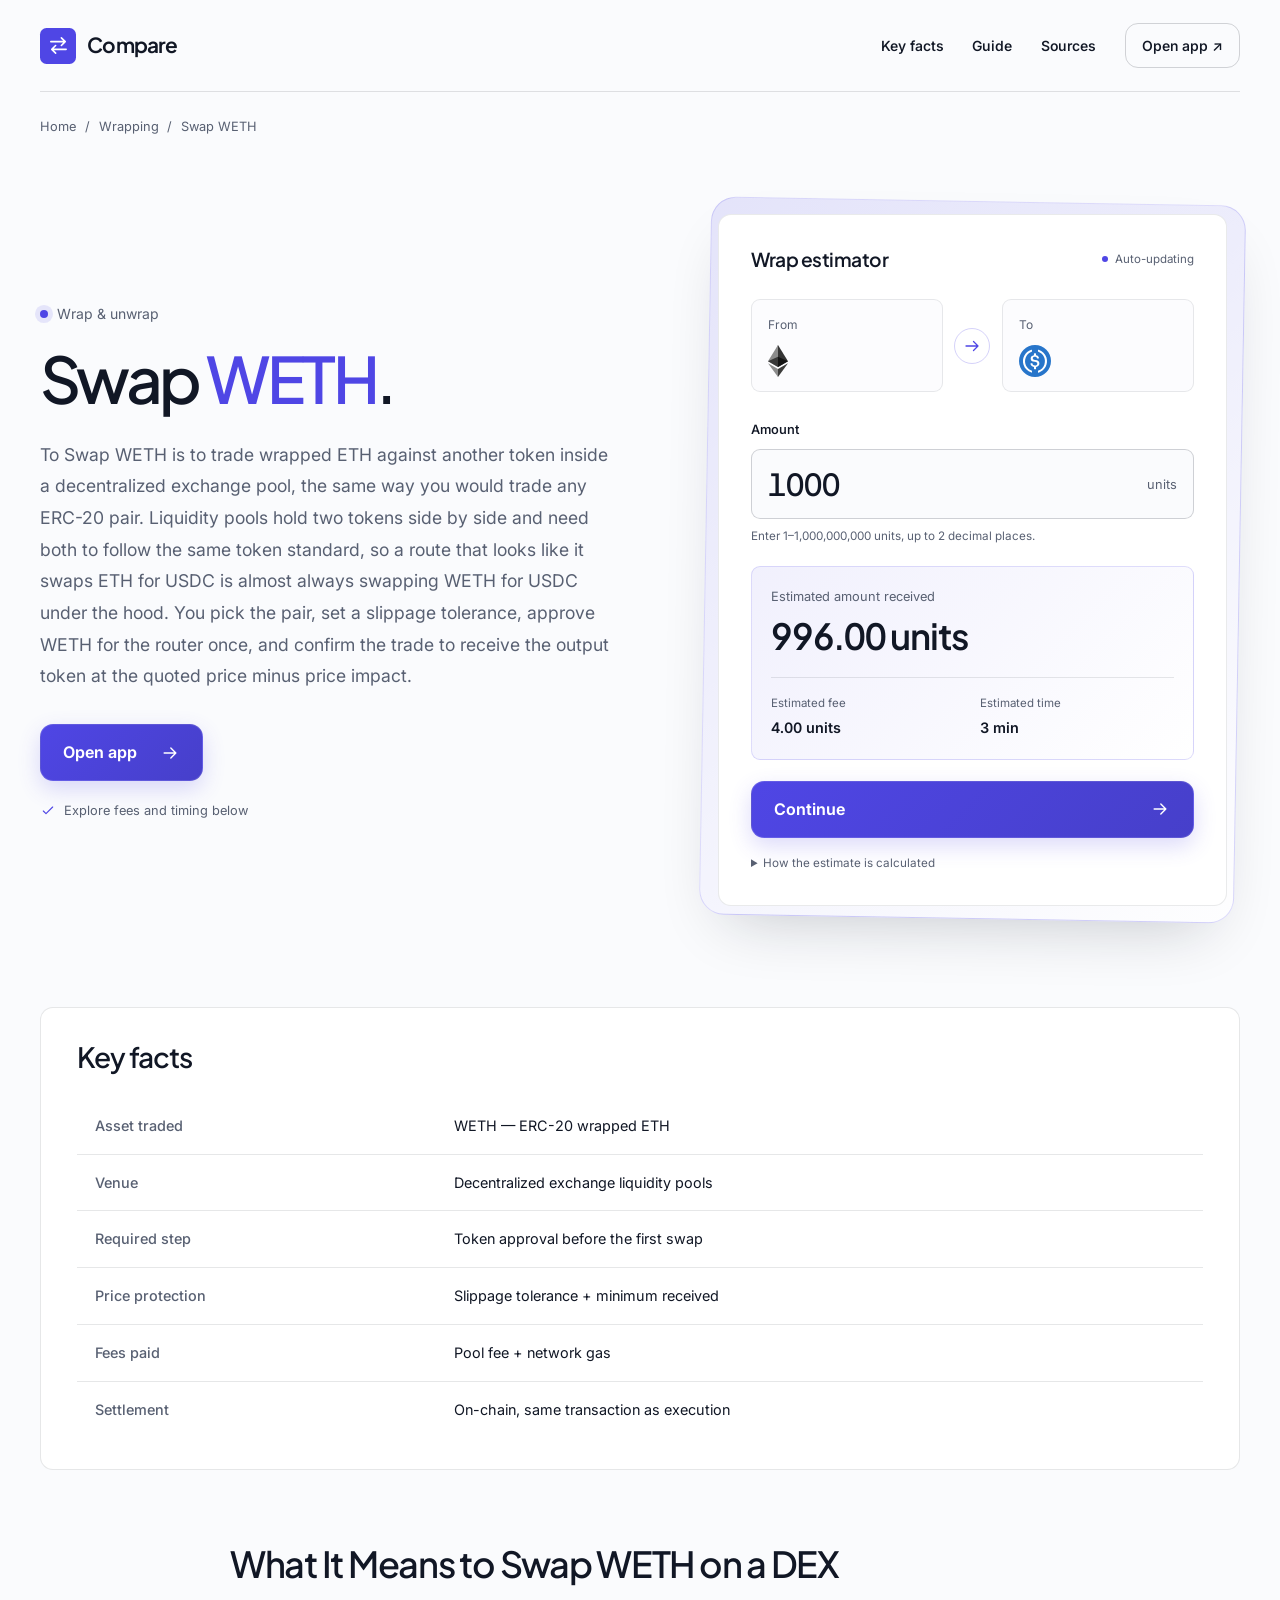
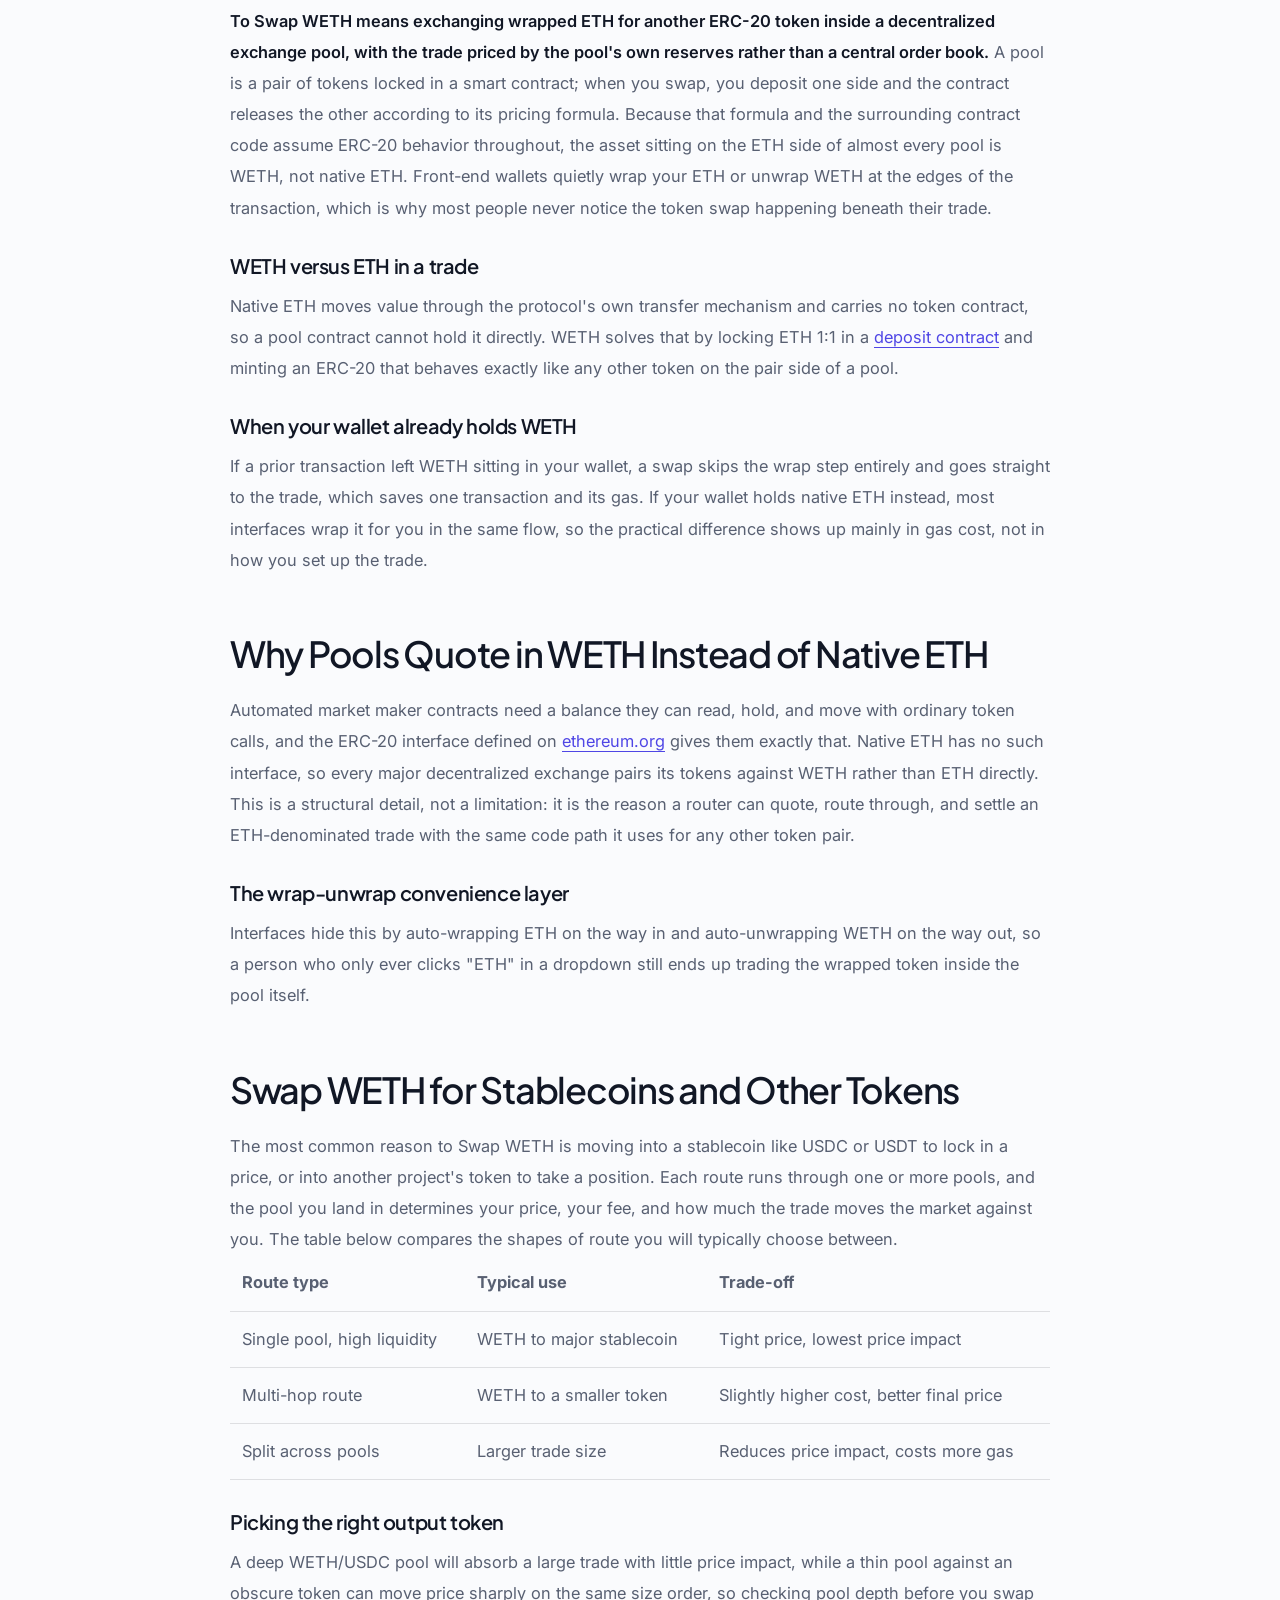
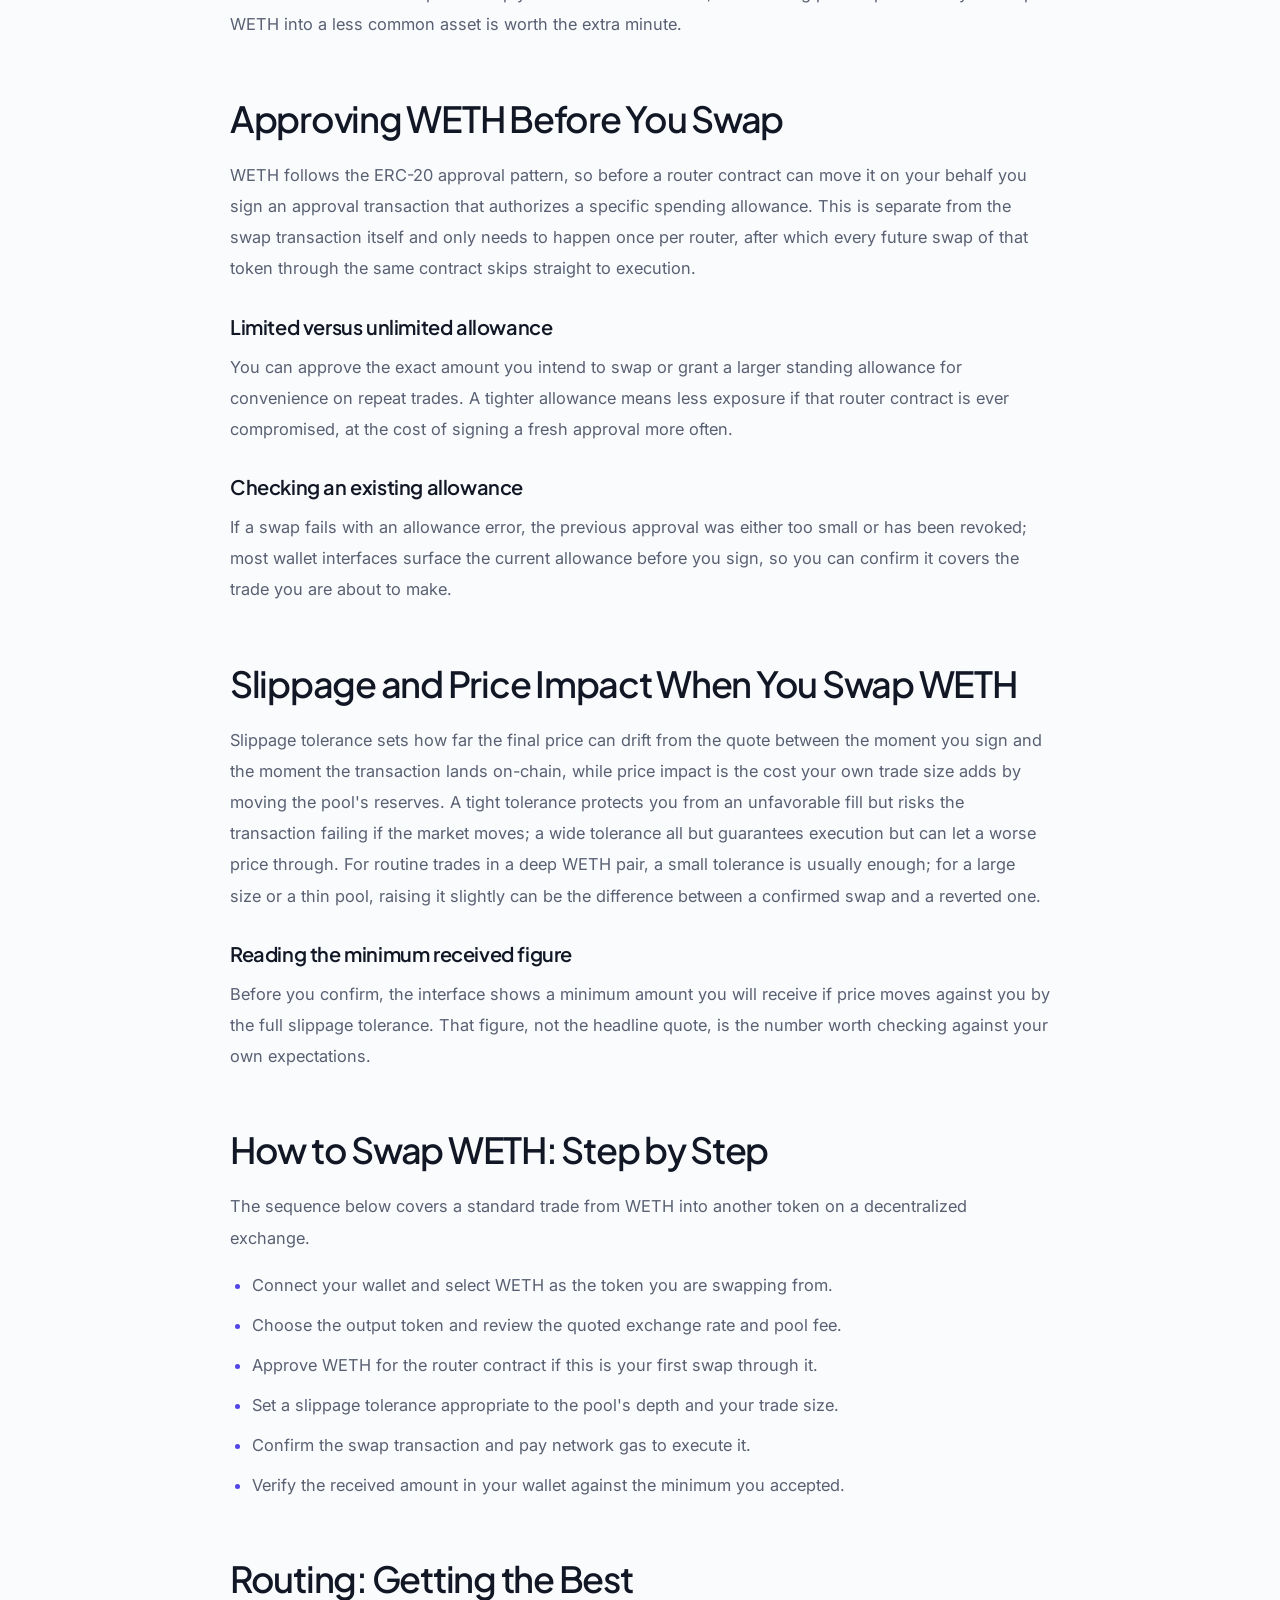
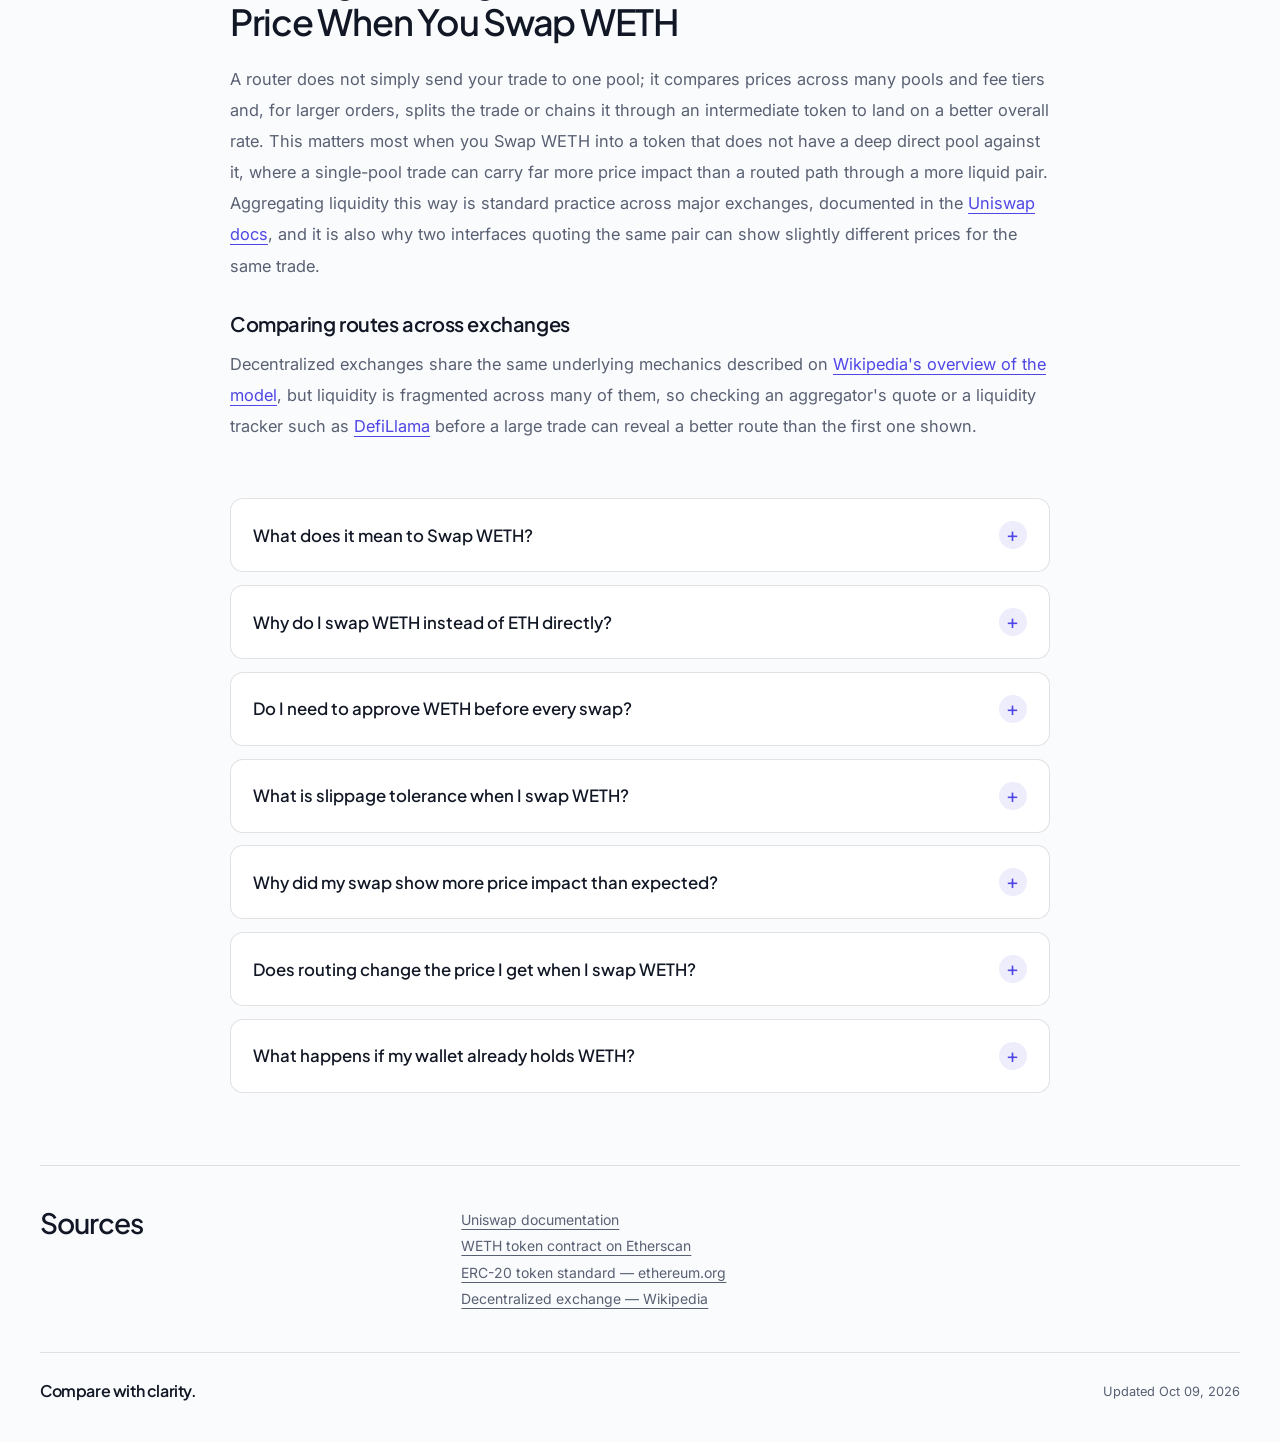
==== index.html @ bb6966b0 "Fix mojibake (encoding) in template chrome" ====
<!doctype html>
<html lang="en">
<head>
<meta charset="utf-8">
<meta name="viewport" content="width=device-width, initial-scale=1">
<title>Swap WETH — Trade Wrapped ETH on a DEX</title>
<meta name="description" content="Swap WETH for USDC, stablecoins and other ERC-20 tokens on a decentralized exchange. See why pools quote in WETH, how approvals and slippage work, and how routing finds your price.">
<link rel="canonical" href="https://swap-weth.github.io/">
<meta property="og:type" content="website">
<meta property="og:title" content="Swap WETH">
<meta property="og:url" content="https://swap-weth.github.io/">
<meta property="og:image" content="https://swap-weth.github.io/og.png">
<meta name="twitter:card" content="summary_large_image">
<meta name="twitter:title" content="Swap WETH">
<link rel="preconnect" href="https://fonts.googleapis.com"><link rel="preconnect" href="https://fonts.gstatic.com" crossorigin><link rel="stylesheet" href="https://fonts.googleapis.com/css2?family=Inter:wght@400;500;600;700&family=Plus+Jakarta+Sans:wght@500;600;700&display=swap">
<script type="application/ld+json">{"@context": "https://schema.org", "@graph": [{"@type": "WebSite", "@id": "https://swap-weth.github.io/#website", "url": "https://swap-weth.github.io/", "name": "Swap WETH — Trade Wrapped ETH on a DEX"}, {"@type": "WebPage", "@id": "https://swap-weth.github.io/#webpage", "url": "https://swap-weth.github.io/", "name": "Swap WETH — Trade Wrapped ETH on a DEX", "isPartOf": {"@id": "https://swap-weth.github.io/#website"}, "description": "Swap WETH for USDC, stablecoins and other ERC-20 tokens on a decentralized exchange. See why pools quote in WETH, how approvals and slippage work, and how routing finds your price.", "datePublished": "2026-10-09", "dateModified": "2026-10-09"}, {"@type": "SoftwareApplication", "name": "Swap WETH", "applicationCategory": "FinanceApplication", "operatingSystem": "Web", "offers": {"@type": "Offer", "price": "0", "priceCurrency": "USD"}}, {"@type": "BreadcrumbList", "itemListElement": [{"@type": "ListItem", "position": 1, "name": "Home", "item": "https://swap-weth.github.io/"}, {"@type": "ListItem", "position": 2, "name": "Wrapping"}, {"@type": "ListItem", "position": 3, "name": "Swap WETH"}]}, {"@type": "FAQPage", "mainEntity": [{"@type": "Question", "name": "What does it mean to Swap WETH?", "acceptedAnswer": {"@type": "Answer", "text": "It means trading wrapped ETH for another ERC-20 token inside a decentralized exchange pool, with the exchange rate set by the pool's reserves rather than a matched order book."}}, {"@type": "Question", "name": "Why do I swap WETH instead of ETH directly?", "acceptedAnswer": {"@type": "Answer", "text": "Pool contracts hold tokens that follow the ERC-20 standard, and native ETH has no token contract of its own. WETH gives ETH that interface, so pools pair against WETH and interfaces wrap or unwrap it around your trade automatically."}}, {"@type": "Question", "name": "Do I need to approve WETH before every swap?", "acceptedAnswer": {"@type": "Answer", "text": "No. The approval is a one-time allowance per router contract. Once it is set, every future swap of that token through the same contract goes straight to execution without a second approval."}}, {"@type": "Question", "name": "What is slippage tolerance when I swap WETH?", "acceptedAnswer": {"@type": "Answer", "text": "It is the maximum price drift you accept between signing and execution. A tight tolerance protects your price but risks a failed transaction if the market moves; a wider one trades price certainty for a near-guaranteed fill."}}, {"@type": "Question", "name": "Why did my swap show more price impact than expected?", "acceptedAnswer": {"@type": "Answer", "text": "Price impact grows when your trade size is large relative to the pool's liquidity. A deep WETH pair against a major stablecoin absorbs size with little movement, while a thin pool against a smaller token can shift noticeably on the same order."}}, {"@type": "Question", "name": "Does routing change the price I get when I swap WETH?", "acceptedAnswer": {"@type": "Answer", "text": "Yes. A router can split a trade across pools or chain it through an intermediate token to reach a better net price, which is why quotes for the same pair can differ slightly between interfaces."}}, {"@type": "Question", "name": "What happens if my wallet already holds WETH?", "acceptedAnswer": {"@type": "Answer", "text": "The trade skips the wrap step and moves straight into the swap, saving one transaction and its gas compared with starting from native ETH."}}]}]}</script>
<style>
:root{--bg:#FAFBFD;--surface:#FFFFFF;--text:#111725;--muted:#586072;--accent:#4F46E5;--accent-ink:#FFFFFF;--radius:13px;--display:"Plus Jakarta Sans";--body:"Inter"}
*{box-sizing:border-box}
html{scroll-behavior:smooth;scroll-padding-top:2rem}
body{margin:0;background:var(--bg);color:var(--text);font:400 1rem/1.65 var(--body);-webkit-font-smoothing:antialiased}
::selection{background:var(--accent);color:var(--accent-ink)}
a{color:inherit;text-underline-offset:.25em}
a:hover{color:var(--accent)}
button,input,select,textarea{font:inherit}
input,select{color:var(--text);accent-color:var(--accent)}
:focus-visible{outline:3px solid var(--accent);outline-offset:5px}
img,svg{max-width:100%;vertical-align:middle}
svg{fill:none;stroke:currentColor;stroke-width:1.7;stroke-linecap:round;stroke-linejoin:round}
.c6353cd{width:min(1200px,calc(100% - 4rem));margin-inline:auto}
.cf5cbc4{min-height:92px;display:flex;align-items:center;justify-content:space-between;gap:2rem;border-bottom:1px solid color-mix(in srgb,var(--text) 12%,transparent)}
.c6ca9c7{display:inline-flex;align-items:center;gap:.7rem;text-decoration:none;font:650 1.3rem/1.2 var(--display);letter-spacing:-.04em}
.c2d6ce9{display:grid;place-items:center;width:36px;height:36px;background:var(--accent);color:var(--accent-ink);border-radius:calc(var(--radius)*.5)}
.c2d6ce9 svg{width:23px;height:23px}
.c449cd2{display:flex;align-items:center;gap:1.8rem;font-size:.875rem;font-weight:550}
.c449cd2 a{text-decoration:none}
.c449cd2 .c74e3b8{padding:.6rem 1rem;border:1px solid color-mix(in srgb,var(--text) 18%,transparent);border-radius:var(--radius)}
.c39f643{padding-block:1.5rem;font-size:.8rem;color:var(--muted);overflow-wrap:anywhere}
.ca57b89{display:flex;flex-wrap:wrap;align-items:center;gap:.55rem;margin:0;padding:0;list-style:none}
.ca57b89 a{text-decoration:none}
.ca57b89 [aria-current="page"]{color:var(--text)}
.c06e792{display:grid;grid-template-columns:minmax(0,1.1fr) minmax(0,1fr);align-items:center;gap:clamp(2rem,6vw,6rem);padding-block:2.5rem 5.5rem}
.c644793{min-width:0}
.c9f0bfe{display:inline-flex;align-items:center;gap:.55rem;margin:0 0 1.25rem;color:var(--muted);font-size:.875rem}
.c9f0bfe::before{content:"";width:.5rem;height:.5rem;border-radius:50%;background:var(--accent);box-shadow:0 0 0 5px color-mix(in srgb,var(--accent) 12%,transparent)}
h1{margin:0;font:550 clamp(2.65rem,5vw,4.75rem)/1.06 var(--display);letter-spacing:-.055em;overflow-wrap:anywhere;text-wrap:balance}
h1 em{color:var(--accent);font-style:normal}
.c195d58{max-width:36rem;margin:1.6rem 0 2rem;color:var(--muted);font-size:1.1rem;line-height:1.8}
.c577d64{display:inline-flex;justify-content:center;align-items:center;gap:1.4rem;min-height:54px;padding:.9rem 1.4rem;background:linear-gradient(135deg,var(--accent),color-mix(in srgb,var(--accent) 86%,var(--text)));color:var(--accent-ink);border:1px solid color-mix(in srgb,var(--accent-ink) 12%,transparent);border-radius:var(--radius);font-weight:650;text-decoration:none;box-shadow:0 8px 22px color-mix(in srgb,var(--accent) 20%,transparent);transition:transform .2s,box-shadow .2s}
.c577d64 svg{width:20px;height:20px;flex:none}
.c577d64:hover{color:var(--accent-ink);transform:translateY(-2px);box-shadow:0 12px 26px color-mix(in srgb,var(--accent) 28%,transparent)}
.c01d5a0{display:flex;align-items:center;gap:.5rem;margin:1.2rem 0 0;color:var(--muted);font-size:.8rem}
.c01d5a0 svg{width:16px;height:16px;color:var(--accent)}
.ccac545{position:relative;min-width:0;padding:12px;border:1px solid color-mix(in srgb,var(--accent) 18%,transparent);border-radius:calc(var(--radius) + 12px);background:linear-gradient(145deg,color-mix(in srgb,var(--accent) 13%,var(--bg)),color-mix(in srgb,var(--surface) 70%,var(--bg)));box-shadow:0 28px 64px -28px color-mix(in srgb,var(--text) 24%,transparent)}
.c9d51d9{padding:clamp(1.25rem,3vw,2rem);background:var(--surface);border:1px solid color-mix(in srgb,var(--text) 9%,transparent);border-radius:var(--radius)}
.ca42a4e{display:flex;justify-content:space-between;align-items:center;gap:1rem;margin-bottom:1.7rem}
.ca42a4e h2{margin:0;font:600 1.2rem/1.3 var(--display);letter-spacing:-.025em}
.cc325f3{display:inline-flex;align-items:center;gap:.4rem;color:var(--muted);font-size:.72rem;white-space:nowrap}
.cc325f3::before{content:"";width:6px;height:6px;border-radius:50%;background:var(--accent)}
.cf89b6b{display:grid;grid-template-columns:minmax(0,1fr) 36px minmax(0,1fr);align-items:center;gap:.7rem;margin-bottom:1.7rem}
.c0bf42b{min-width:0;padding:.9rem 1rem;background:color-mix(in srgb,var(--bg) 70%,var(--surface));border:1px solid color-mix(in srgb,var(--text) 9%,transparent);border-radius:calc(var(--radius)*.7)}
.c80a096{display:block;margin-bottom:.65rem;color:var(--muted);font-size:.75rem}
.c93f83d{display:flex;align-items:center;gap:.5rem;min-height:32px;font:600 .95rem/1.3 var(--display);overflow-wrap:anywhere}
.c93f83d img,.c93f83d svg{width:auto;height:32px;max-width:100%;object-fit:contain}
.ce60104{display:grid;place-items:center;width:36px;height:36px;border:1px solid color-mix(in srgb,var(--accent) 24%,transparent);border-radius:50%;color:var(--accent)}
.ce60104 svg{width:18px;height:18px}
.ccff89a{display:block;margin-bottom:.55rem;font-size:.8rem;font-weight:550}
.c8e23c5{display:flex;align-items:center;gap:.5rem;padding:.7rem 1rem;border:1px solid color-mix(in srgb,var(--text) 19%,transparent);border-radius:calc(var(--radius)*.7);background:var(--bg);transition:border-color .2s}
.c8e23c5:focus-within{border-color:var(--accent);box-shadow:0 0 0 3px color-mix(in srgb,var(--accent) 13%,transparent)}
.c8e23c5 input{width:100%;min-width:0;padding:0;border:0;border-radius:0;background:var(--bg);font:550 1.9rem/1.5 var(--display);font-variant-numeric:tabular-nums}
.c8e23c5 input:focus-visible{outline:2px solid var(--accent);outline-offset:2px}
.c8e23c5 span{color:var(--muted);font-size:.8rem}
.c6fbe70{margin:.5rem 0 1.2rem;color:var(--muted);font-size:.73rem}
.c00807e{margin:-.65rem 0 1rem;color:var(--text);font-size:.8rem}
.c2168d3{padding:1.2rem;border:1px solid color-mix(in srgb,var(--accent) 18%,transparent);border-radius:calc(var(--radius)*.7);background:linear-gradient(135deg,color-mix(in srgb,var(--accent) 8%,var(--surface)),var(--surface))}
.c80a4a0{display:block;color:var(--muted);font-size:.8rem}
.cc20e73{display:block;margin:.35rem 0 1.2rem;font:600 clamp(1.65rem,3vw,2.25rem)/1.25 var(--display);letter-spacing:-.035em;overflow-wrap:anywhere;font-variant-numeric:tabular-nums}
.cc20e73 small{color:var(--muted);font:400 .8rem/1.5 var(--body);letter-spacing:0}
.cd2b29d{display:grid;grid-template-columns:1fr 1fr;gap:1rem;padding-top:1rem;border-top:1px solid color-mix(in srgb,var(--text) 10%,transparent)}
.cbd5f84{display:block;color:var(--muted);font-size:.72rem}
.c156eae{display:block;margin-top:.2rem;font-size:.9rem;font-weight:600;font-variant-numeric:tabular-nums}
.c9d51d9 .c577d64{width:100%;margin-top:1.3rem;justify-content:space-between}
.ca6c3d2{margin-top:1rem;color:var(--muted);font-size:.73rem}
.ca6c3d2 summary{cursor:pointer;width:fit-content;text-underline-offset:.2em}
.ca6c3d2 summary:hover{color:var(--text)}
.ca6c3d2 p{margin:.7rem 0 0}
.c8d85c2{margin:0;font:550 1.75rem/1.2 var(--display);letter-spacing:-.035em}
.c36293b{padding:2rem 2.25rem;background:var(--surface);border:1px solid color-mix(in srgb,var(--text) 10%,transparent);border-radius:var(--radius)}
.c36293b .c8d85c2{margin-bottom:1.5rem}
.ce8ec54{max-width:100%;overflow-x:auto;overscroll-behavior-inline:contain}
.c87de5f{width:100%;border-collapse:collapse;text-align:left;font-size:.9rem}
.c87de5f caption{text-align:left;margin-bottom:1rem;color:var(--muted)}
.c87de5f th,.c87de5f td{padding:1rem 1.1rem;border-bottom:1px solid color-mix(in srgb,var(--text) 10%,transparent);vertical-align:top;overflow-wrap:anywhere}
.c87de5f th{color:var(--muted);font-weight:500}
.c87de5f thead{background:color-mix(in srgb,var(--accent) 7%,var(--surface))}
.c87de5f thead th{color:var(--text);font-weight:600}
.c87de5f tbody tr:last-child>*{border-bottom:0}
.c87de5f tbody tr:hover{background:color-mix(in srgb,var(--accent) 4%,var(--surface))}
.ca851a0{max-width:820px;margin:4.5rem auto}
.c61982c{margin:0 0 3.5rem;scroll-margin-top:2rem}
.c3ef156{margin:0 0 1.25rem;font:550 clamp(1.65rem,3vw,2.25rem)/1.2 var(--display);letter-spacing:-.035em;text-wrap:balance}
.cf3b10d{color:var(--muted);font-size:1.025rem;line-height:1.9;overflow-wrap:anywhere}
.cf3b10d p{margin:0 0 1.25rem}
.cf3b10d h3{margin:1.75rem 0 .75rem;color:var(--text);font:600 1.25rem/1.35 var(--display);letter-spacing:-.02em}
.cf3b10d strong{color:var(--text);font-weight:600}
.cf3b10d a,.c34ec8c a,.c5216b4 a{color:var(--accent);text-decoration-thickness:1px}
.cf3b10d ul,.cf3b10d ol,.c34ec8c ul,.c34ec8c ol{padding-left:1.4rem}
.cf3b10d li+li{margin-top:.55rem}
.cf3b10d li::marker{color:var(--accent)}
.cf3b10d blockquote{margin:1.5rem 0;padding:1rem 1.5rem;border-left:3px solid var(--accent);background:var(--surface);border-radius:0 var(--radius) var(--radius) 0;color:var(--text)}
.cf3b10d img{height:auto;border-radius:var(--radius)}
.cf3b10d table{width:100%;border-collapse:collapse}
.cf3b10d td,.cf3b10d th{padding:.75rem;border-bottom:1px solid color-mix(in srgb,var(--text) 12%,transparent);text-align:left}
.c99daf6{margin:.8rem 0;padding:0 1.4rem;border:1px solid color-mix(in srgb,var(--text) 12%,transparent);border-radius:var(--radius);background:var(--surface)}
.c10b5f5{display:flex;justify-content:space-between;align-items:center;gap:1.5rem;min-height:72px;padding:1.2rem 0;cursor:pointer;list-style:none;font:550 1.05rem/1.5 var(--display)}
.c10b5f5::-webkit-details-marker{display:none}
.c10b5f5::after{content:"+";flex:none;display:grid;place-items:center;width:28px;height:28px;border-radius:50%;background:color-mix(in srgb,var(--accent) 10%,var(--surface));color:var(--accent);font:400 1.25rem/1 var(--body)}
.c99daf6[open]{border-color:color-mix(in srgb,var(--accent) 40%,transparent)}
.c99daf6[open]>.c10b5f5::after{content:"−"}
.c34ec8c{padding:0 2.8rem 1.3rem 0;color:var(--muted);line-height:1.85;overflow-wrap:anywhere}
.c34ec8c p{margin:.25rem 0 .75rem}
.cb4ac84{display:grid;grid-template-columns:1fr 2fr;gap:2rem;padding:2.5rem 0;border-top:1px solid color-mix(in srgb,var(--text) 12%,transparent)}
.c60c2ea{margin:0;padding:0;list-style:none}
.c5216b4{padding:.7rem 0;border-bottom:1px solid color-mix(in srgb,var(--text) 8%,transparent);color:var(--muted);font-size:.875rem;overflow-wrap:anywhere}
.c5216b4:first-child{padding-top:0}
.c5216b4:last-child{border-bottom:0}
.c8bdd83{display:flex;justify-content:space-between;align-items:center;gap:1.5rem;padding-block:1.75rem 2.5rem;border-top:1px solid color-mix(in srgb,var(--text) 12%,transparent);color:var(--muted);font-size:.8rem}
.ce675f9{color:var(--text);font:600 1rem/1.3 var(--display);letter-spacing:-.025em}
.c9eefd8{margin:0}
@media(min-width:1100px){.ccac545{transform:rotate(1deg)}.c9d51d9{transform:rotate(-1deg)}}
@media(max-width:850px){.c06e792{grid-template-columns:1fr;gap:2.5rem;padding-block:1.5rem 3.5rem}.c644793{max-width:650px}.ccac545{width:100%;max-width:580px;justify-self:center}.ca851a0{margin-block:3.5rem}.c449cd2{gap:1rem}h1{max-width:14ch}}
@media(max-width:540px){.c6353cd{width:calc(100% - 2rem)}.cf5cbc4{min-height:76px;gap:1rem}.c449cd2>a:not(.c74e3b8){display:none}.c449cd2 .c74e3b8{padding:.5rem .8rem}.c39f643{padding-block:1.1rem}.c06e792{padding-top:1rem}.c644793>.c577d64{width:100%;justify-content:space-between}.c195d58{font-size:1rem}.ccac545{padding:7px;border-radius:calc(var(--radius) + 7px)}.c9d51d9{padding:1.1rem}.cf89b6b{gap:.4rem;grid-template-columns:minmax(0,1fr) 30px minmax(0,1fr)}.ce60104{width:30px;height:30px}.c0bf42b{padding:.8rem}.c36293b{padding:1.4rem 1rem}.c87de5f th,.c87de5f td{padding:.85rem .65rem}.c99daf6{padding-inline:1rem}.c34ec8c{padding-right:0}.cb4ac84{grid-template-columns:1fr;gap:1.4rem}.c8bdd83{align-items:flex-start;flex-direction:column;gap:.65rem}}
@media(prefers-reduced-motion:reduce){html{scroll-behavior:auto}*,*::before,*::after{transition:none!important}.c577d64:hover{transform:none}}
</style>
</head>
<body>
<div class="c6353cd">
<nav class="cf5cbc4" aria-label="Main navigation">
<a class="c6ca9c7" href="#hero"><span class="c2d6ce9" aria-hidden="true"><svg viewBox="0 0 24 24"><path d="M4 8h15m-4-4 4 4-4 4M20 16H5m4-4-4 4 4 4"/></svg></span>Compare</a>
<div class="c449cd2"><a href="#facts">Key facts</a><a href="#guide">Guide</a><a href="#sources">Sources</a><a class="c74e3b8" href="dashboard/">Open app ↗</a></div>
</nav>
<div class="c39f643"><nav class="ca57b89" aria-label="Breadcrumb"><a href="dashboard/">Home</a> <span>/</span> <span>Wrapping</span> <span>/</span> <span>Swap WETH</span></nav></div>
<section class="c06e792" id="hero" aria-labelledby="hero-title">
<div class="c644793">
<p class="c9f0bfe">Wrap & unwrap</p>
<h1 id="hero-title">Swap <em>WETH</em>.</h1>
<p class="c195d58">To Swap WETH is to trade wrapped ETH against another token inside a decentralized exchange pool, the same way you would trade any ERC-20 pair. Liquidity pools hold two tokens side by side and need both to follow the same token standard, so a route that looks like it swaps ETH for USDC is almost always swapping WETH for USDC under the hood. You pick the pair, set a slippage tolerance, approve WETH for the router once, and confirm the trade to receive the output token at the quoted price minus price impact.</p>
<a class="c577d64" href="dashboard/">Open app <svg viewBox="0 0 24 24" aria-hidden="true"><path d="M5 12h14m-6-6 6 6-6 6"/></svg></a>
<p class="c01d5a0"><svg viewBox="0 0 24 24" aria-hidden="true"><path d="m5 12 4 4L19 6"/></svg>Explore fees and timing below</p>
</div>
<aside class="ccac545" aria-labelledby="estimator-title">
<div class="c9d51d9">
<div class="ca42a4e"><h2 id="estimator-title">Wrap estimator</h2><span class="cc325f3">Auto-updating</span></div>
<div class="cf89b6b">
<div class="c0bf42b"><span class="c80a096">From</span><div class="c93f83d"><img src="assets/tokens/eth.svg" alt="Ethereum" width="28" height="28"></div></div>
<span class="ce60104" aria-hidden="true"><svg viewBox="0 0 24 24"><path d="M4 12h16m-6-6 6 6-6 6"/></svg></span>
<div class="c0bf42b"><span class="c80a096">To</span><div class="c93f83d"><img src="assets/tokens/usdc.svg" alt="USD Coin" width="28" height="28"></div></div>
</div>
<label class="ccff89a" for="amount">Amount</label>
<div class="c8e23c5"><input id="amount" type="number" inputmode="decimal" min="1" max="1000000000" step="0.01" value="1000" aria-describedby="amount-hint amount-error"><span>units</span></div>
<p class="c6fbe70" id="amount-hint">Enter 1–1,000,000,000 units, up to 2 decimal places.</p>
<p class="c00807e" id="amount-error" hidden></p>
<div class="c2168d3" role="status" aria-live="polite" aria-atomic="true">
<span class="c80a4a0">Estimated amount received</span>
<output class="cc20e73" id="received" for="amount">—</output>
<div class="cd2b29d">
<div><span class="cbd5f84">Estimated fee</span><output class="c156eae" id="fee" for="amount">—</output></div>
<div><span class="cbd5f84">Estimated time</span><output class="c156eae" id="time" for="amount">—</output></div>
</div>
</div>
<a class="c577d64" href="dashboard/">Continue <svg viewBox="0 0 24 24" aria-hidden="true"><path d="M5 12h14m-6-6 6 6-6 6"/></svg></a>
<details class="ca6c3d2"><summary>How the estimate is calculated</summary><p>Fee = 0.5 units + 0.35% of the amount, rounded to 2 decimals. Amount received = amount − fee. Time = 2 minutes + 1 minute per 10,000 units, rounded up.</p></details>
<noscript><p class="c6fbe70">Enable JavaScript to calculate fees and timing.</p></noscript>
</div>
</aside>
</section>
<section class="c36293b" id="facts" aria-labelledby="facts-title"><h2 class="c8d85c2" id="facts-title">Key facts</h2><div class="ce8ec54" role="region" aria-label="Key facts table" tabindex="0"><table class="c87de5f"><tbody><tr><th scope="row">Asset traded</th><td>WETH — ERC-20 wrapped ETH</td></tr>
<tr><th scope="row">Venue</th><td>Decentralized exchange liquidity pools</td></tr>
<tr><th scope="row">Required step</th><td>Token approval before the first swap</td></tr>
<tr><th scope="row">Price protection</th><td>Slippage tolerance + minimum received</td></tr>
<tr><th scope="row">Fees paid</th><td>Pool fee + network gas</td></tr>
<tr><th scope="row">Settlement</th><td>On-chain, same transaction as execution</td></tr></tbody></table></div></section>
<main class="ca851a0" id="guide"><section class="c61982c"><h2 class="c3ef156">What It Means to Swap WETH on a DEX</h2><div class="cf3b10d"><strong>To Swap WETH means exchanging wrapped ETH for another ERC-20 token inside a decentralized exchange pool, with the trade priced by the pool's own reserves rather than a central order book.</strong> A pool is a pair of tokens locked in a smart contract; when you swap, you deposit one side and the contract releases the other according to its pricing formula. Because that formula and the surrounding contract code assume ERC-20 behavior throughout, the asset sitting on the ETH side of almost every pool is WETH, not native ETH. Front-end wallets quietly wrap your ETH or unwrap WETH at the edges of the transaction, which is why most people never notice the token swap happening beneath their trade.<h3>WETH versus ETH in a trade</h3>Native ETH moves value through the protocol's own transfer mechanism and carries no token contract, so a pool contract cannot hold it directly. WETH solves that by locking ETH 1:1 in a <a href="https://etherscan.io/token/0xC02aaA39b223FE8D0A0e5C4F27eAD9083C756Cc2" rel="nofollow noopener" target="_blank">deposit contract</a> and minting an ERC-20 that behaves exactly like any other token on the pair side of a pool.<h3>When your wallet already holds WETH</h3>If a prior transaction left WETH sitting in your wallet, a swap skips the wrap step entirely and goes straight to the trade, which saves one transaction and its gas. If your wallet holds native ETH instead, most interfaces wrap it for you in the same flow, so the practical difference shows up mainly in gas cost, not in how you set up the trade.</div></section>
<section class="c61982c"><h2 class="c3ef156">Why Pools Quote in WETH Instead of Native ETH</h2><div class="cf3b10d">Automated market maker contracts need a balance they can read, hold, and move with ordinary token calls, and the ERC-20 interface defined on <a href="https://ethereum.org/en/developers/docs/standards/tokens/erc-20/" rel="nofollow noopener" target="_blank">ethereum.org</a> gives them exactly that. Native ETH has no such interface, so every major decentralized exchange pairs its tokens against WETH rather than ETH directly. This is a structural detail, not a limitation: it is the reason a router can quote, route through, and settle an ETH-denominated trade with the same code path it uses for any other token pair.<h3>The wrap-unwrap convenience layer</h3>Interfaces hide this by auto-wrapping ETH on the way in and auto-unwrapping WETH on the way out, so a person who only ever clicks "ETH" in a dropdown still ends up trading the wrapped token inside the pool itself.</div></section>
<section class="c61982c"><h2 class="c3ef156">Swap WETH for Stablecoins and Other Tokens</h2><div class="cf3b10d">The most common reason to Swap WETH is moving into a stablecoin like USDC or USDT to lock in a price, or into another project's token to take a position. Each route runs through one or more pools, and the pool you land in determines your price, your fee, and how much the trade moves the market against you. The table below compares the shapes of route you will typically choose between.<table><thead><tr><th>Route type</th><th>Typical use</th><th>Trade-off</th></tr></thead><tbody><tr><td>Single pool, high liquidity</td><td>WETH to major stablecoin</td><td>Tight price, lowest price impact</td></tr><tr><td>Multi-hop route</td><td>WETH to a smaller token</td><td>Slightly higher cost, better final price</td></tr><tr><td>Split across pools</td><td>Larger trade size</td><td>Reduces price impact, costs more gas</td></tr></tbody></table><h3>Picking the right output token</h3>A deep WETH/USDC pool will absorb a large trade with little price impact, while a thin pool against an obscure token can move price sharply on the same size order, so checking pool depth before you swap WETH into a less common asset is worth the extra minute.</div></section>
<section class="c61982c"><h2 class="c3ef156">Approving WETH Before You Swap</h2><div class="cf3b10d">WETH follows the ERC-20 approval pattern, so before a router contract can move it on your behalf you sign an approval transaction that authorizes a specific spending allowance. This is separate from the swap transaction itself and only needs to happen once per router, after which every future swap of that token through the same contract skips straight to execution.<h3>Limited versus unlimited allowance</h3>You can approve the exact amount you intend to swap or grant a larger standing allowance for convenience on repeat trades. A tighter allowance means less exposure if that router contract is ever compromised, at the cost of signing a fresh approval more often.<h3>Checking an existing allowance</h3>If a swap fails with an allowance error, the previous approval was either too small or has been revoked; most wallet interfaces surface the current allowance before you sign, so you can confirm it covers the trade you are about to make.</div></section>
<section class="c61982c"><h2 class="c3ef156">Slippage and Price Impact When You Swap WETH</h2><div class="cf3b10d">Slippage tolerance sets how far the final price can drift from the quote between the moment you sign and the moment the transaction lands on-chain, while price impact is the cost your own trade size adds by moving the pool's reserves. A tight tolerance protects you from an unfavorable fill but risks the transaction failing if the market moves; a wide tolerance all but guarantees execution but can let a worse price through. For routine trades in a deep WETH pair, a small tolerance is usually enough; for a large size or a thin pool, raising it slightly can be the difference between a confirmed swap and a reverted one.<h3>Reading the minimum received figure</h3>Before you confirm, the interface shows a minimum amount you will receive if price moves against you by the full slippage tolerance. That figure, not the headline quote, is the number worth checking against your own expectations.</div></section>
<section class="c61982c"><h2 class="c3ef156">How to Swap WETH: Step by Step</h2><div class="cf3b10d">The sequence below covers a standard trade from WETH into another token on a decentralized exchange.<ul><li>Connect your wallet and select WETH as the token you are swapping from.</li><li>Choose the output token and review the quoted exchange rate and pool fee.</li><li>Approve WETH for the router contract if this is your first swap through it.</li><li>Set a slippage tolerance appropriate to the pool's depth and your trade size.</li><li>Confirm the swap transaction and pay network gas to execute it.</li><li>Verify the received amount in your wallet against the minimum you accepted.</li></ul></div></section>
<section class="c61982c"><h2 class="c3ef156">Routing: Getting the Best Price When You Swap WETH</h2><div class="cf3b10d">A router does not simply send your trade to one pool; it compares prices across many pools and fee tiers and, for larger orders, splits the trade or chains it through an intermediate token to land on a better overall rate. This matters most when you Swap WETH into a token that does not have a deep direct pool against it, where a single-pool trade can carry far more price impact than a routed path through a more liquid pair. Aggregating liquidity this way is standard practice across major exchanges, documented in the <a href="https://docs.uniswap.org/" rel="nofollow noopener" target="_blank">Uniswap docs</a>, and it is also why two interfaces quoting the same pair can show slightly different prices for the same trade.<h3>Comparing routes across exchanges</h3>Decentralized exchanges share the same underlying mechanics described on <a href="https://en.wikipedia.org/wiki/Decentralized_exchange" rel="nofollow noopener" target="_blank">Wikipedia's overview of the model</a>, but liquidity is fragmented across many of them, so checking an aggregator's quote or a liquidity tracker such as <a href="https://defillama.com/" rel="nofollow noopener" target="_blank">DefiLlama</a> before a large trade can reveal a better route than the first one shown.</div></section><details class="c99daf6"><summary class="c10b5f5">What does it mean to Swap WETH?</summary><div class="c34ec8c">It means trading wrapped ETH for another ERC-20 token inside a decentralized exchange pool, with the exchange rate set by the pool's reserves rather than a matched order book.</div></details>
<details class="c99daf6"><summary class="c10b5f5">Why do I swap WETH instead of ETH directly?</summary><div class="c34ec8c">Pool contracts hold tokens that follow the ERC-20 standard, and native ETH has no token contract of its own. WETH gives ETH that interface, so pools pair against WETH and interfaces wrap or unwrap it around your trade automatically.</div></details>
<details class="c99daf6"><summary class="c10b5f5">Do I need to approve WETH before every swap?</summary><div class="c34ec8c">No. The approval is a one-time allowance per router contract. Once it is set, every future swap of that token through the same contract goes straight to execution without a second approval.</div></details>
<details class="c99daf6"><summary class="c10b5f5">What is slippage tolerance when I swap WETH?</summary><div class="c34ec8c">It is the maximum price drift you accept between signing and execution. A tight tolerance protects your price but risks a failed transaction if the market moves; a wider one trades price certainty for a near-guaranteed fill.</div></details>
<details class="c99daf6"><summary class="c10b5f5">Why did my swap show more price impact than expected?</summary><div class="c34ec8c">Price impact grows when your trade size is large relative to the pool's liquidity. A deep WETH pair against a major stablecoin absorbs size with little movement, while a thin pool against a smaller token can shift noticeably on the same order.</div></details>
<details class="c99daf6"><summary class="c10b5f5">Does routing change the price I get when I swap WETH?</summary><div class="c34ec8c">Yes. A router can split a trade across pools or chain it through an intermediate token to reach a better net price, which is why quotes for the same pair can differ slightly between interfaces.</div></details>
<details class="c99daf6"><summary class="c10b5f5">What happens if my wallet already holds WETH?</summary><div class="c34ec8c">The trade skips the wrap step and moves straight into the swap, saving one transaction and its gas compared with starting from native ETH.</div></details></main>
<section class="cb4ac84" id="sources" aria-labelledby="sources-title"><h2 class="c8d85c2" id="sources-title">Sources</h2><div><ul class="c60c2ea"><li><a class="c5216b4" href="https://docs.uniswap.org/" rel="nofollow noopener" target="_blank">Uniswap documentation</a></li>
<li><a class="c5216b4" href="https://etherscan.io/token/0xC02aaA39b223FE8D0A0e5C4F27eAD9083C756Cc2" rel="nofollow noopener" target="_blank">WETH token contract on Etherscan</a></li>
<li><a class="c5216b4" href="https://ethereum.org/en/developers/docs/standards/tokens/erc-20/" rel="nofollow noopener" target="_blank">ERC-20 token standard — ethereum.org</a></li>
<li><a class="c5216b4" href="https://en.wikipedia.org/wiki/Decentralized_exchange" rel="nofollow noopener" target="_blank">Decentralized exchange — Wikipedia</a></li></ul></div></section>
<footer class="c8bdd83"><span class="ce675f9">Compare with clarity.</span><p class="c9eefd8">Updated Oct 09, 2026</p></footer>
</div>
<script>
(() => {
  const amount = document.getElementById('amount');
  const received = document.getElementById('received');
  const fee = document.getElementById('fee');
  const time = document.getElementById('time');
  const error = document.getElementById('amount-error');
  const number = new Intl.NumberFormat('en-US', { minimumFractionDigits: 2, maximumFractionDigits: 2 });
  let timer;
  function update() {
    const value = amount.valueAsNumber;
    const valid = amount.value.trim() !== '' && Number.isFinite(value) && amount.validity.valid;
    amount.setAttribute('aria-invalid', String(!valid));
    error.hidden = valid;
    error.textContent = valid ? '' : 'Enter an amount from 1 to 1,000,000,000 with up to 2 decimal places.';
    if (!valid) {
      received.textContent = '—';
      fee.textContent = '—';
      time.textContent = '—';
      return;
    }
    const amountCents = Math.round(value * 100);
    const feeCents = 50 + Math.round(amountCents * 35 / 10000);
    received.textContent = number.format((amountCents - feeCents) / 100) + ' units';
    fee.textContent = number.format(feeCents / 100) + ' units';
    time.textContent = (2 + Math.ceil(value / 10000)).toLocaleString('en-US') + ' min';
  }
  amount.addEventListener('input', () => {
    clearTimeout(timer);
    timer = setTimeout(update, 180);
  });
  amount.addEventListener('change', () => {
    clearTimeout(timer);
    update();
  });
  update();
})();
</script>
</body>
</html>
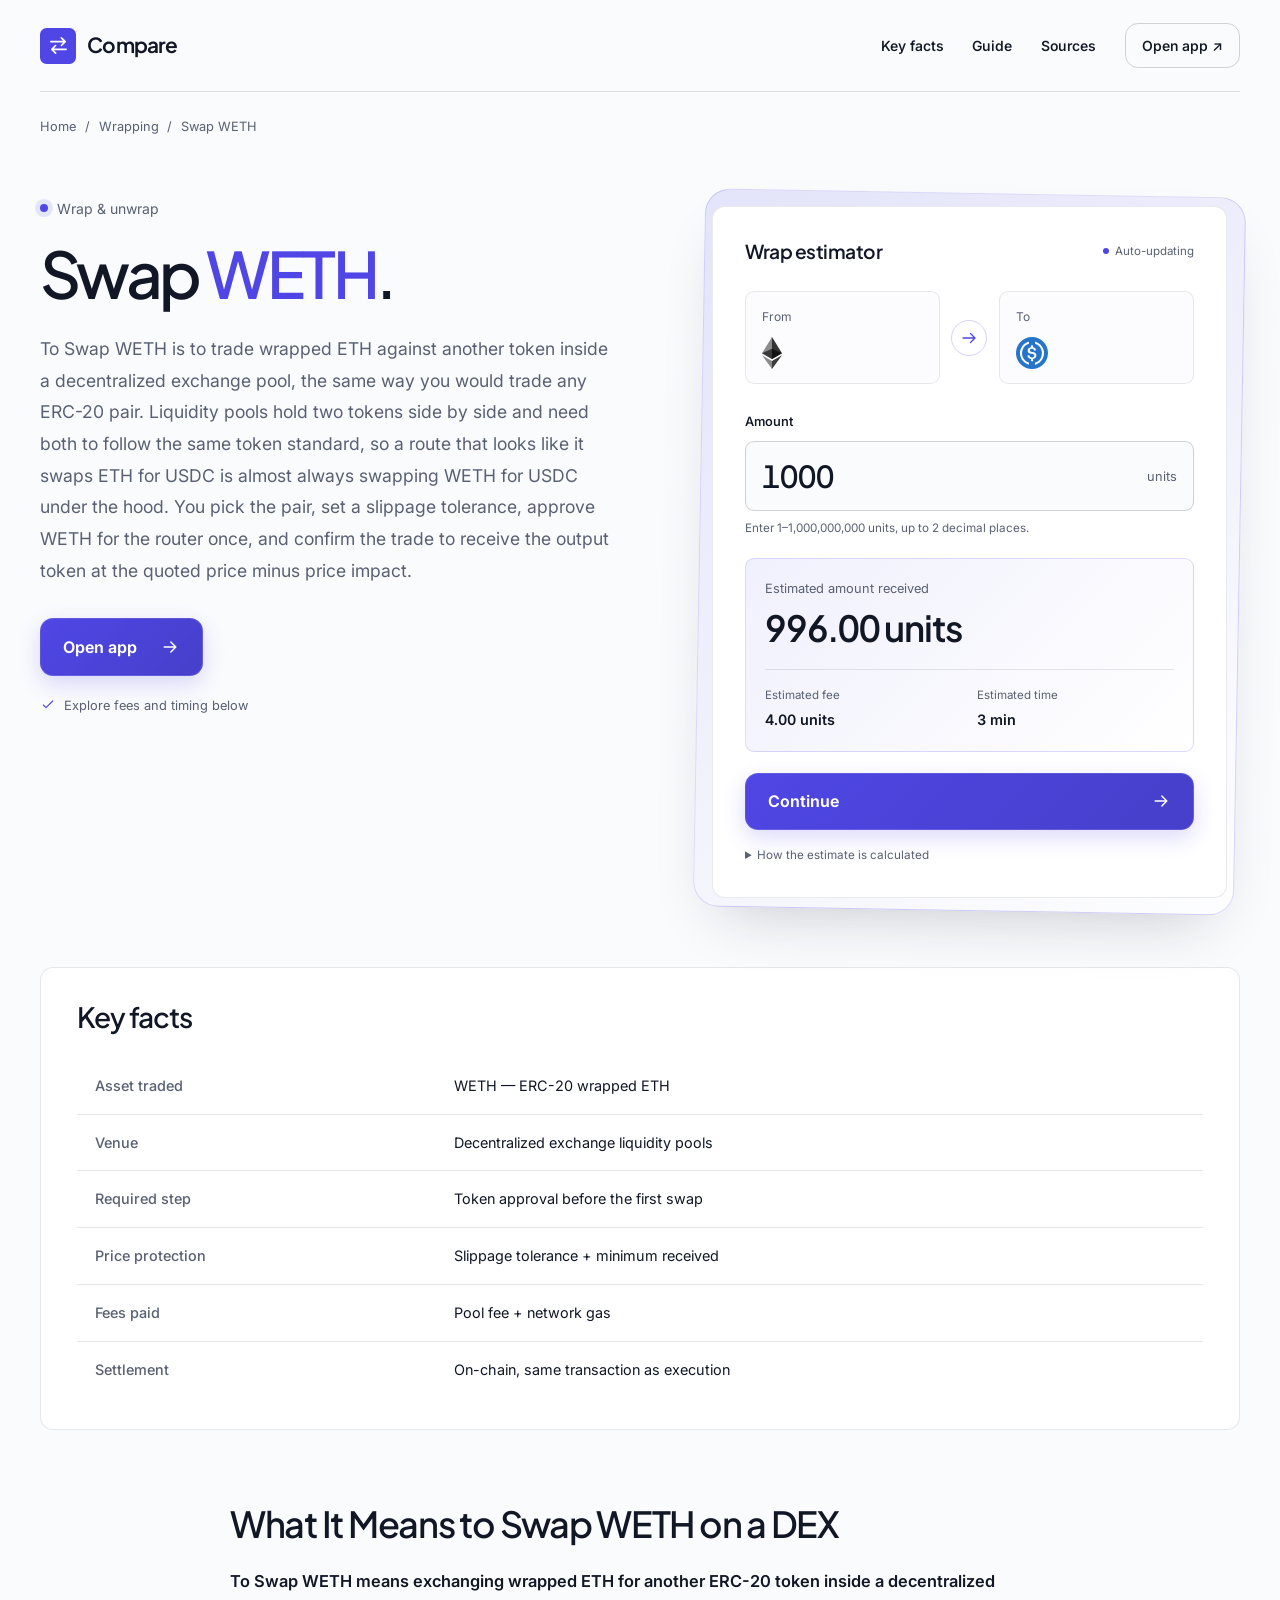
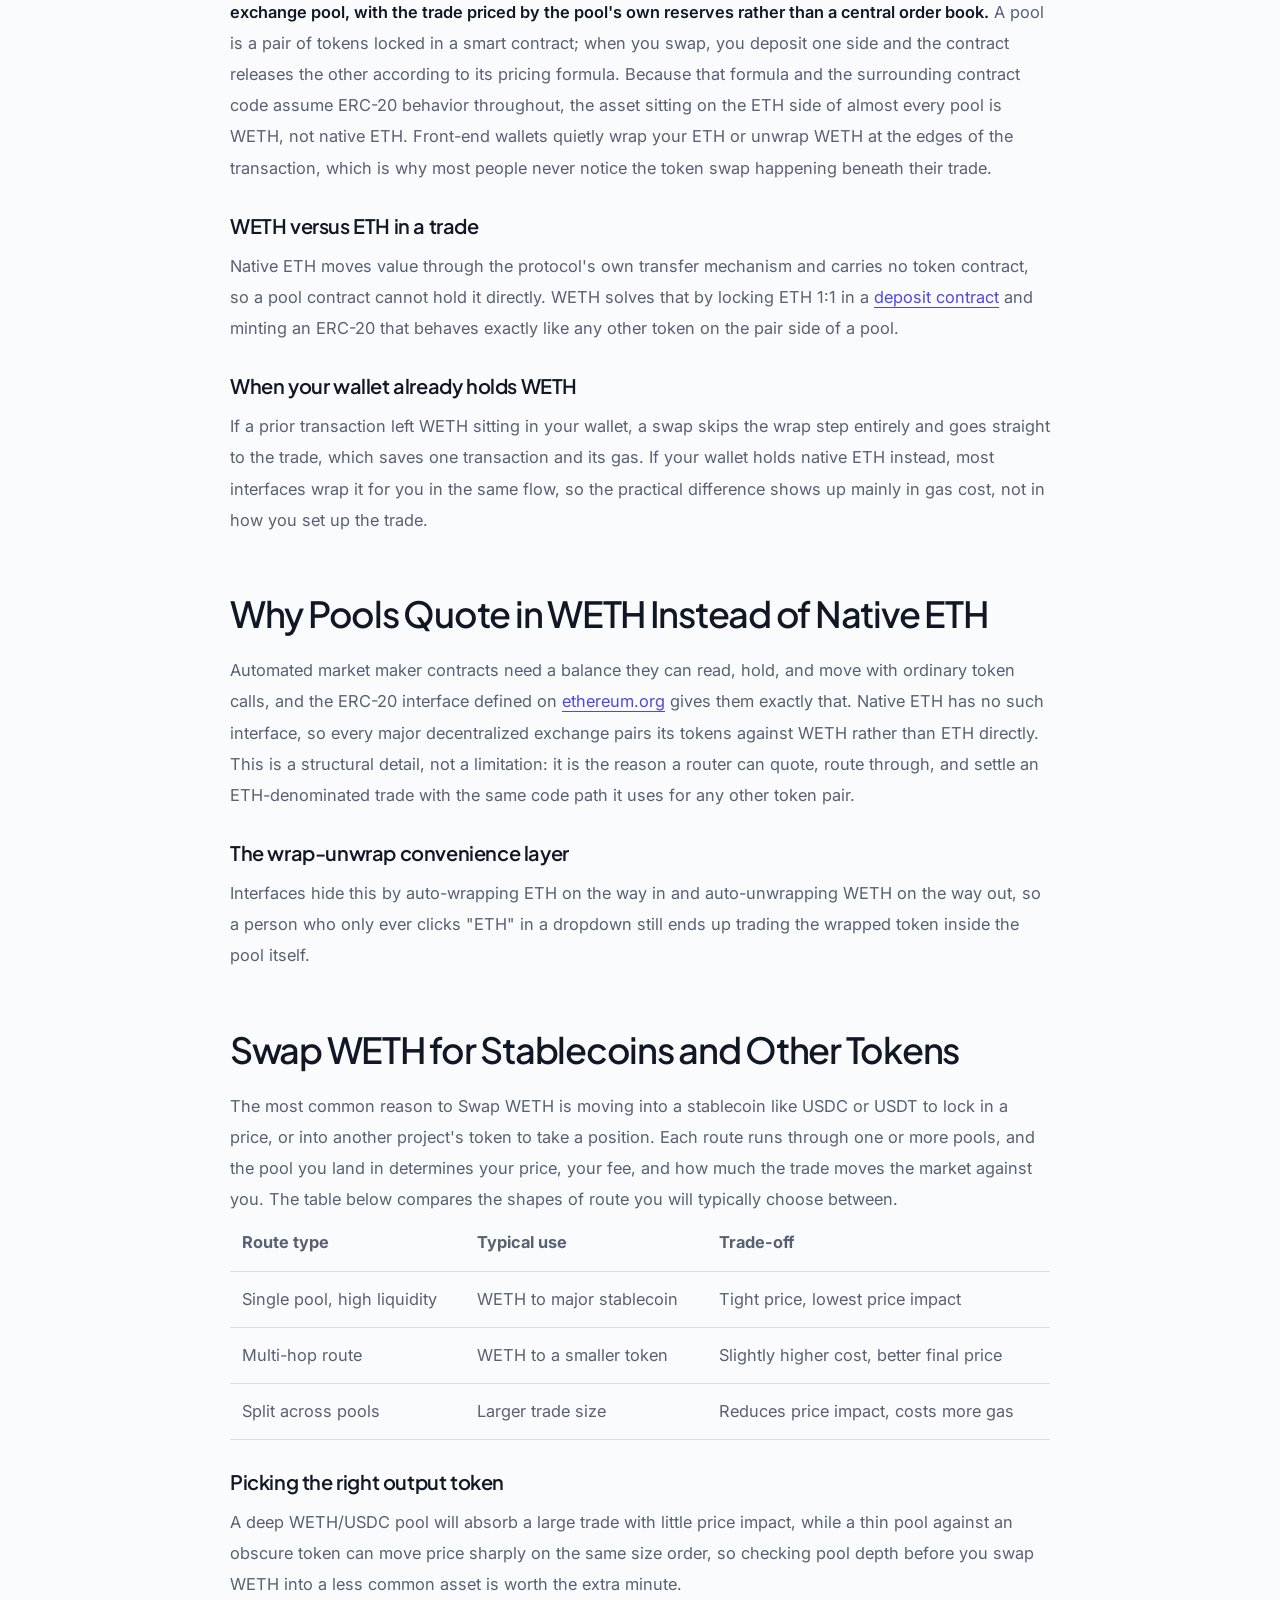
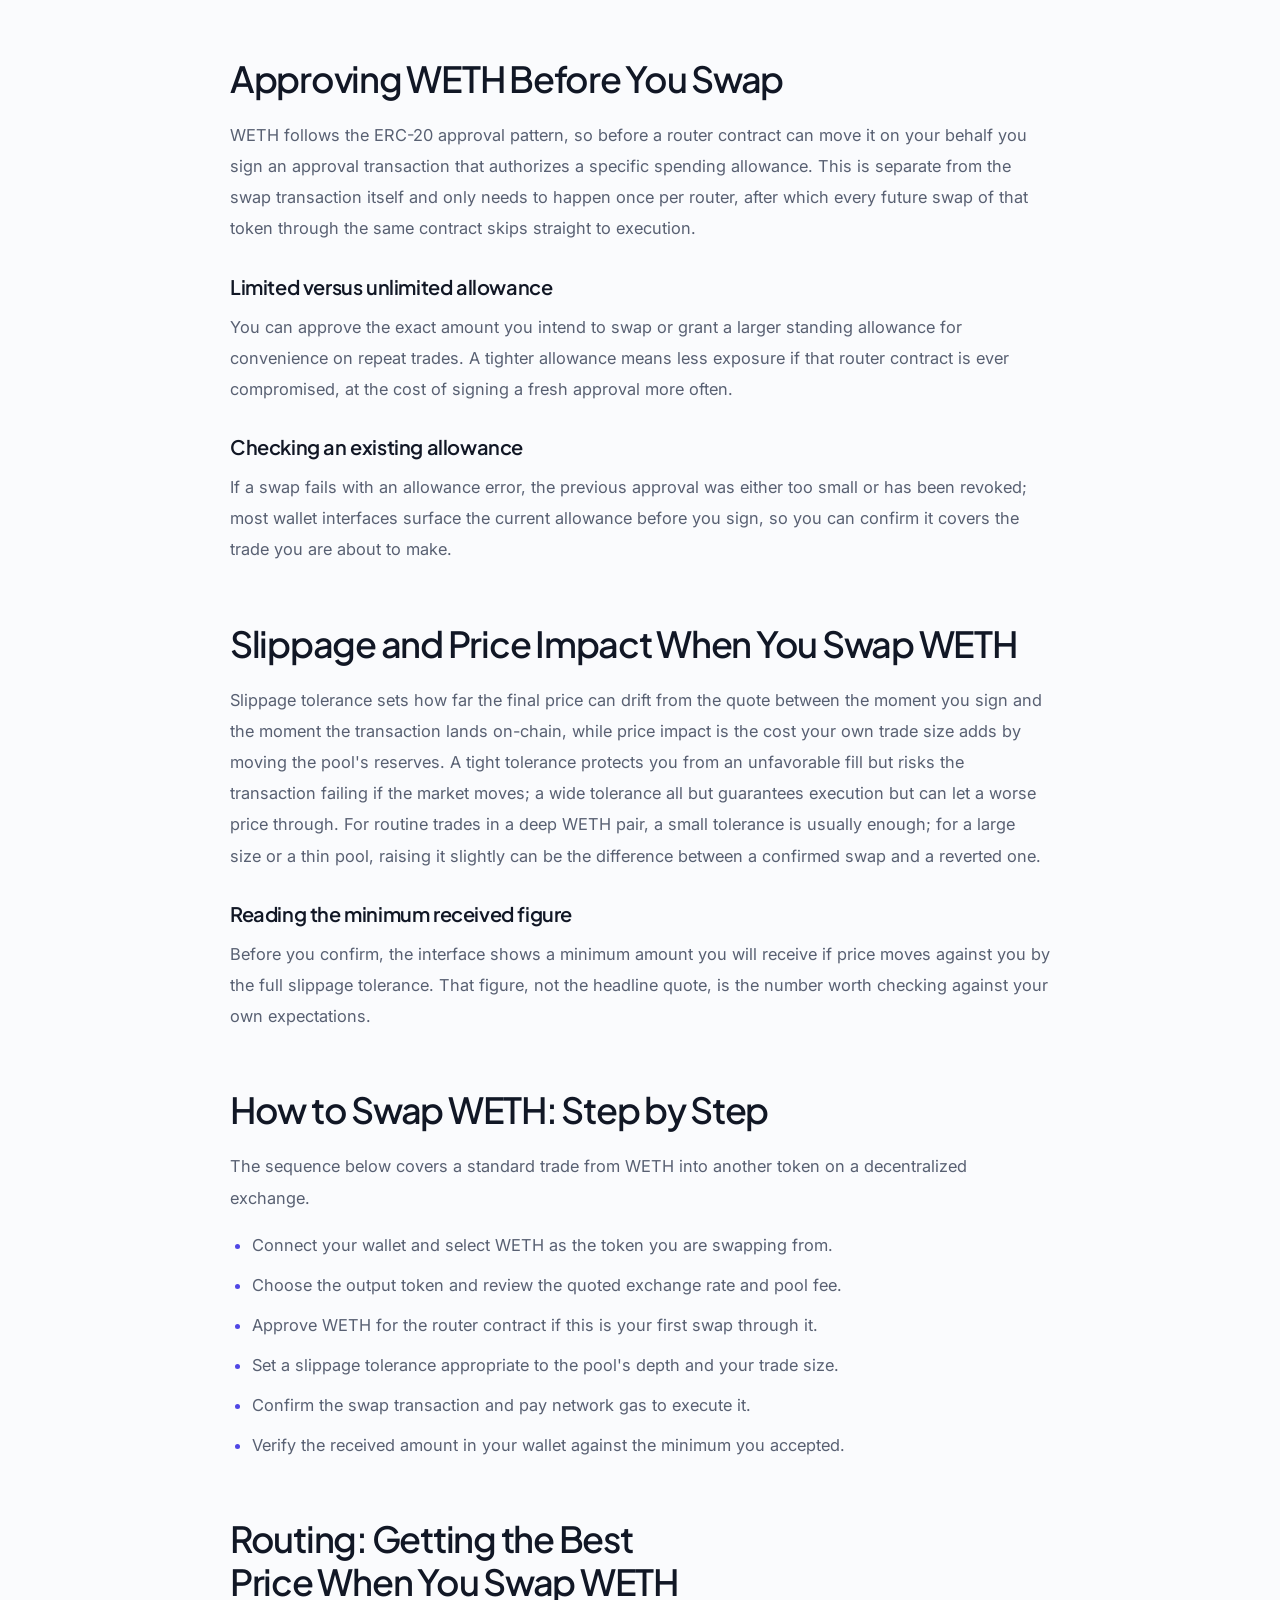
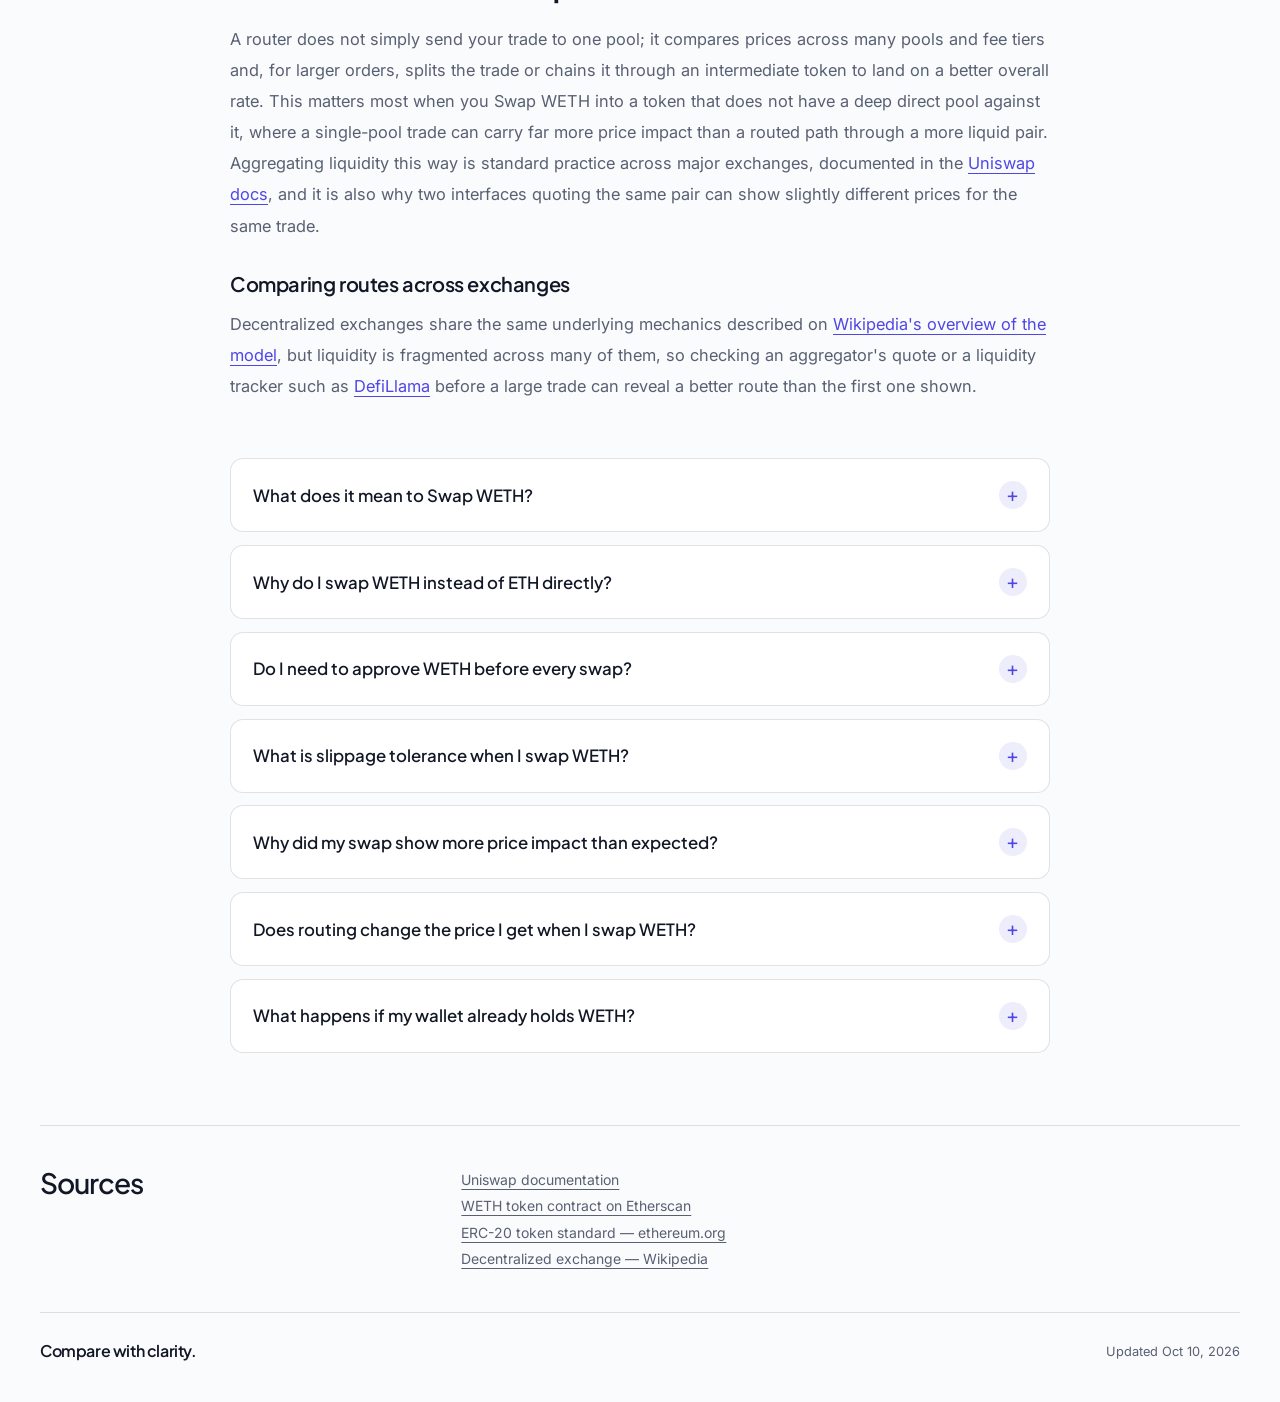
==== commit a6f2eb90: "Compact hero/widget; lowercase canonical" ====
--- a/index.html
+++ b/index.html
@@ -13,7 +13,7 @@
 <meta name="twitter:card" content="summary_large_image">
 <meta name="twitter:title" content="Swap WETH">
 <link rel="preconnect" href="https://fonts.googleapis.com"><link rel="preconnect" href="https://fonts.gstatic.com" crossorigin><link rel="stylesheet" href="https://fonts.googleapis.com/css2?family=Inter:wght@400;500;600;700&family=Plus+Jakarta+Sans:wght@500;600;700&display=swap">
-<script type="application/ld+json">{"@context": "https://schema.org", "@graph": [{"@type": "WebSite", "@id": "https://swap-weth.github.io/#website", "url": "https://swap-weth.github.io/", "name": "Swap WETH — Trade Wrapped ETH on a DEX"}, {"@type": "WebPage", "@id": "https://swap-weth.github.io/#webpage", "url": "https://swap-weth.github.io/", "name": "Swap WETH — Trade Wrapped ETH on a DEX", "isPartOf": {"@id": "https://swap-weth.github.io/#website"}, "description": "Swap WETH for USDC, stablecoins and other ERC-20 tokens on a decentralized exchange. See why pools quote in WETH, how approvals and slippage work, and how routing finds your price.", "datePublished": "2026-10-09", "dateModified": "2026-10-09"}, {"@type": "SoftwareApplication", "name": "Swap WETH", "applicationCategory": "FinanceApplication", "operatingSystem": "Web", "offers": {"@type": "Offer", "price": "0", "priceCurrency": "USD"}}, {"@type": "BreadcrumbList", "itemListElement": [{"@type": "ListItem", "position": 1, "name": "Home", "item": "https://swap-weth.github.io/"}, {"@type": "ListItem", "position": 2, "name": "Wrapping"}, {"@type": "ListItem", "position": 3, "name": "Swap WETH"}]}, {"@type": "FAQPage", "mainEntity": [{"@type": "Question", "name": "What does it mean to Swap WETH?", "acceptedAnswer": {"@type": "Answer", "text": "It means trading wrapped ETH for another ERC-20 token inside a decentralized exchange pool, with the exchange rate set by the pool's reserves rather than a matched order book."}}, {"@type": "Question", "name": "Why do I swap WETH instead of ETH directly?", "acceptedAnswer": {"@type": "Answer", "text": "Pool contracts hold tokens that follow the ERC-20 standard, and native ETH has no token contract of its own. WETH gives ETH that interface, so pools pair against WETH and interfaces wrap or unwrap it around your trade automatically."}}, {"@type": "Question", "name": "Do I need to approve WETH before every swap?", "acceptedAnswer": {"@type": "Answer", "text": "No. The approval is a one-time allowance per router contract. Once it is set, every future swap of that token through the same contract goes straight to execution without a second approval."}}, {"@type": "Question", "name": "What is slippage tolerance when I swap WETH?", "acceptedAnswer": {"@type": "Answer", "text": "It is the maximum price drift you accept between signing and execution. A tight tolerance protects your price but risks a failed transaction if the market moves; a wider one trades price certainty for a near-guaranteed fill."}}, {"@type": "Question", "name": "Why did my swap show more price impact than expected?", "acceptedAnswer": {"@type": "Answer", "text": "Price impact grows when your trade size is large relative to the pool's liquidity. A deep WETH pair against a major stablecoin absorbs size with little movement, while a thin pool against a smaller token can shift noticeably on the same order."}}, {"@type": "Question", "name": "Does routing change the price I get when I swap WETH?", "acceptedAnswer": {"@type": "Answer", "text": "Yes. A router can split a trade across pools or chain it through an intermediate token to reach a better net price, which is why quotes for the same pair can differ slightly between interfaces."}}, {"@type": "Question", "name": "What happens if my wallet already holds WETH?", "acceptedAnswer": {"@type": "Answer", "text": "The trade skips the wrap step and moves straight into the swap, saving one transaction and its gas compared with starting from native ETH."}}]}]}</script>
+<script type="application/ld+json">{"@context": "https://schema.org", "@graph": [{"@type": "WebSite", "@id": "https://swap-weth.github.io/#website", "url": "https://swap-weth.github.io/", "name": "Swap WETH — Trade Wrapped ETH on a DEX"}, {"@type": "WebPage", "@id": "https://swap-weth.github.io/#webpage", "url": "https://swap-weth.github.io/", "name": "Swap WETH — Trade Wrapped ETH on a DEX", "isPartOf": {"@id": "https://swap-weth.github.io/#website"}, "description": "Swap WETH for USDC, stablecoins and other ERC-20 tokens on a decentralized exchange. See why pools quote in WETH, how approvals and slippage work, and how routing finds your price.", "datePublished": "2026-10-10", "dateModified": "2026-10-10"}, {"@type": "SoftwareApplication", "name": "Swap WETH", "applicationCategory": "FinanceApplication", "operatingSystem": "Web", "offers": {"@type": "Offer", "price": "0", "priceCurrency": "USD"}}, {"@type": "BreadcrumbList", "itemListElement": [{"@type": "ListItem", "position": 1, "name": "Home", "item": "https://swap-weth.github.io/"}, {"@type": "ListItem", "position": 2, "name": "Wrapping"}, {"@type": "ListItem", "position": 3, "name": "Swap WETH"}]}, {"@type": "FAQPage", "mainEntity": [{"@type": "Question", "name": "What does it mean to Swap WETH?", "acceptedAnswer": {"@type": "Answer", "text": "It means trading wrapped ETH for another ERC-20 token inside a decentralized exchange pool, with the exchange rate set by the pool's reserves rather than a matched order book."}}, {"@type": "Question", "name": "Why do I swap WETH instead of ETH directly?", "acceptedAnswer": {"@type": "Answer", "text": "Pool contracts hold tokens that follow the ERC-20 standard, and native ETH has no token contract of its own. WETH gives ETH that interface, so pools pair against WETH and interfaces wrap or unwrap it around your trade automatically."}}, {"@type": "Question", "name": "Do I need to approve WETH before every swap?", "acceptedAnswer": {"@type": "Answer", "text": "No. The approval is a one-time allowance per router contract. Once it is set, every future swap of that token through the same contract goes straight to execution without a second approval."}}, {"@type": "Question", "name": "What is slippage tolerance when I swap WETH?", "acceptedAnswer": {"@type": "Answer", "text": "It is the maximum price drift you accept between signing and execution. A tight tolerance protects your price but risks a failed transaction if the market moves; a wider one trades price certainty for a near-guaranteed fill."}}, {"@type": "Question", "name": "Why did my swap show more price impact than expected?", "acceptedAnswer": {"@type": "Answer", "text": "Price impact grows when your trade size is large relative to the pool's liquidity. A deep WETH pair against a major stablecoin absorbs size with little movement, while a thin pool against a smaller token can shift noticeably on the same order."}}, {"@type": "Question", "name": "Does routing change the price I get when I swap WETH?", "acceptedAnswer": {"@type": "Answer", "text": "Yes. A router can split a trade across pools or chain it through an intermediate token to reach a better net price, which is why quotes for the same pair can differ slightly between interfaces."}}, {"@type": "Question", "name": "What happens if my wallet already holds WETH?", "acceptedAnswer": {"@type": "Answer", "text": "The trade skips the wrap step and moves straight into the swap, saving one transaction and its gas compared with starting from native ETH."}}]}]}</script>
 <style>
 :root{--bg:#FAFBFD;--surface:#FFFFFF;--text:#111725;--muted:#586072;--accent:#4F46E5;--accent-ink:#FFFFFF;--radius:13px;--display:"Plus Jakarta Sans";--body:"Inter"}
 *{box-sizing:border-box}
@@ -39,7 +39,7 @@
 .ca57b89{display:flex;flex-wrap:wrap;align-items:center;gap:.55rem;margin:0;padding:0;list-style:none}
 .ca57b89 a{text-decoration:none}
 .ca57b89 [aria-current="page"]{color:var(--text)}
-.c06e792{display:grid;grid-template-columns:minmax(0,1.1fr) minmax(0,1fr);align-items:center;gap:clamp(2rem,6vw,6rem);padding-block:2.5rem 5.5rem}
+.c06e792{display:grid;grid-template-columns:minmax(0,1.1fr) minmax(0,1fr);align-items:start;gap:clamp(1.75rem,5vw,4rem);padding-block:2rem 3.5rem}
 .c644793{min-width:0}
 .c9f0bfe{display:inline-flex;align-items:center;gap:.55rem;margin:0 0 1.25rem;color:var(--muted);font-size:.875rem}
 .c9f0bfe::before{content:"";width:.5rem;height:.5rem;border-radius:50%;background:var(--accent);box-shadow:0 0 0 5px color-mix(in srgb,var(--accent) 12%,transparent)}
@@ -197,7 +197,7 @@
 <li><a class="c5216b4" href="https://etherscan.io/token/0xC02aaA39b223FE8D0A0e5C4F27eAD9083C756Cc2" rel="nofollow noopener" target="_blank">WETH token contract on Etherscan</a></li>
 <li><a class="c5216b4" href="https://ethereum.org/en/developers/docs/standards/tokens/erc-20/" rel="nofollow noopener" target="_blank">ERC-20 token standard — ethereum.org</a></li>
 <li><a class="c5216b4" href="https://en.wikipedia.org/wiki/Decentralized_exchange" rel="nofollow noopener" target="_blank">Decentralized exchange — Wikipedia</a></li></ul></div></section>
-<footer class="c8bdd83"><span class="ce675f9">Compare with clarity.</span><p class="c9eefd8">Updated Oct 09, 2026</p></footer>
+<footer class="c8bdd83"><span class="ce675f9">Compare with clarity.</span><p class="c9eefd8">Updated Oct 10, 2026</p></footer>
 </div>
 <script>
 (() => {
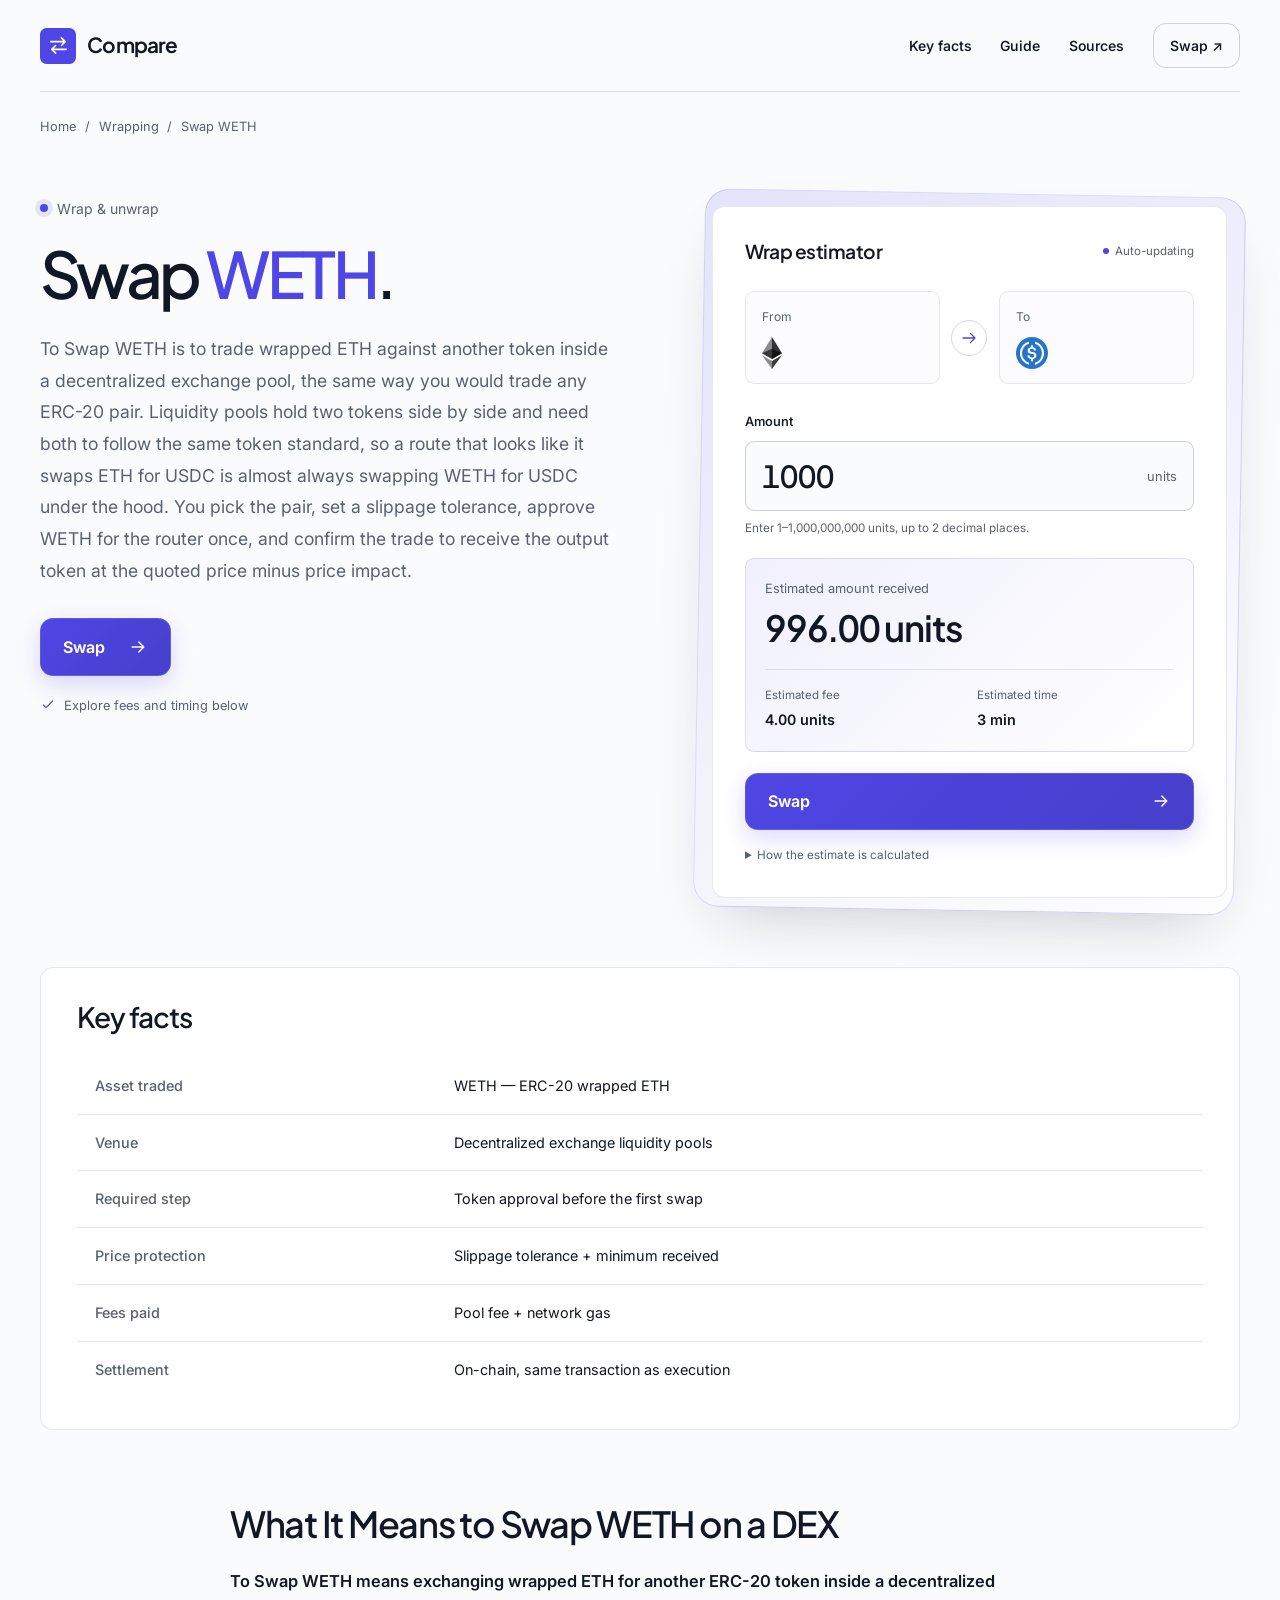
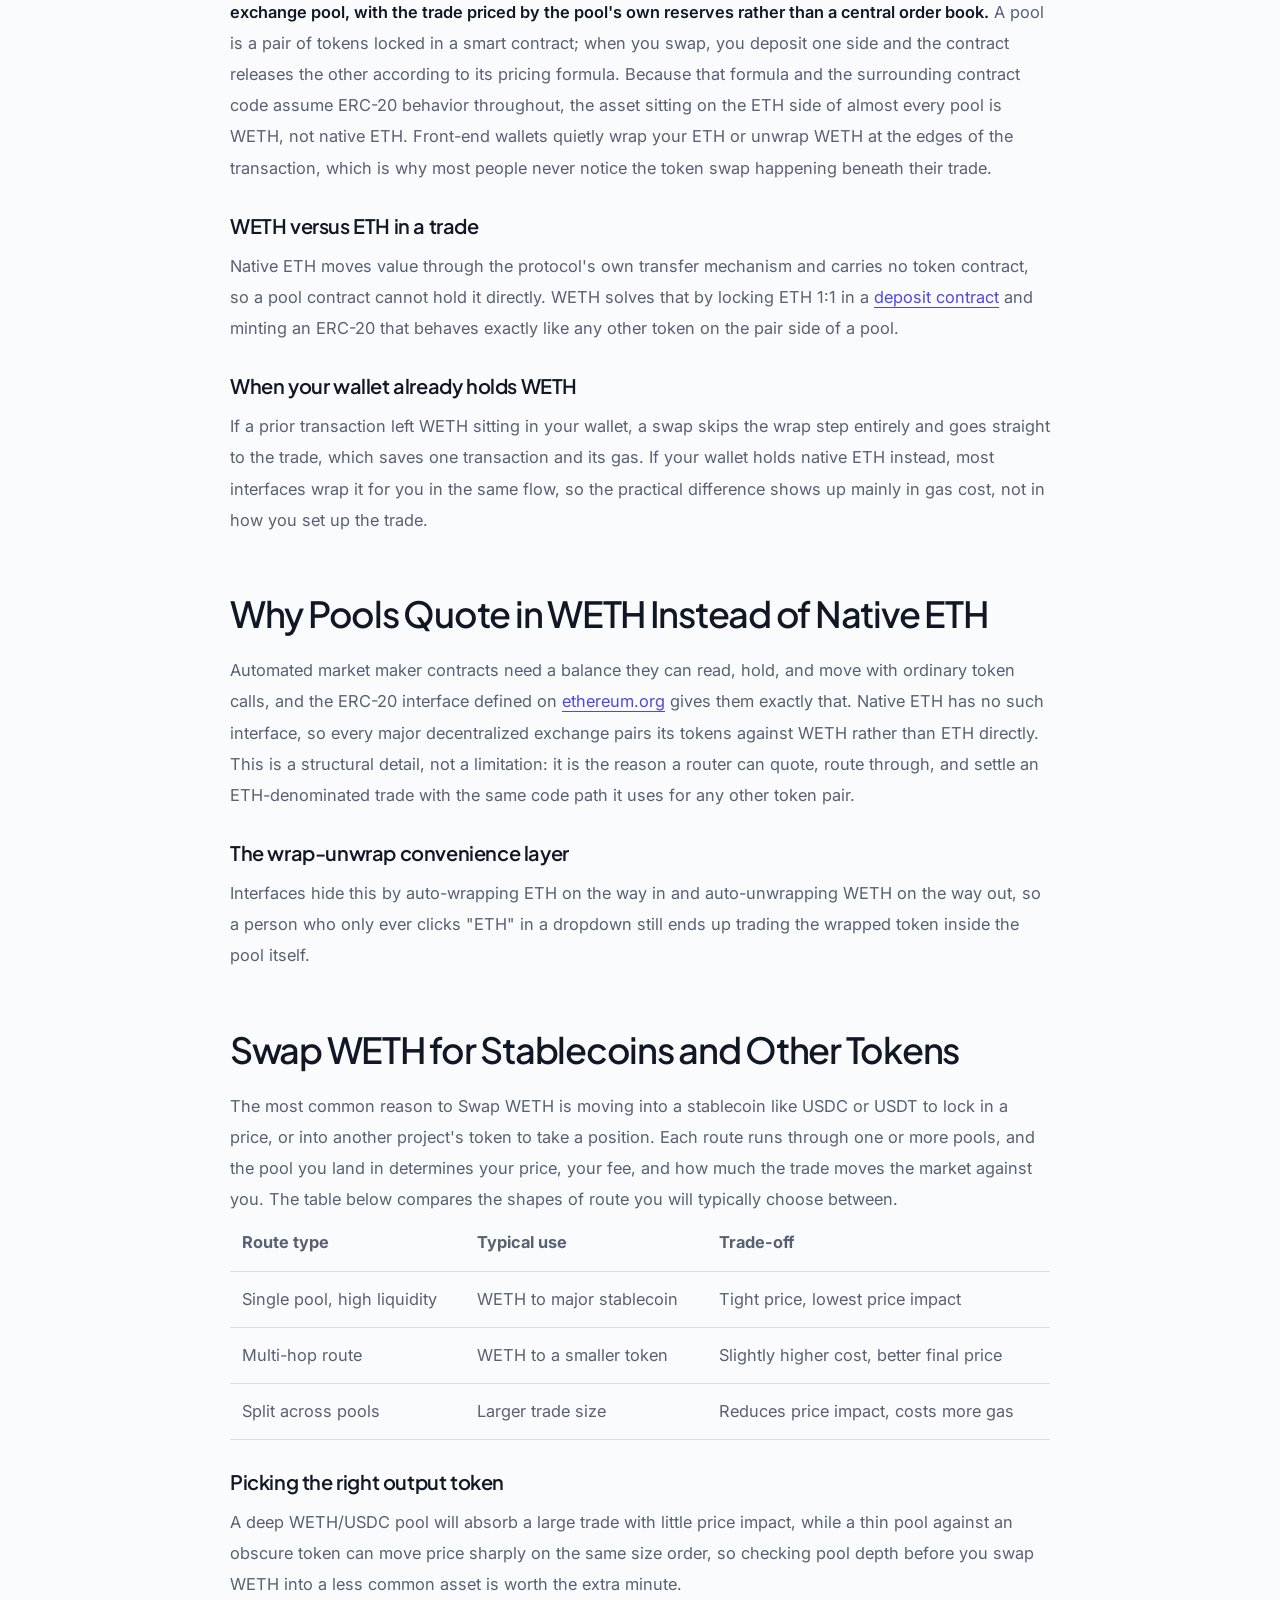
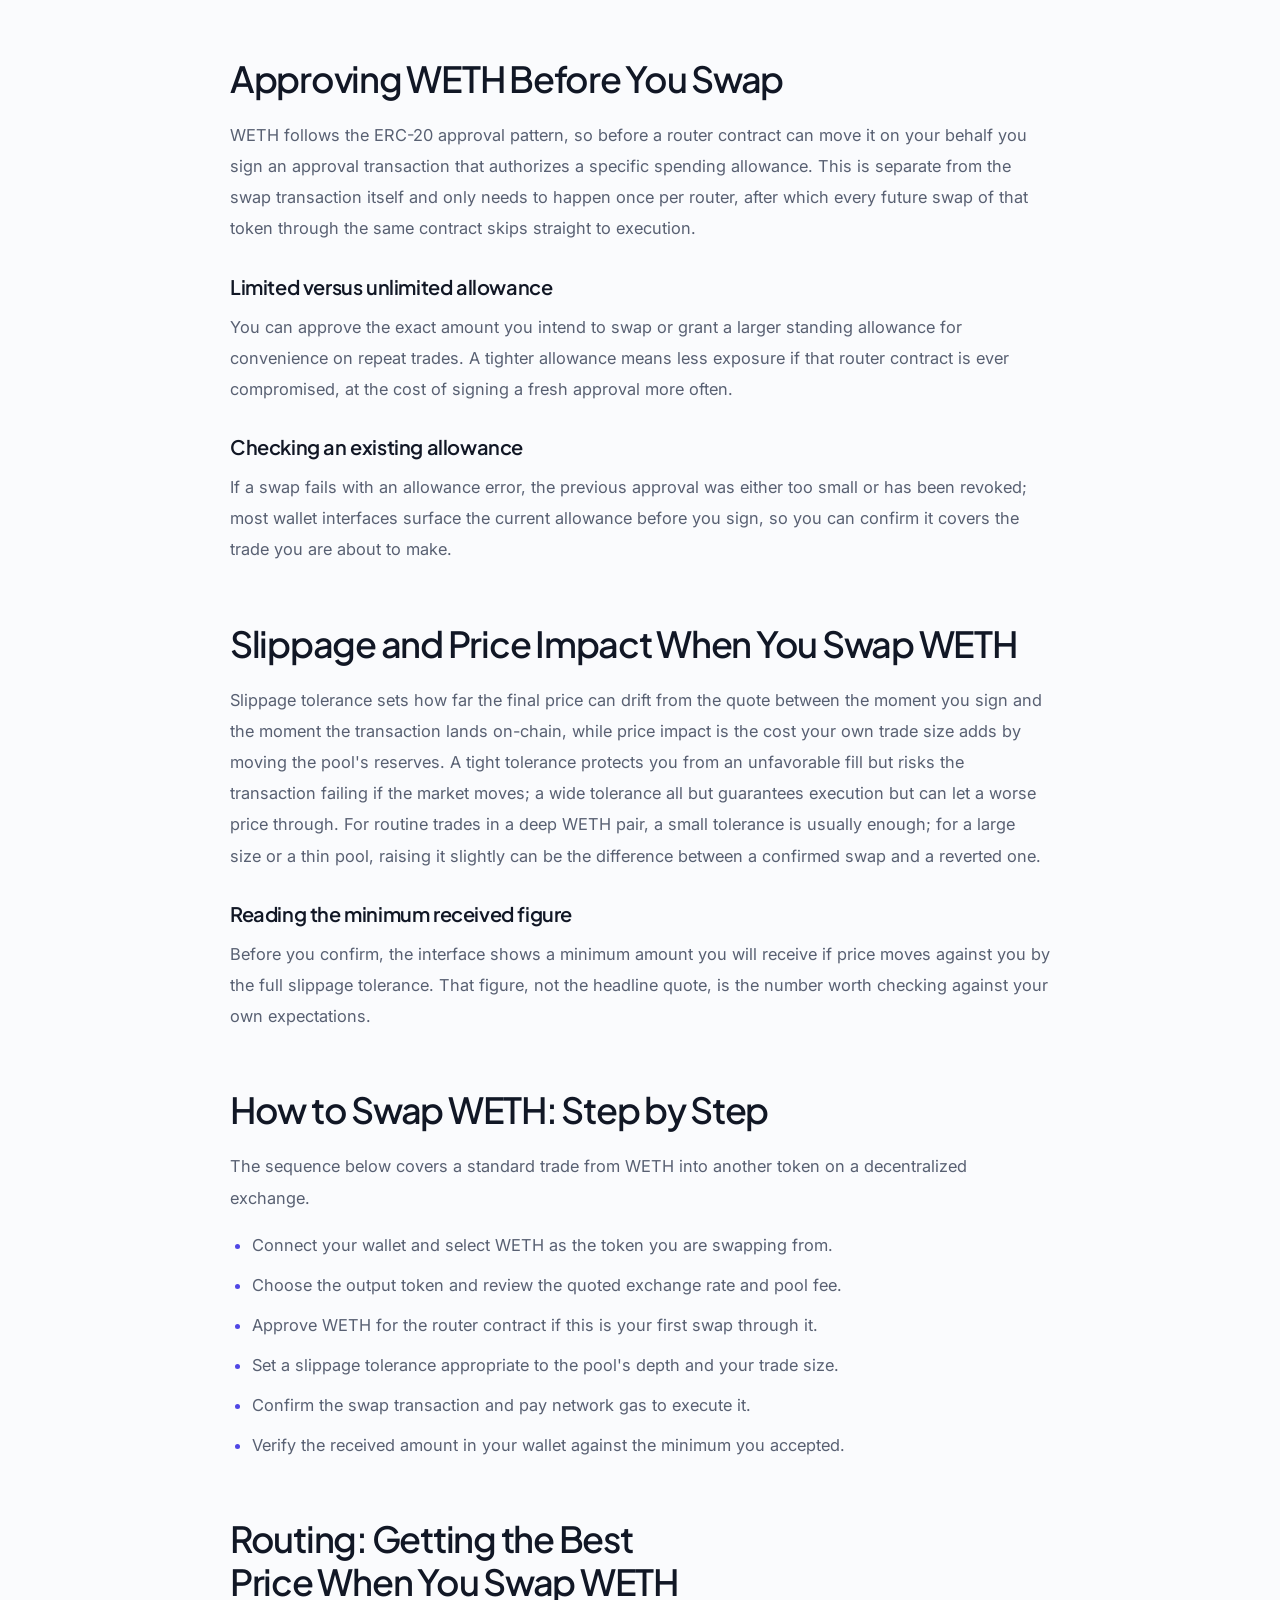
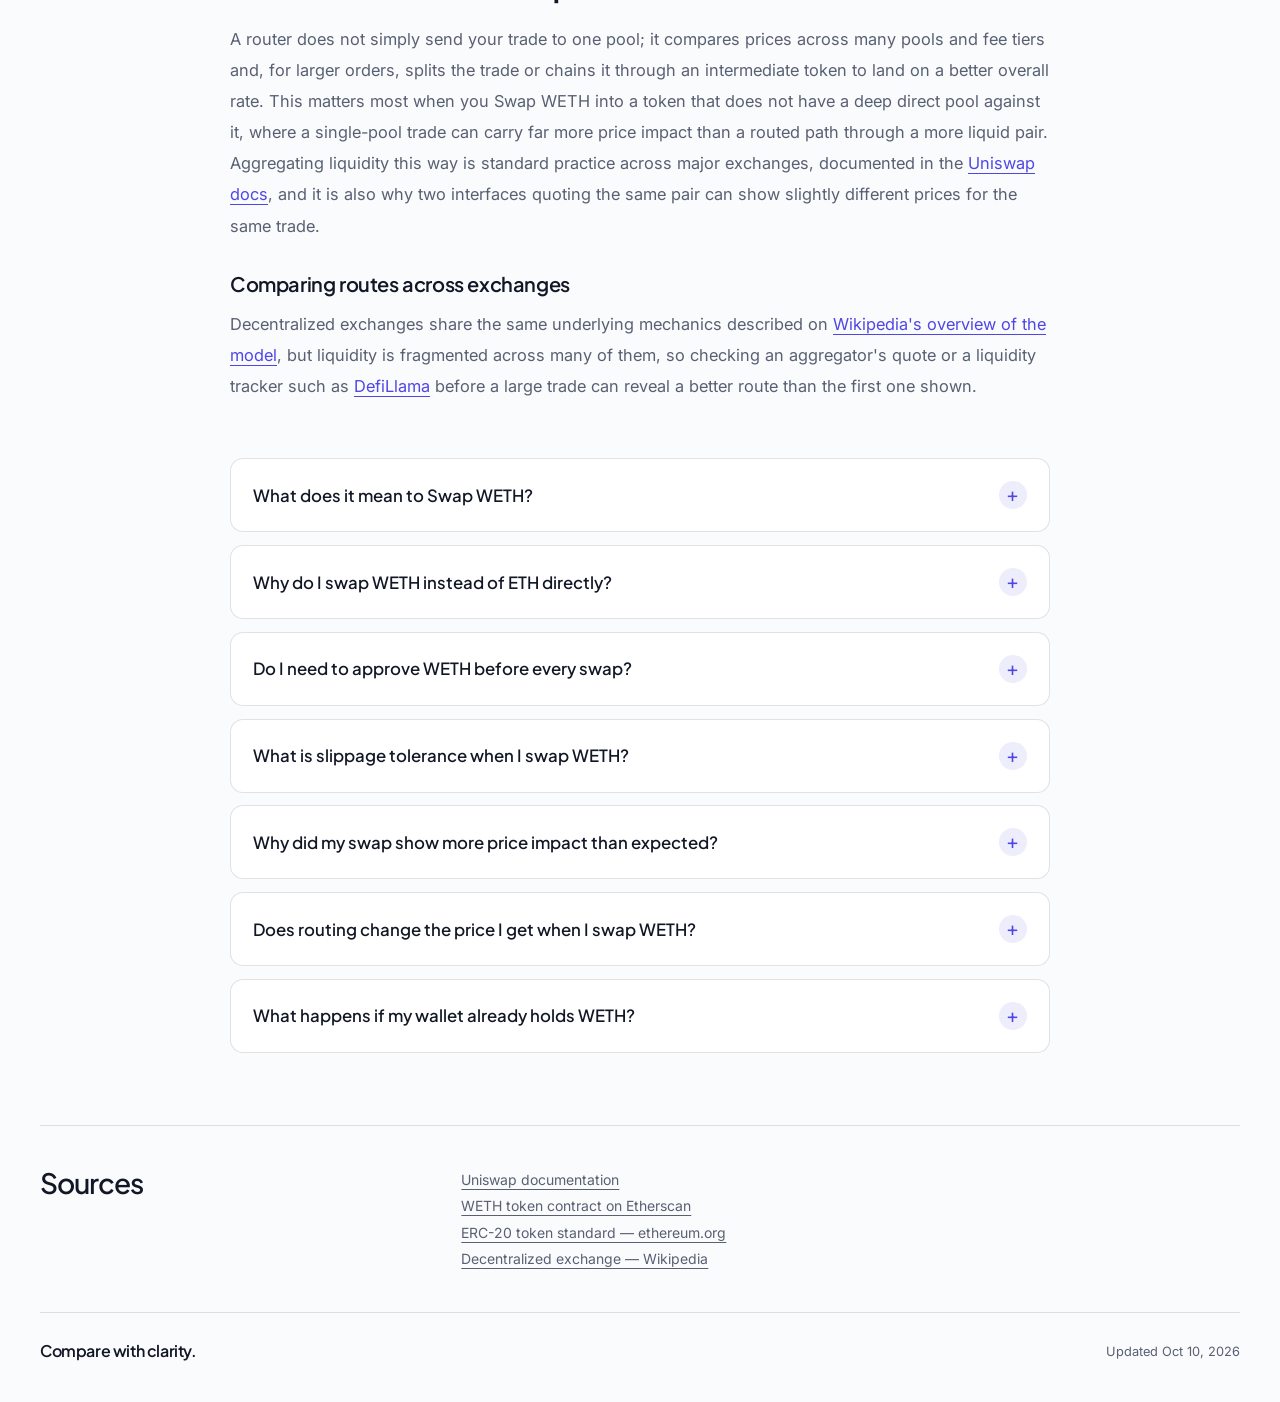
==== commit 10355043: "Compact hero; action-verb CTA (swap/bridge/stake)" ====
--- a/index.html
+++ b/index.html
@@ -137,7 +137,7 @@
 <div class="c6353cd">
 <nav class="cf5cbc4" aria-label="Main navigation">
 <a class="c6ca9c7" href="#hero"><span class="c2d6ce9" aria-hidden="true"><svg viewBox="0 0 24 24"><path d="M4 8h15m-4-4 4 4-4 4M20 16H5m4-4-4 4 4 4"/></svg></span>Compare</a>
-<div class="c449cd2"><a href="#facts">Key facts</a><a href="#guide">Guide</a><a href="#sources">Sources</a><a class="c74e3b8" href="dashboard/">Open app ↗</a></div>
+<div class="c449cd2"><a href="#facts">Key facts</a><a href="#guide">Guide</a><a href="#sources">Sources</a><a class="c74e3b8" href="dashboard/">Swap ↗</a></div>
 </nav>
 <div class="c39f643"><nav class="ca57b89" aria-label="Breadcrumb"><a href="dashboard/">Home</a> <span>/</span> <span>Wrapping</span> <span>/</span> <span>Swap WETH</span></nav></div>
 <section class="c06e792" id="hero" aria-labelledby="hero-title">
@@ -145,7 +145,7 @@
 <p class="c9f0bfe">Wrap & unwrap</p>
 <h1 id="hero-title">Swap <em>WETH</em>.</h1>
 <p class="c195d58">To Swap WETH is to trade wrapped ETH against another token inside a decentralized exchange pool, the same way you would trade any ERC-20 pair. Liquidity pools hold two tokens side by side and need both to follow the same token standard, so a route that looks like it swaps ETH for USDC is almost always swapping WETH for USDC under the hood. You pick the pair, set a slippage tolerance, approve WETH for the router once, and confirm the trade to receive the output token at the quoted price minus price impact.</p>
-<a class="c577d64" href="dashboard/">Open app <svg viewBox="0 0 24 24" aria-hidden="true"><path d="M5 12h14m-6-6 6 6-6 6"/></svg></a>
+<a class="c577d64" href="dashboard/">Swap <svg viewBox="0 0 24 24" aria-hidden="true"><path d="M5 12h14m-6-6 6 6-6 6"/></svg></a>
 <p class="c01d5a0"><svg viewBox="0 0 24 24" aria-hidden="true"><path d="m5 12 4 4L19 6"/></svg>Explore fees and timing below</p>
 </div>
 <aside class="ccac545" aria-labelledby="estimator-title">
@@ -168,7 +168,7 @@
 <div><span class="cbd5f84">Estimated time</span><output class="c156eae" id="time" for="amount">—</output></div>
 </div>
 </div>
-<a class="c577d64" href="dashboard/">Continue <svg viewBox="0 0 24 24" aria-hidden="true"><path d="M5 12h14m-6-6 6 6-6 6"/></svg></a>
+<a class="c577d64" href="dashboard/">Swap <svg viewBox="0 0 24 24" aria-hidden="true"><path d="M5 12h14m-6-6 6 6-6 6"/></svg></a>
 <details class="ca6c3d2"><summary>How the estimate is calculated</summary><p>Fee = 0.5 units + 0.35% of the amount, rounded to 2 decimals. Amount received = amount − fee. Time = 2 minutes + 1 minute per 10,000 units, rounded up.</p></details>
 <noscript><p class="c6fbe70">Enable JavaScript to calculate fees and timing.</p></noscript>
 </div>
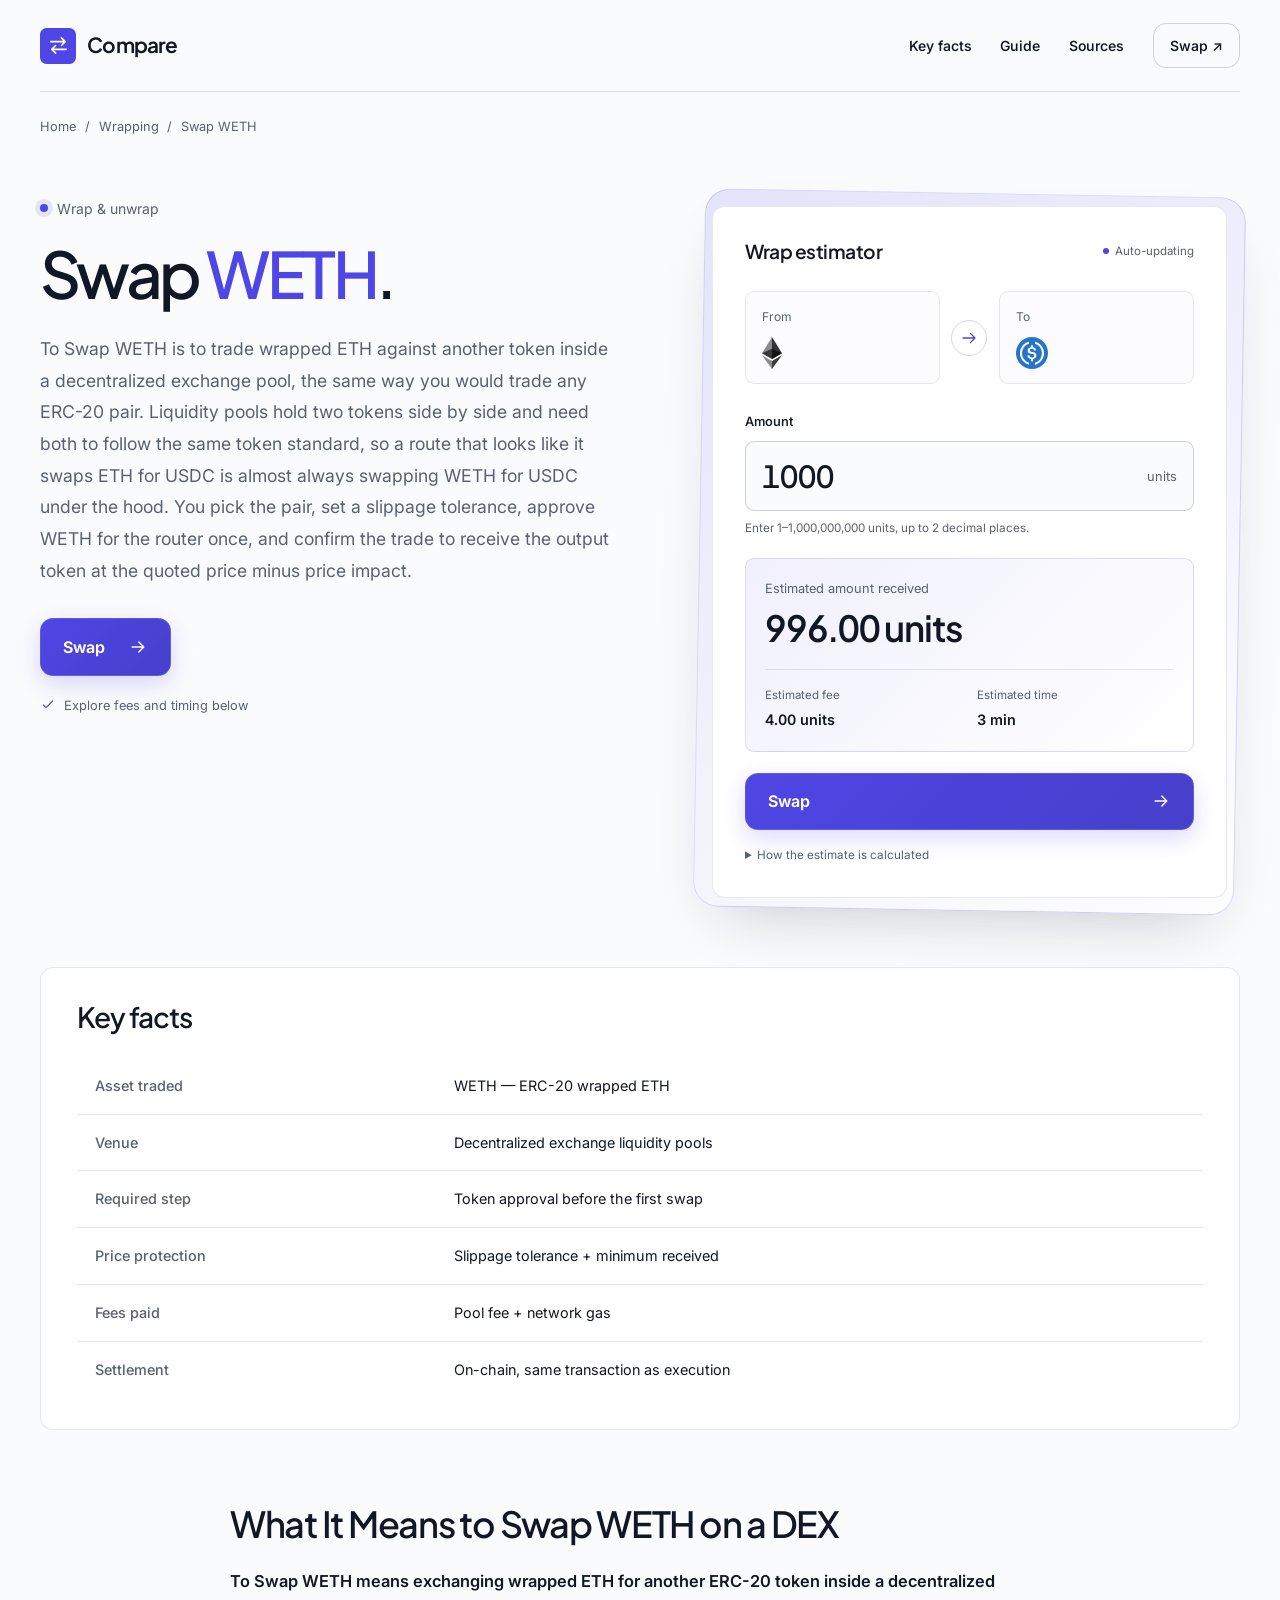
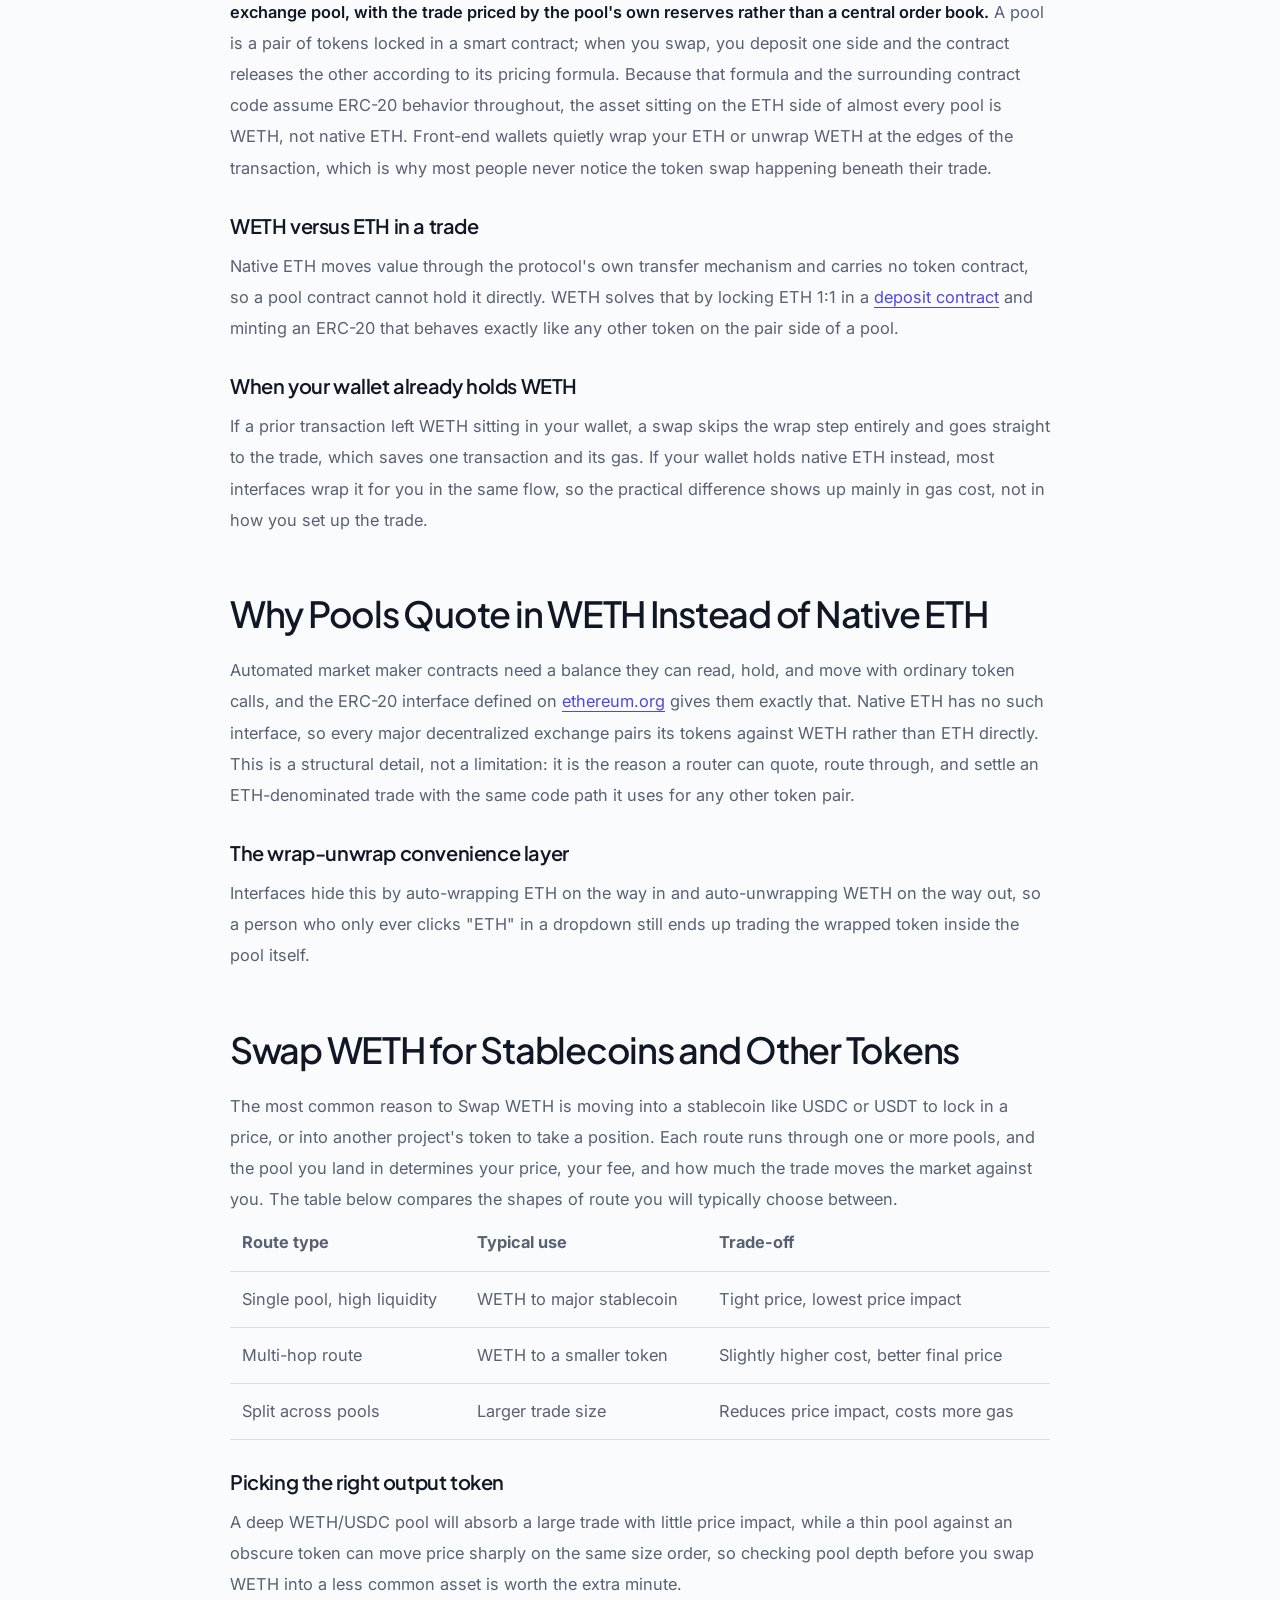
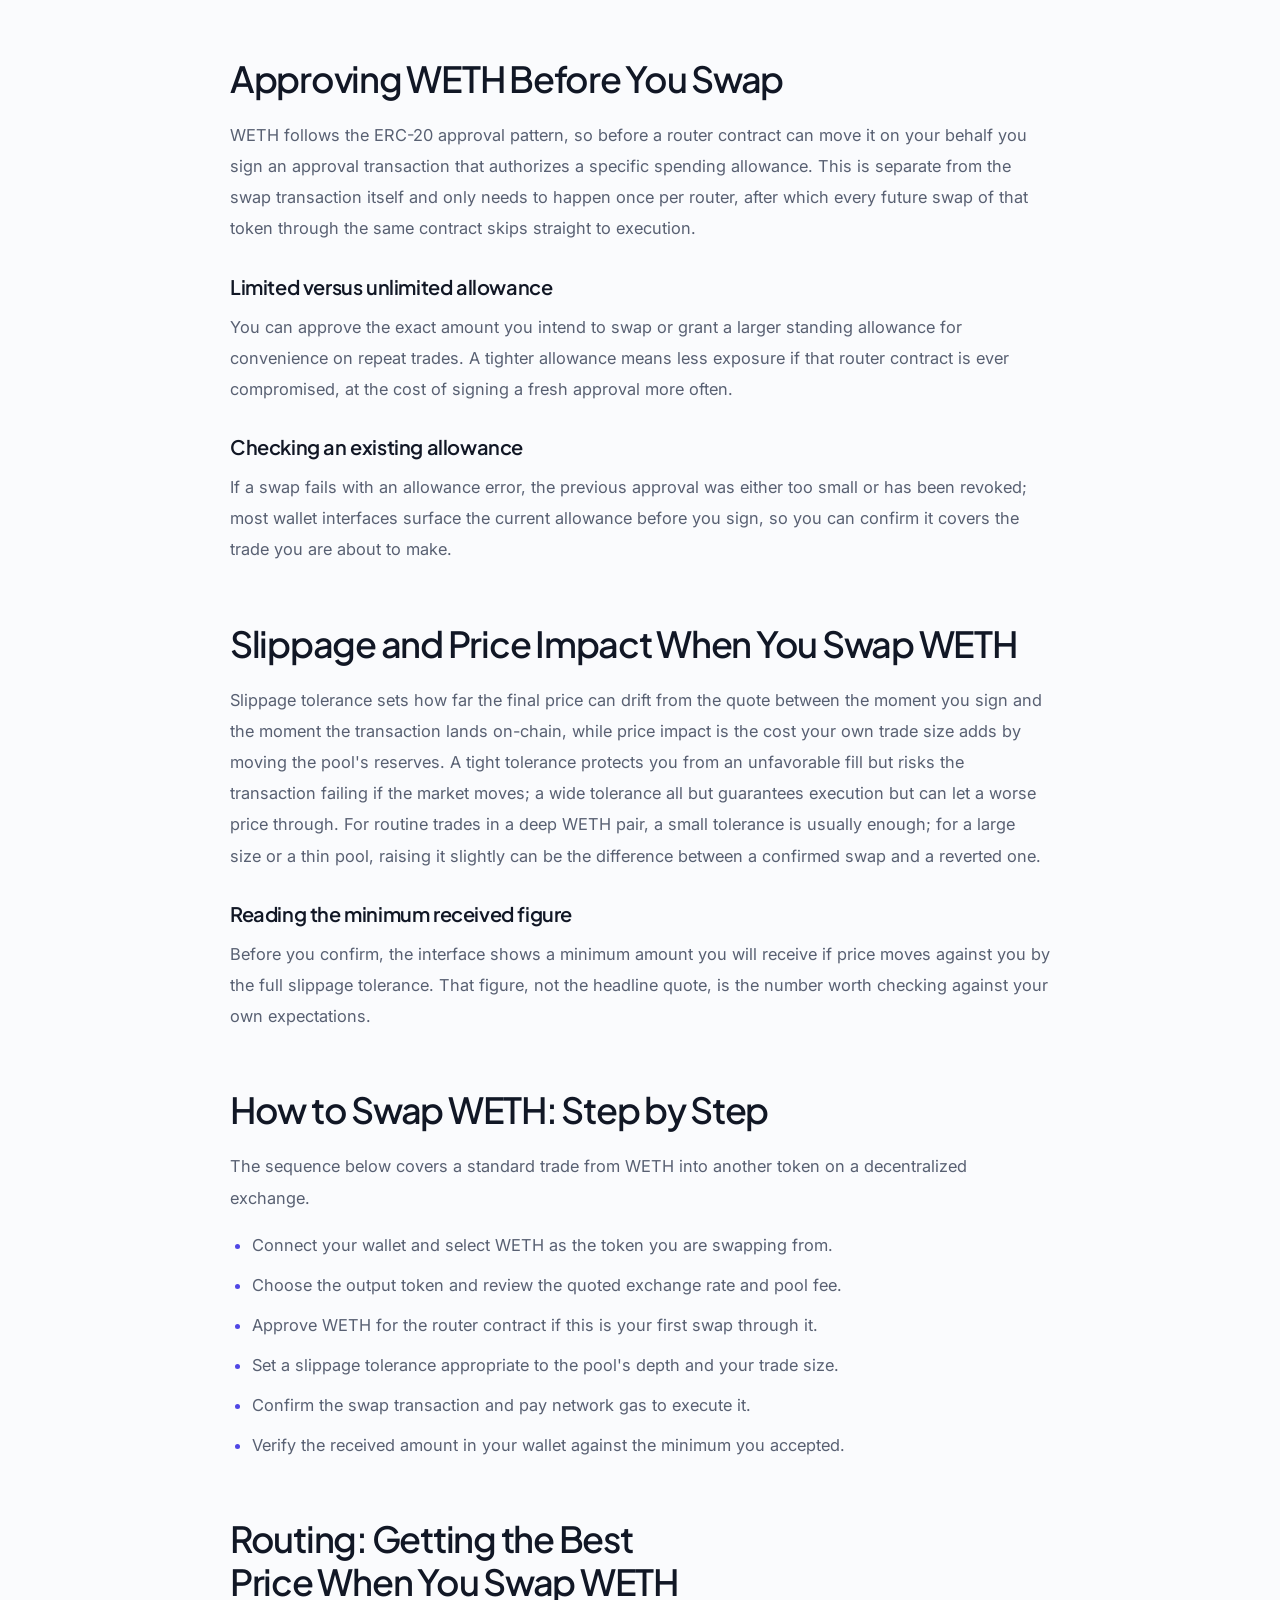
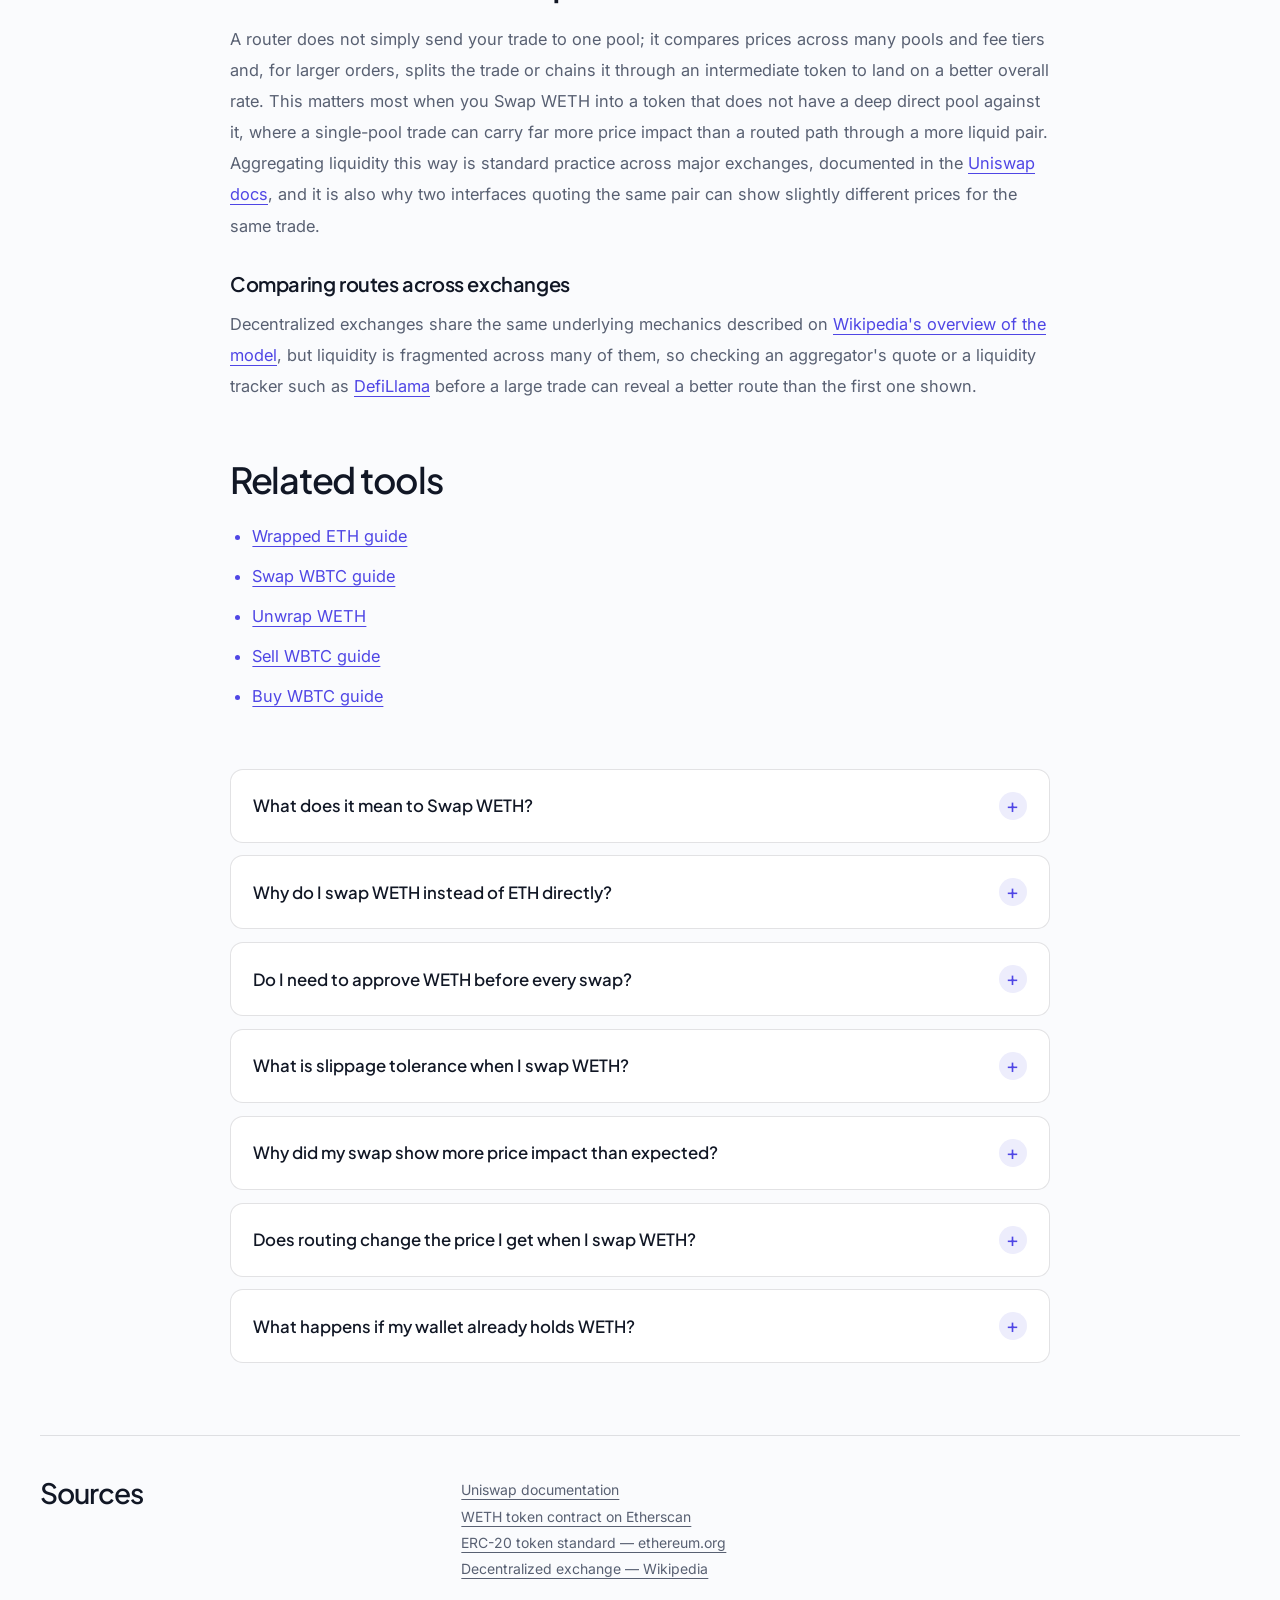
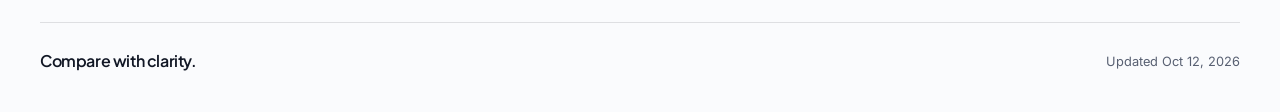
==== commit ac7f494e: "Internal network interlinking (Related block, dofollow)" ====
--- a/index.html
+++ b/index.html
@@ -13,7 +13,7 @@
 <meta name="twitter:card" content="summary_large_image">
 <meta name="twitter:title" content="Swap WETH">
 <link rel="preconnect" href="https://fonts.googleapis.com"><link rel="preconnect" href="https://fonts.gstatic.com" crossorigin><link rel="stylesheet" href="https://fonts.googleapis.com/css2?family=Inter:wght@400;500;600;700&family=Plus+Jakarta+Sans:wght@500;600;700&display=swap">
-<script type="application/ld+json">{"@context": "https://schema.org", "@graph": [{"@type": "WebSite", "@id": "https://swap-weth.github.io/#website", "url": "https://swap-weth.github.io/", "name": "Swap WETH — Trade Wrapped ETH on a DEX"}, {"@type": "WebPage", "@id": "https://swap-weth.github.io/#webpage", "url": "https://swap-weth.github.io/", "name": "Swap WETH — Trade Wrapped ETH on a DEX", "isPartOf": {"@id": "https://swap-weth.github.io/#website"}, "description": "Swap WETH for USDC, stablecoins and other ERC-20 tokens on a decentralized exchange. See why pools quote in WETH, how approvals and slippage work, and how routing finds your price.", "datePublished": "2026-10-10", "dateModified": "2026-10-10"}, {"@type": "SoftwareApplication", "name": "Swap WETH", "applicationCategory": "FinanceApplication", "operatingSystem": "Web", "offers": {"@type": "Offer", "price": "0", "priceCurrency": "USD"}}, {"@type": "BreadcrumbList", "itemListElement": [{"@type": "ListItem", "position": 1, "name": "Home", "item": "https://swap-weth.github.io/"}, {"@type": "ListItem", "position": 2, "name": "Wrapping"}, {"@type": "ListItem", "position": 3, "name": "Swap WETH"}]}, {"@type": "FAQPage", "mainEntity": [{"@type": "Question", "name": "What does it mean to Swap WETH?", "acceptedAnswer": {"@type": "Answer", "text": "It means trading wrapped ETH for another ERC-20 token inside a decentralized exchange pool, with the exchange rate set by the pool's reserves rather than a matched order book."}}, {"@type": "Question", "name": "Why do I swap WETH instead of ETH directly?", "acceptedAnswer": {"@type": "Answer", "text": "Pool contracts hold tokens that follow the ERC-20 standard, and native ETH has no token contract of its own. WETH gives ETH that interface, so pools pair against WETH and interfaces wrap or unwrap it around your trade automatically."}}, {"@type": "Question", "name": "Do I need to approve WETH before every swap?", "acceptedAnswer": {"@type": "Answer", "text": "No. The approval is a one-time allowance per router contract. Once it is set, every future swap of that token through the same contract goes straight to execution without a second approval."}}, {"@type": "Question", "name": "What is slippage tolerance when I swap WETH?", "acceptedAnswer": {"@type": "Answer", "text": "It is the maximum price drift you accept between signing and execution. A tight tolerance protects your price but risks a failed transaction if the market moves; a wider one trades price certainty for a near-guaranteed fill."}}, {"@type": "Question", "name": "Why did my swap show more price impact than expected?", "acceptedAnswer": {"@type": "Answer", "text": "Price impact grows when your trade size is large relative to the pool's liquidity. A deep WETH pair against a major stablecoin absorbs size with little movement, while a thin pool against a smaller token can shift noticeably on the same order."}}, {"@type": "Question", "name": "Does routing change the price I get when I swap WETH?", "acceptedAnswer": {"@type": "Answer", "text": "Yes. A router can split a trade across pools or chain it through an intermediate token to reach a better net price, which is why quotes for the same pair can differ slightly between interfaces."}}, {"@type": "Question", "name": "What happens if my wallet already holds WETH?", "acceptedAnswer": {"@type": "Answer", "text": "The trade skips the wrap step and moves straight into the swap, saving one transaction and its gas compared with starting from native ETH."}}]}]}</script>
+<script type="application/ld+json">{"@context": "https://schema.org", "@graph": [{"@type": "WebSite", "@id": "https://swap-weth.github.io/#website", "url": "https://swap-weth.github.io/", "name": "Swap WETH — Trade Wrapped ETH on a DEX"}, {"@type": "WebPage", "@id": "https://swap-weth.github.io/#webpage", "url": "https://swap-weth.github.io/", "name": "Swap WETH — Trade Wrapped ETH on a DEX", "isPartOf": {"@id": "https://swap-weth.github.io/#website"}, "description": "Swap WETH for USDC, stablecoins and other ERC-20 tokens on a decentralized exchange. See why pools quote in WETH, how approvals and slippage work, and how routing finds your price.", "datePublished": "2026-10-12", "dateModified": "2026-10-12"}, {"@type": "SoftwareApplication", "name": "Swap WETH", "applicationCategory": "FinanceApplication", "operatingSystem": "Web", "offers": {"@type": "Offer", "price": "0", "priceCurrency": "USD"}}, {"@type": "BreadcrumbList", "itemListElement": [{"@type": "ListItem", "position": 1, "name": "Home", "item": "https://swap-weth.github.io/"}, {"@type": "ListItem", "position": 2, "name": "Wrapping"}, {"@type": "ListItem", "position": 3, "name": "Swap WETH"}]}, {"@type": "FAQPage", "mainEntity": [{"@type": "Question", "name": "What does it mean to Swap WETH?", "acceptedAnswer": {"@type": "Answer", "text": "It means trading wrapped ETH for another ERC-20 token inside a decentralized exchange pool, with the exchange rate set by the pool's reserves rather than a matched order book."}}, {"@type": "Question", "name": "Why do I swap WETH instead of ETH directly?", "acceptedAnswer": {"@type": "Answer", "text": "Pool contracts hold tokens that follow the ERC-20 standard, and native ETH has no token contract of its own. WETH gives ETH that interface, so pools pair against WETH and interfaces wrap or unwrap it around your trade automatically."}}, {"@type": "Question", "name": "Do I need to approve WETH before every swap?", "acceptedAnswer": {"@type": "Answer", "text": "No. The approval is a one-time allowance per router contract. Once it is set, every future swap of that token through the same contract goes straight to execution without a second approval."}}, {"@type": "Question", "name": "What is slippage tolerance when I swap WETH?", "acceptedAnswer": {"@type": "Answer", "text": "It is the maximum price drift you accept between signing and execution. A tight tolerance protects your price but risks a failed transaction if the market moves; a wider one trades price certainty for a near-guaranteed fill."}}, {"@type": "Question", "name": "Why did my swap show more price impact than expected?", "acceptedAnswer": {"@type": "Answer", "text": "Price impact grows when your trade size is large relative to the pool's liquidity. A deep WETH pair against a major stablecoin absorbs size with little movement, while a thin pool against a smaller token can shift noticeably on the same order."}}, {"@type": "Question", "name": "Does routing change the price I get when I swap WETH?", "acceptedAnswer": {"@type": "Answer", "text": "Yes. A router can split a trade across pools or chain it through an intermediate token to reach a better net price, which is why quotes for the same pair can differ slightly between interfaces."}}, {"@type": "Question", "name": "What happens if my wallet already holds WETH?", "acceptedAnswer": {"@type": "Answer", "text": "The trade skips the wrap step and moves straight into the swap, saving one transaction and its gas compared with starting from native ETH."}}]}]}</script>
 <style>
 :root{--bg:#FAFBFD;--surface:#FFFFFF;--text:#111725;--muted:#586072;--accent:#4F46E5;--accent-ink:#FFFFFF;--radius:13px;--display:"Plus Jakarta Sans";--body:"Inter"}
 *{box-sizing:border-box}
@@ -186,7 +186,7 @@
 <section class="c61982c"><h2 class="c3ef156">Approving WETH Before You Swap</h2><div class="cf3b10d">WETH follows the ERC-20 approval pattern, so before a router contract can move it on your behalf you sign an approval transaction that authorizes a specific spending allowance. This is separate from the swap transaction itself and only needs to happen once per router, after which every future swap of that token through the same contract skips straight to execution.<h3>Limited versus unlimited allowance</h3>You can approve the exact amount you intend to swap or grant a larger standing allowance for convenience on repeat trades. A tighter allowance means less exposure if that router contract is ever compromised, at the cost of signing a fresh approval more often.<h3>Checking an existing allowance</h3>If a swap fails with an allowance error, the previous approval was either too small or has been revoked; most wallet interfaces surface the current allowance before you sign, so you can confirm it covers the trade you are about to make.</div></section>
 <section class="c61982c"><h2 class="c3ef156">Slippage and Price Impact When You Swap WETH</h2><div class="cf3b10d">Slippage tolerance sets how far the final price can drift from the quote between the moment you sign and the moment the transaction lands on-chain, while price impact is the cost your own trade size adds by moving the pool's reserves. A tight tolerance protects you from an unfavorable fill but risks the transaction failing if the market moves; a wide tolerance all but guarantees execution but can let a worse price through. For routine trades in a deep WETH pair, a small tolerance is usually enough; for a large size or a thin pool, raising it slightly can be the difference between a confirmed swap and a reverted one.<h3>Reading the minimum received figure</h3>Before you confirm, the interface shows a minimum amount you will receive if price moves against you by the full slippage tolerance. That figure, not the headline quote, is the number worth checking against your own expectations.</div></section>
 <section class="c61982c"><h2 class="c3ef156">How to Swap WETH: Step by Step</h2><div class="cf3b10d">The sequence below covers a standard trade from WETH into another token on a decentralized exchange.<ul><li>Connect your wallet and select WETH as the token you are swapping from.</li><li>Choose the output token and review the quoted exchange rate and pool fee.</li><li>Approve WETH for the router contract if this is your first swap through it.</li><li>Set a slippage tolerance appropriate to the pool's depth and your trade size.</li><li>Confirm the swap transaction and pay network gas to execute it.</li><li>Verify the received amount in your wallet against the minimum you accepted.</li></ul></div></section>
-<section class="c61982c"><h2 class="c3ef156">Routing: Getting the Best Price When You Swap WETH</h2><div class="cf3b10d">A router does not simply send your trade to one pool; it compares prices across many pools and fee tiers and, for larger orders, splits the trade or chains it through an intermediate token to land on a better overall rate. This matters most when you Swap WETH into a token that does not have a deep direct pool against it, where a single-pool trade can carry far more price impact than a routed path through a more liquid pair. Aggregating liquidity this way is standard practice across major exchanges, documented in the <a href="https://docs.uniswap.org/" rel="nofollow noopener" target="_blank">Uniswap docs</a>, and it is also why two interfaces quoting the same pair can show slightly different prices for the same trade.<h3>Comparing routes across exchanges</h3>Decentralized exchanges share the same underlying mechanics described on <a href="https://en.wikipedia.org/wiki/Decentralized_exchange" rel="nofollow noopener" target="_blank">Wikipedia's overview of the model</a>, but liquidity is fragmented across many of them, so checking an aggregator's quote or a liquidity tracker such as <a href="https://defillama.com/" rel="nofollow noopener" target="_blank">DefiLlama</a> before a large trade can reveal a better route than the first one shown.</div></section><details class="c99daf6"><summary class="c10b5f5">What does it mean to Swap WETH?</summary><div class="c34ec8c">It means trading wrapped ETH for another ERC-20 token inside a decentralized exchange pool, with the exchange rate set by the pool's reserves rather than a matched order book.</div></details>
+<section class="c61982c"><h2 class="c3ef156">Routing: Getting the Best Price When You Swap WETH</h2><div class="cf3b10d">A router does not simply send your trade to one pool; it compares prices across many pools and fee tiers and, for larger orders, splits the trade or chains it through an intermediate token to land on a better overall rate. This matters most when you Swap WETH into a token that does not have a deep direct pool against it, where a single-pool trade can carry far more price impact than a routed path through a more liquid pair. Aggregating liquidity this way is standard practice across major exchanges, documented in the <a href="https://docs.uniswap.org/" rel="nofollow noopener" target="_blank">Uniswap docs</a>, and it is also why two interfaces quoting the same pair can show slightly different prices for the same trade.<h3>Comparing routes across exchanges</h3>Decentralized exchanges share the same underlying mechanics described on <a href="https://en.wikipedia.org/wiki/Decentralized_exchange" rel="nofollow noopener" target="_blank">Wikipedia's overview of the model</a>, but liquidity is fragmented across many of them, so checking an aggregator's quote or a liquidity tracker such as <a href="https://defillama.com/" rel="nofollow noopener" target="_blank">DefiLlama</a> before a large trade can reveal a better route than the first one shown.</div></section><section class="c61982c ce74f20" id="related"><h2 class="c3ef156">Related tools</h2><div class="cf3b10d"><ul><li><a href="https://wrapped-eth.github.io/">Wrapped ETH guide</a></li><li><a href="https://swap-wbtc.github.io/">Swap WBTC guide</a></li><li><a href="https://unwrap-weth.github.io/">Unwrap WETH</a></li><li><a href="https://sell-wbtc.github.io/">Sell WBTC guide</a></li><li><a href="https://buy-wbtc.github.io/">Buy WBTC guide</a></li></ul></div></section><details class="c99daf6"><summary class="c10b5f5">What does it mean to Swap WETH?</summary><div class="c34ec8c">It means trading wrapped ETH for another ERC-20 token inside a decentralized exchange pool, with the exchange rate set by the pool's reserves rather than a matched order book.</div></details>
 <details class="c99daf6"><summary class="c10b5f5">Why do I swap WETH instead of ETH directly?</summary><div class="c34ec8c">Pool contracts hold tokens that follow the ERC-20 standard, and native ETH has no token contract of its own. WETH gives ETH that interface, so pools pair against WETH and interfaces wrap or unwrap it around your trade automatically.</div></details>
 <details class="c99daf6"><summary class="c10b5f5">Do I need to approve WETH before every swap?</summary><div class="c34ec8c">No. The approval is a one-time allowance per router contract. Once it is set, every future swap of that token through the same contract goes straight to execution without a second approval.</div></details>
 <details class="c99daf6"><summary class="c10b5f5">What is slippage tolerance when I swap WETH?</summary><div class="c34ec8c">It is the maximum price drift you accept between signing and execution. A tight tolerance protects your price but risks a failed transaction if the market moves; a wider one trades price certainty for a near-guaranteed fill.</div></details>
@@ -197,7 +197,7 @@
 <li><a class="c5216b4" href="https://etherscan.io/token/0xC02aaA39b223FE8D0A0e5C4F27eAD9083C756Cc2" rel="nofollow noopener" target="_blank">WETH token contract on Etherscan</a></li>
 <li><a class="c5216b4" href="https://ethereum.org/en/developers/docs/standards/tokens/erc-20/" rel="nofollow noopener" target="_blank">ERC-20 token standard — ethereum.org</a></li>
 <li><a class="c5216b4" href="https://en.wikipedia.org/wiki/Decentralized_exchange" rel="nofollow noopener" target="_blank">Decentralized exchange — Wikipedia</a></li></ul></div></section>
-<footer class="c8bdd83"><span class="ce675f9">Compare with clarity.</span><p class="c9eefd8">Updated Oct 10, 2026</p></footer>
+<footer class="c8bdd83"><span class="ce675f9">Compare with clarity.</span><p class="c9eefd8">Updated Oct 12, 2026</p></footer>
 </div>
 <script>
 (() => {
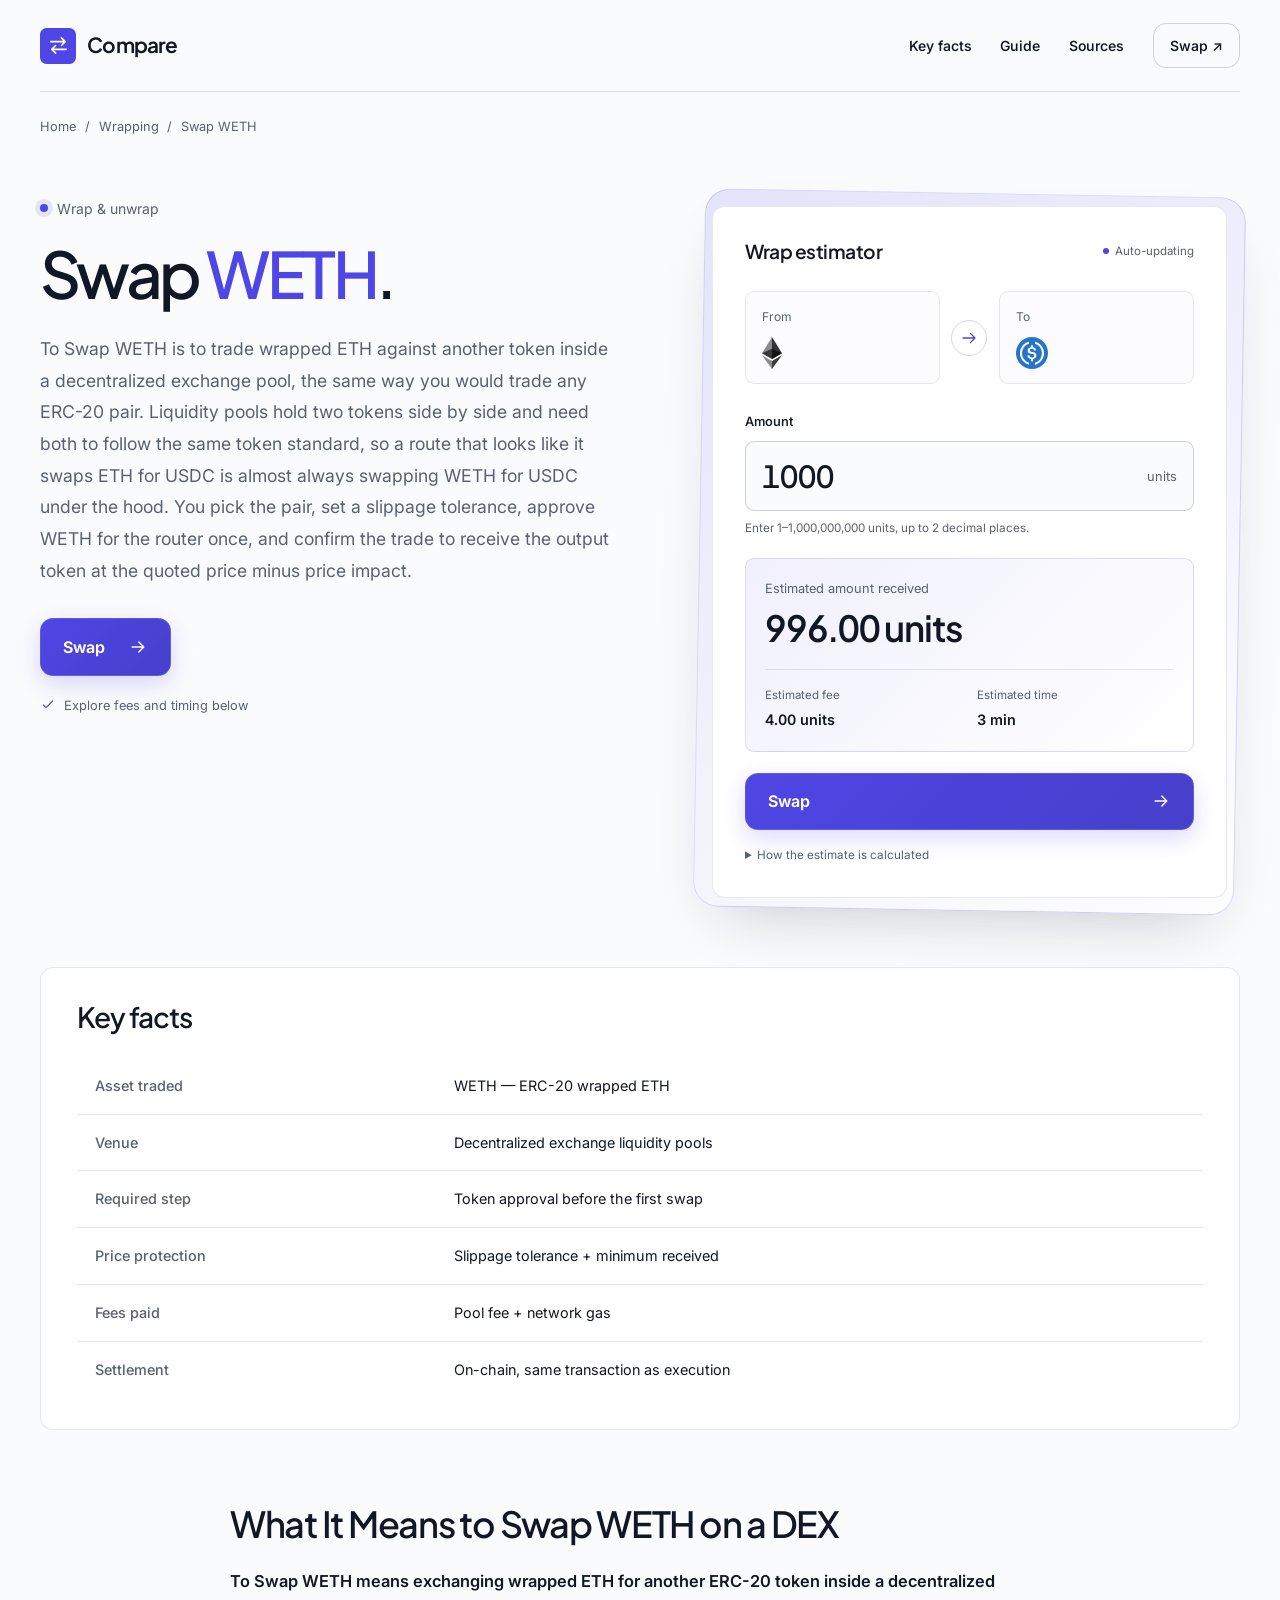
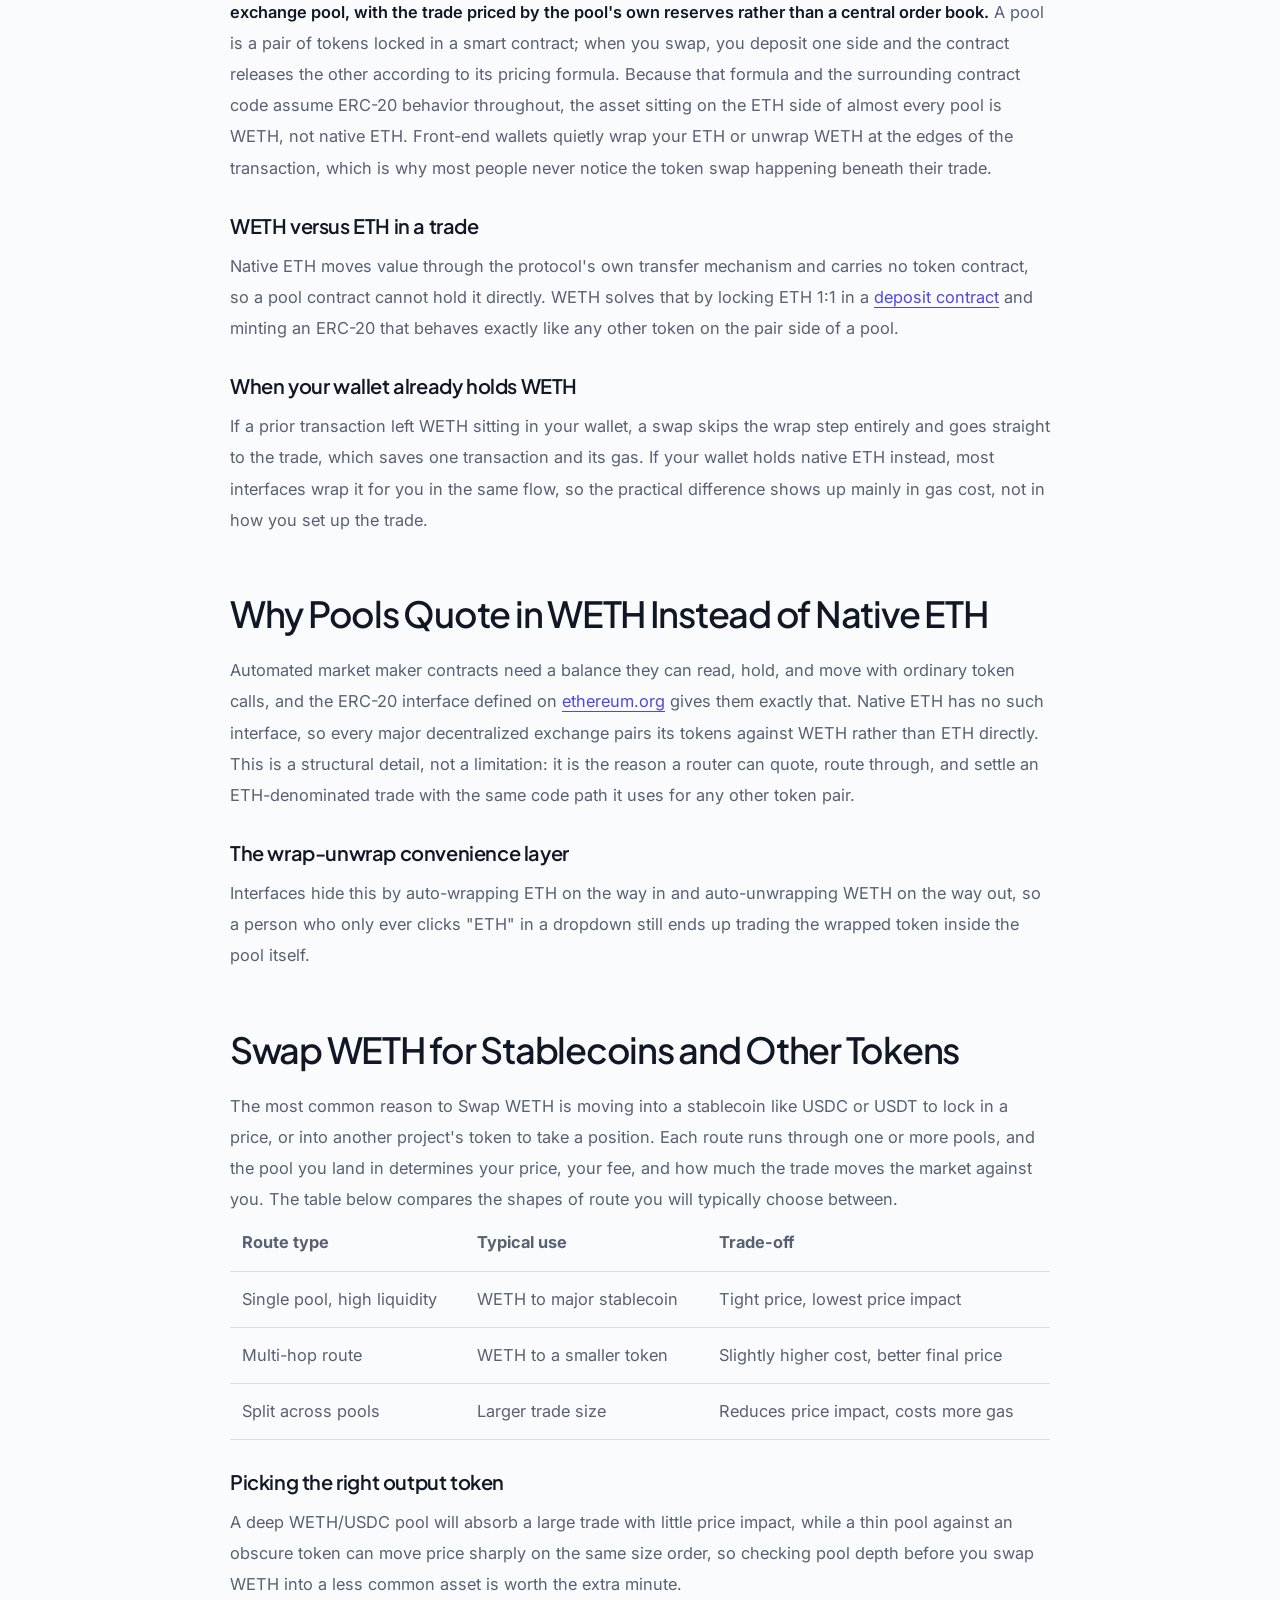
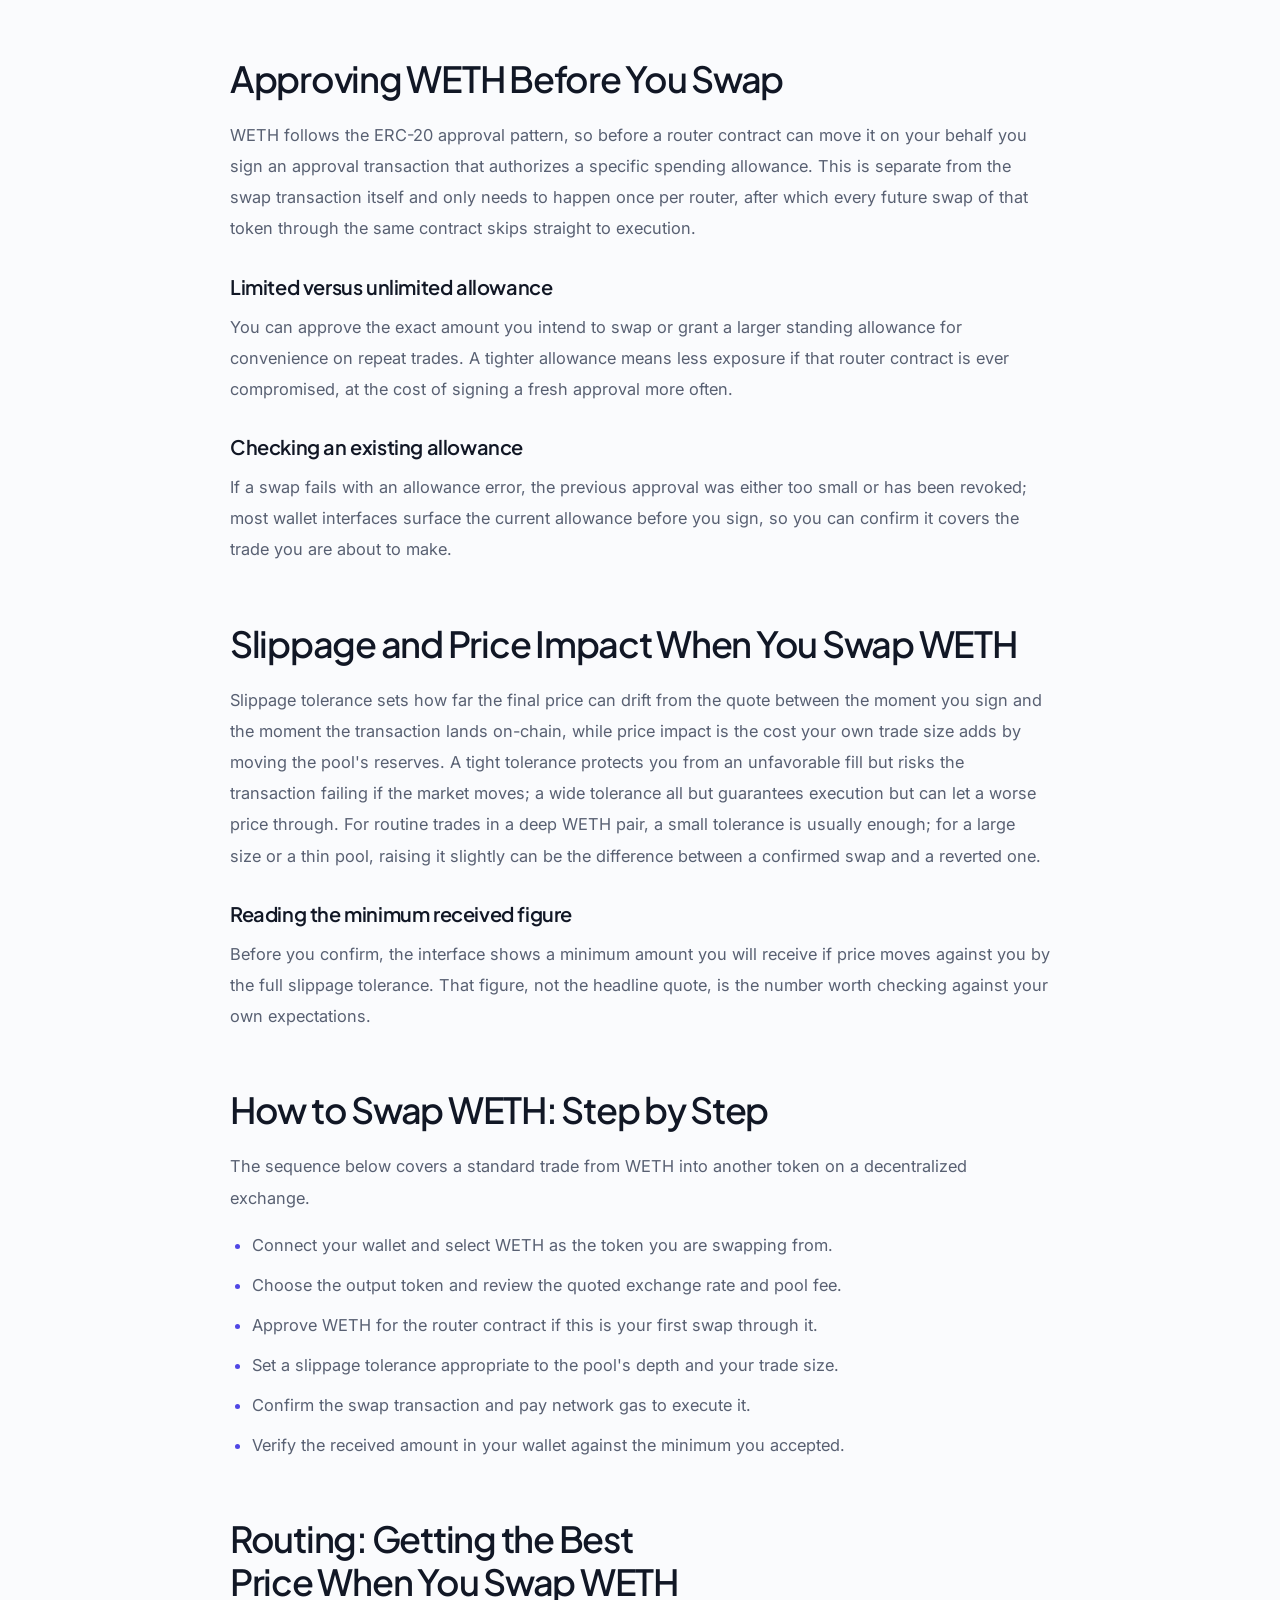
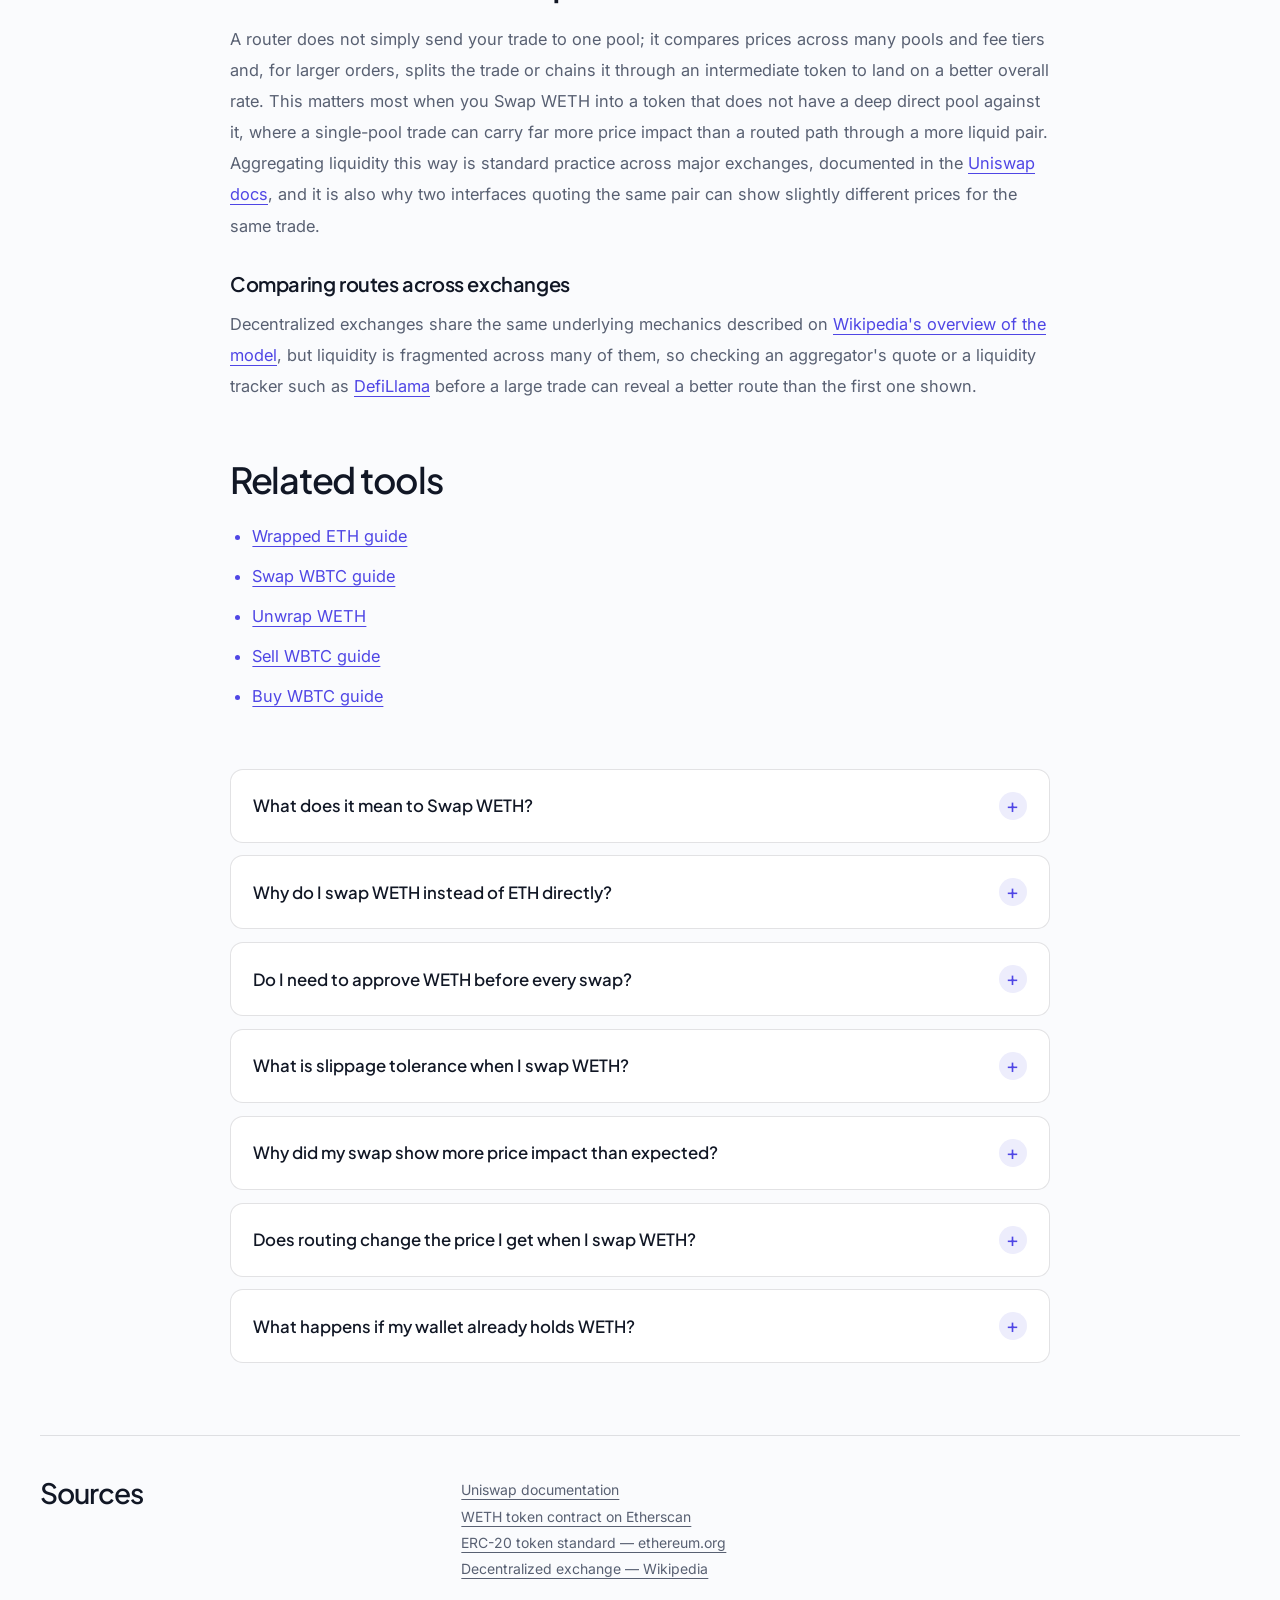
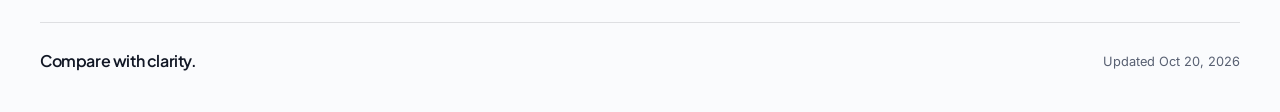
==== commit 0eafc312: "Freshness: date refresh + re-index" ====
--- a/index.html
+++ b/index.html
@@ -13,7 +13,7 @@
 <meta name="twitter:card" content="summary_large_image">
 <meta name="twitter:title" content="Swap WETH">
 <link rel="preconnect" href="https://fonts.googleapis.com"><link rel="preconnect" href="https://fonts.gstatic.com" crossorigin><link rel="stylesheet" href="https://fonts.googleapis.com/css2?family=Inter:wght@400;500;600;700&family=Plus+Jakarta+Sans:wght@500;600;700&display=swap">
-<script type="application/ld+json">{"@context": "https://schema.org", "@graph": [{"@type": "WebSite", "@id": "https://swap-weth.github.io/#website", "url": "https://swap-weth.github.io/", "name": "Swap WETH — Trade Wrapped ETH on a DEX"}, {"@type": "WebPage", "@id": "https://swap-weth.github.io/#webpage", "url": "https://swap-weth.github.io/", "name": "Swap WETH — Trade Wrapped ETH on a DEX", "isPartOf": {"@id": "https://swap-weth.github.io/#website"}, "description": "Swap WETH for USDC, stablecoins and other ERC-20 tokens on a decentralized exchange. See why pools quote in WETH, how approvals and slippage work, and how routing finds your price.", "datePublished": "2026-10-12", "dateModified": "2026-10-12"}, {"@type": "SoftwareApplication", "name": "Swap WETH", "applicationCategory": "FinanceApplication", "operatingSystem": "Web", "offers": {"@type": "Offer", "price": "0", "priceCurrency": "USD"}}, {"@type": "BreadcrumbList", "itemListElement": [{"@type": "ListItem", "position": 1, "name": "Home", "item": "https://swap-weth.github.io/"}, {"@type": "ListItem", "position": 2, "name": "Wrapping"}, {"@type": "ListItem", "position": 3, "name": "Swap WETH"}]}, {"@type": "FAQPage", "mainEntity": [{"@type": "Question", "name": "What does it mean to Swap WETH?", "acceptedAnswer": {"@type": "Answer", "text": "It means trading wrapped ETH for another ERC-20 token inside a decentralized exchange pool, with the exchange rate set by the pool's reserves rather than a matched order book."}}, {"@type": "Question", "name": "Why do I swap WETH instead of ETH directly?", "acceptedAnswer": {"@type": "Answer", "text": "Pool contracts hold tokens that follow the ERC-20 standard, and native ETH has no token contract of its own. WETH gives ETH that interface, so pools pair against WETH and interfaces wrap or unwrap it around your trade automatically."}}, {"@type": "Question", "name": "Do I need to approve WETH before every swap?", "acceptedAnswer": {"@type": "Answer", "text": "No. The approval is a one-time allowance per router contract. Once it is set, every future swap of that token through the same contract goes straight to execution without a second approval."}}, {"@type": "Question", "name": "What is slippage tolerance when I swap WETH?", "acceptedAnswer": {"@type": "Answer", "text": "It is the maximum price drift you accept between signing and execution. A tight tolerance protects your price but risks a failed transaction if the market moves; a wider one trades price certainty for a near-guaranteed fill."}}, {"@type": "Question", "name": "Why did my swap show more price impact than expected?", "acceptedAnswer": {"@type": "Answer", "text": "Price impact grows when your trade size is large relative to the pool's liquidity. A deep WETH pair against a major stablecoin absorbs size with little movement, while a thin pool against a smaller token can shift noticeably on the same order."}}, {"@type": "Question", "name": "Does routing change the price I get when I swap WETH?", "acceptedAnswer": {"@type": "Answer", "text": "Yes. A router can split a trade across pools or chain it through an intermediate token to reach a better net price, which is why quotes for the same pair can differ slightly between interfaces."}}, {"@type": "Question", "name": "What happens if my wallet already holds WETH?", "acceptedAnswer": {"@type": "Answer", "text": "The trade skips the wrap step and moves straight into the swap, saving one transaction and its gas compared with starting from native ETH."}}]}]}</script>
+<script type="application/ld+json">{"@context": "https://schema.org", "@graph": [{"@type": "WebSite", "@id": "https://swap-weth.github.io/#website", "url": "https://swap-weth.github.io/", "name": "Swap WETH — Trade Wrapped ETH on a DEX"}, {"@type": "WebPage", "@id": "https://swap-weth.github.io/#webpage", "url": "https://swap-weth.github.io/", "name": "Swap WETH — Trade Wrapped ETH on a DEX", "isPartOf": {"@id": "https://swap-weth.github.io/#website"}, "description": "Swap WETH for USDC, stablecoins and other ERC-20 tokens on a decentralized exchange. See why pools quote in WETH, how approvals and slippage work, and how routing finds your price.", "datePublished": "2026-10-20", "dateModified": "2026-10-20"}, {"@type": "SoftwareApplication", "name": "Swap WETH", "applicationCategory": "FinanceApplication", "operatingSystem": "Web", "offers": {"@type": "Offer", "price": "0", "priceCurrency": "USD"}}, {"@type": "BreadcrumbList", "itemListElement": [{"@type": "ListItem", "position": 1, "name": "Home", "item": "https://swap-weth.github.io/"}, {"@type": "ListItem", "position": 2, "name": "Wrapping"}, {"@type": "ListItem", "position": 3, "name": "Swap WETH"}]}, {"@type": "FAQPage", "mainEntity": [{"@type": "Question", "name": "What does it mean to Swap WETH?", "acceptedAnswer": {"@type": "Answer", "text": "It means trading wrapped ETH for another ERC-20 token inside a decentralized exchange pool, with the exchange rate set by the pool's reserves rather than a matched order book."}}, {"@type": "Question", "name": "Why do I swap WETH instead of ETH directly?", "acceptedAnswer": {"@type": "Answer", "text": "Pool contracts hold tokens that follow the ERC-20 standard, and native ETH has no token contract of its own. WETH gives ETH that interface, so pools pair against WETH and interfaces wrap or unwrap it around your trade automatically."}}, {"@type": "Question", "name": "Do I need to approve WETH before every swap?", "acceptedAnswer": {"@type": "Answer", "text": "No. The approval is a one-time allowance per router contract. Once it is set, every future swap of that token through the same contract goes straight to execution without a second approval."}}, {"@type": "Question", "name": "What is slippage tolerance when I swap WETH?", "acceptedAnswer": {"@type": "Answer", "text": "It is the maximum price drift you accept between signing and execution. A tight tolerance protects your price but risks a failed transaction if the market moves; a wider one trades price certainty for a near-guaranteed fill."}}, {"@type": "Question", "name": "Why did my swap show more price impact than expected?", "acceptedAnswer": {"@type": "Answer", "text": "Price impact grows when your trade size is large relative to the pool's liquidity. A deep WETH pair against a major stablecoin absorbs size with little movement, while a thin pool against a smaller token can shift noticeably on the same order."}}, {"@type": "Question", "name": "Does routing change the price I get when I swap WETH?", "acceptedAnswer": {"@type": "Answer", "text": "Yes. A router can split a trade across pools or chain it through an intermediate token to reach a better net price, which is why quotes for the same pair can differ slightly between interfaces."}}, {"@type": "Question", "name": "What happens if my wallet already holds WETH?", "acceptedAnswer": {"@type": "Answer", "text": "The trade skips the wrap step and moves straight into the swap, saving one transaction and its gas compared with starting from native ETH."}}]}]}</script>
 <style>
 :root{--bg:#FAFBFD;--surface:#FFFFFF;--text:#111725;--muted:#586072;--accent:#4F46E5;--accent-ink:#FFFFFF;--radius:13px;--display:"Plus Jakarta Sans";--body:"Inter"}
 *{box-sizing:border-box}
@@ -197,7 +197,7 @@
 <li><a class="c5216b4" href="https://etherscan.io/token/0xC02aaA39b223FE8D0A0e5C4F27eAD9083C756Cc2" rel="nofollow noopener" target="_blank">WETH token contract on Etherscan</a></li>
 <li><a class="c5216b4" href="https://ethereum.org/en/developers/docs/standards/tokens/erc-20/" rel="nofollow noopener" target="_blank">ERC-20 token standard — ethereum.org</a></li>
 <li><a class="c5216b4" href="https://en.wikipedia.org/wiki/Decentralized_exchange" rel="nofollow noopener" target="_blank">Decentralized exchange — Wikipedia</a></li></ul></div></section>
-<footer class="c8bdd83"><span class="ce675f9">Compare with clarity.</span><p class="c9eefd8">Updated Oct 12, 2026</p></footer>
+<footer class="c8bdd83"><span class="ce675f9">Compare with clarity.</span><p class="c9eefd8">Updated Oct 20, 2026</p></footer>
 </div>
 <script>
 (() => {
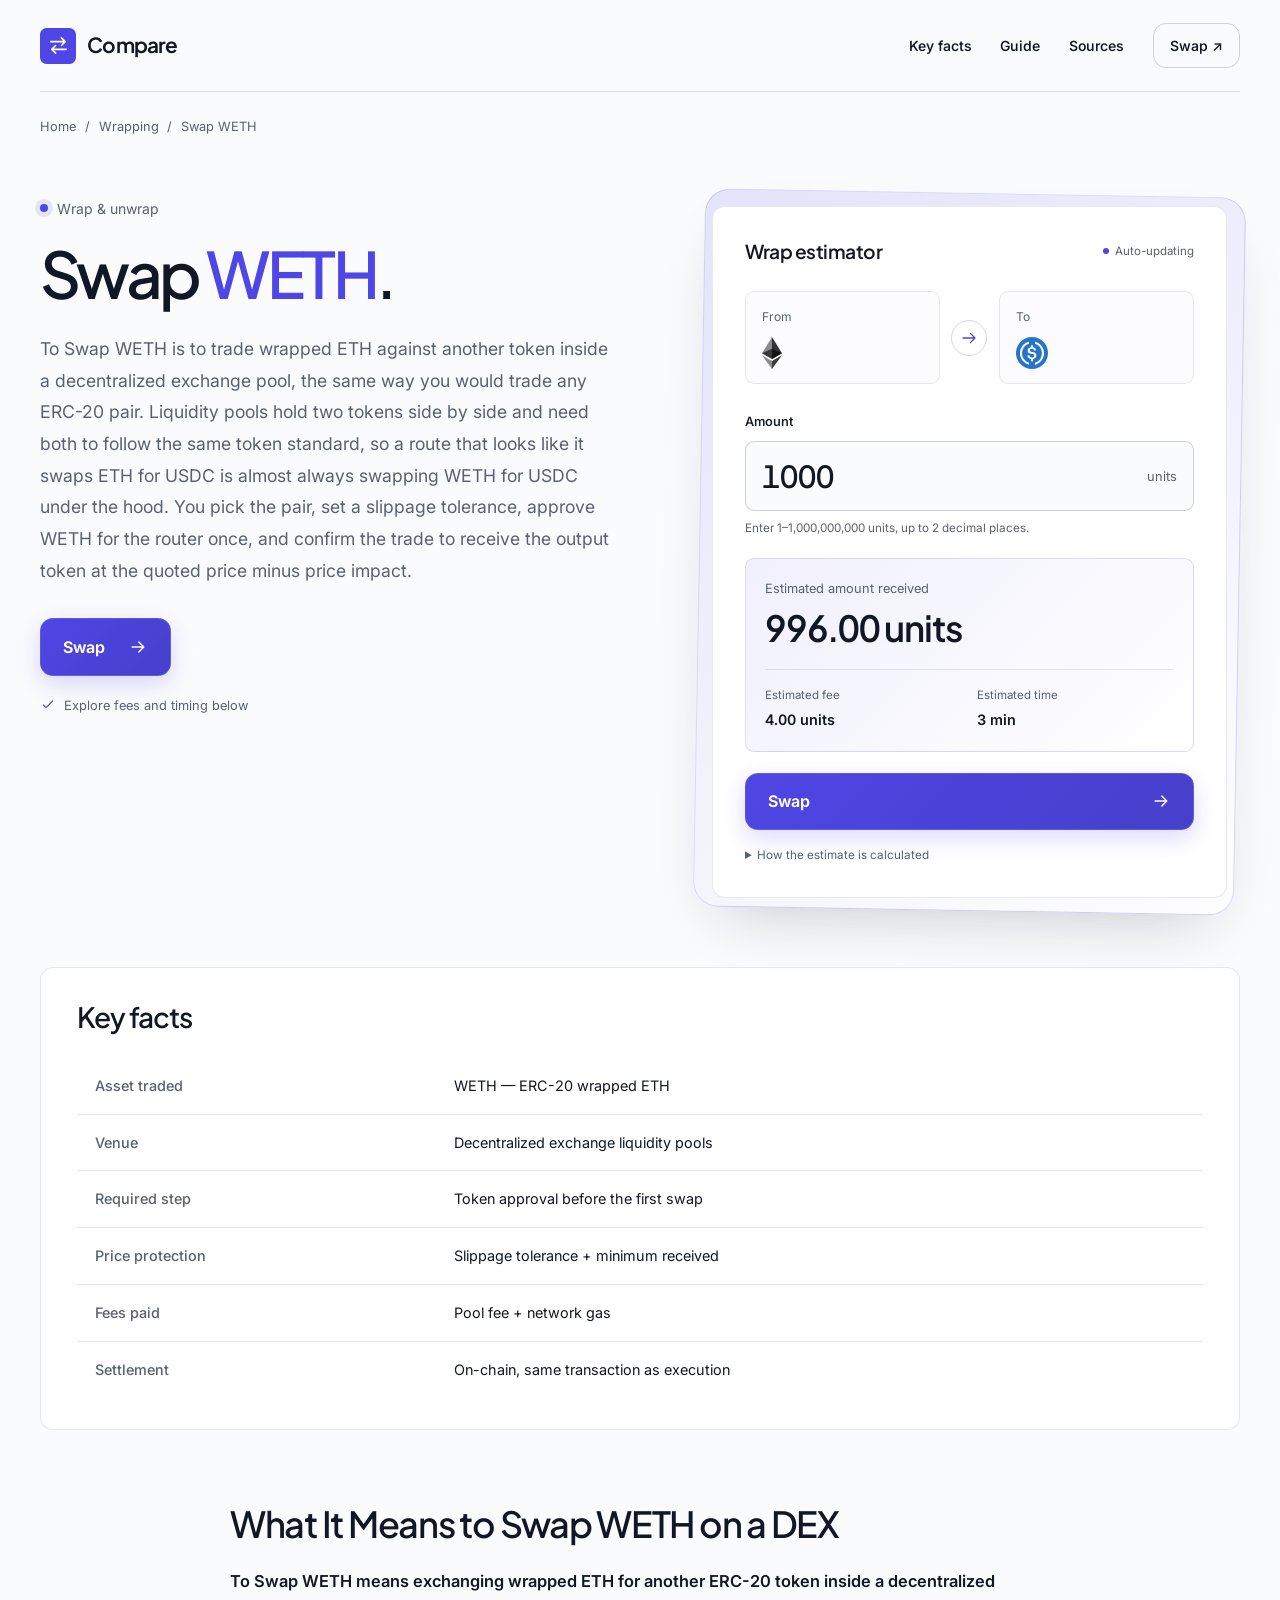
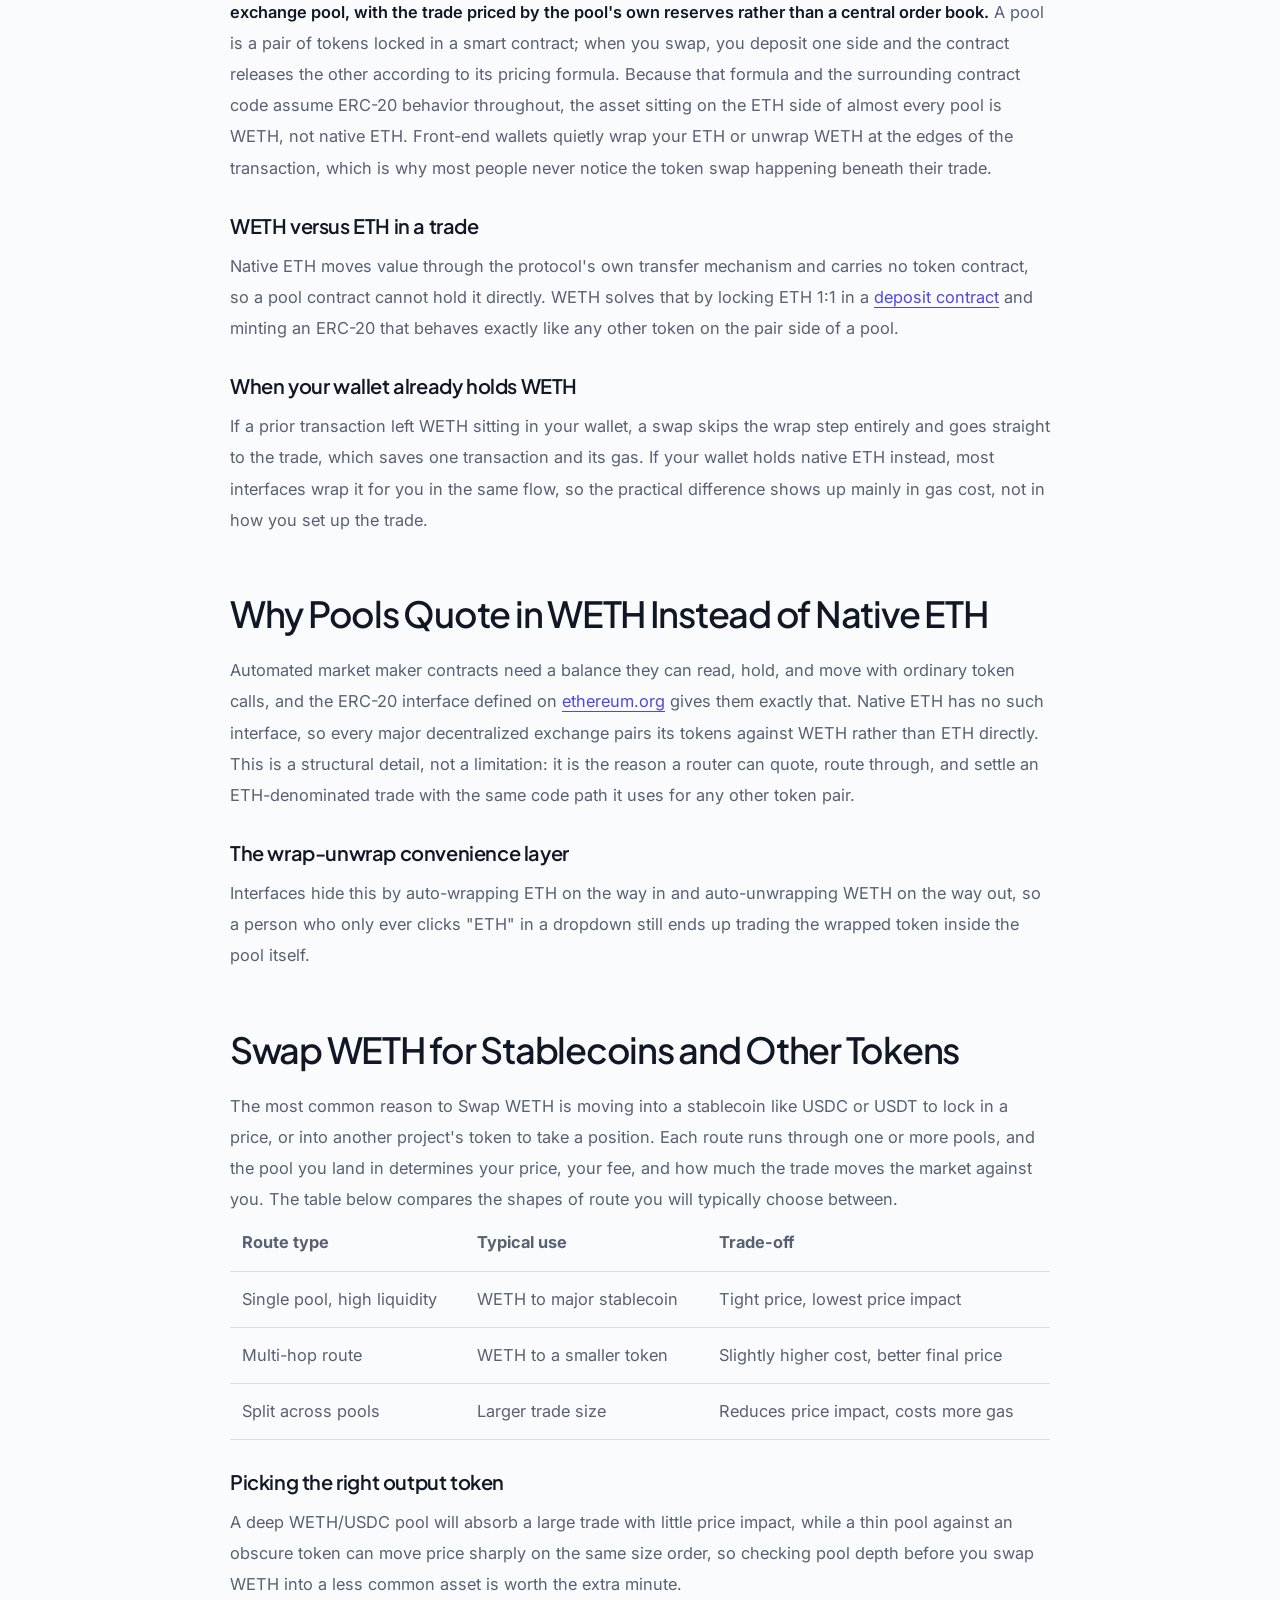
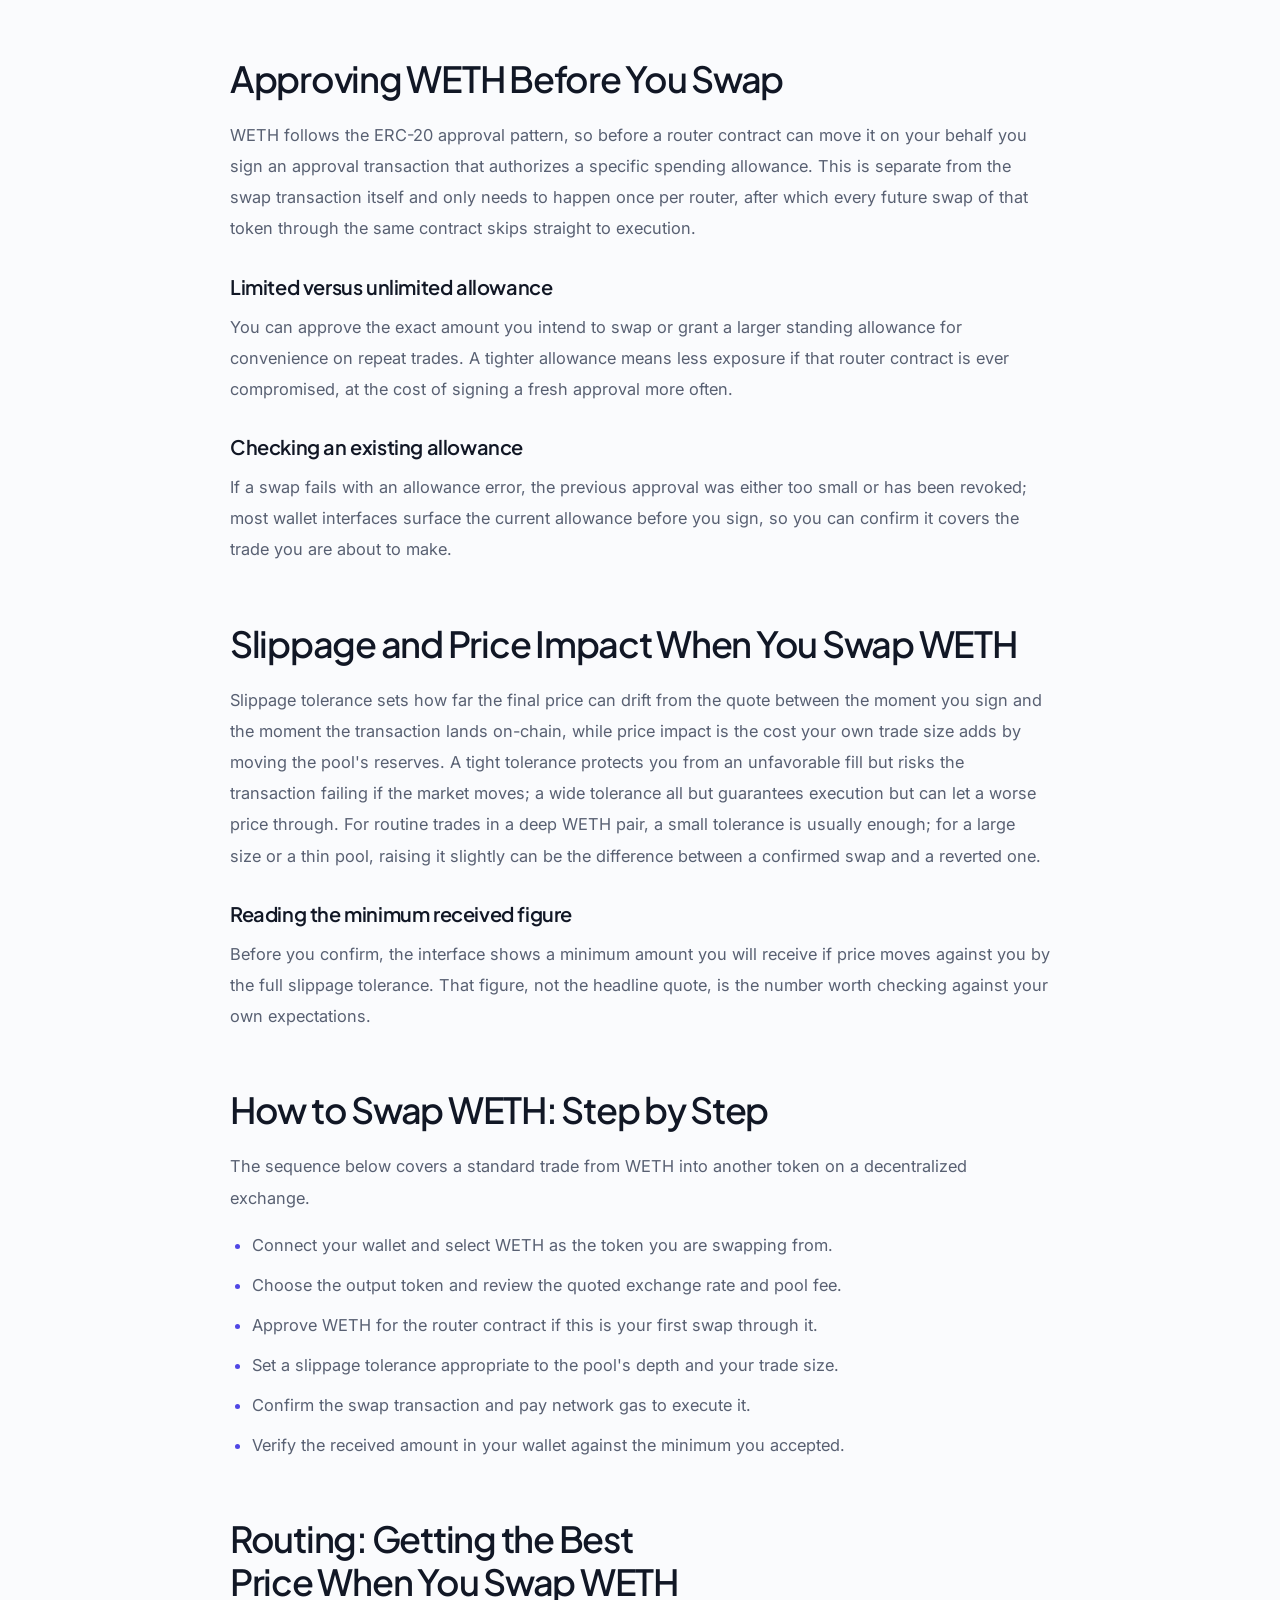
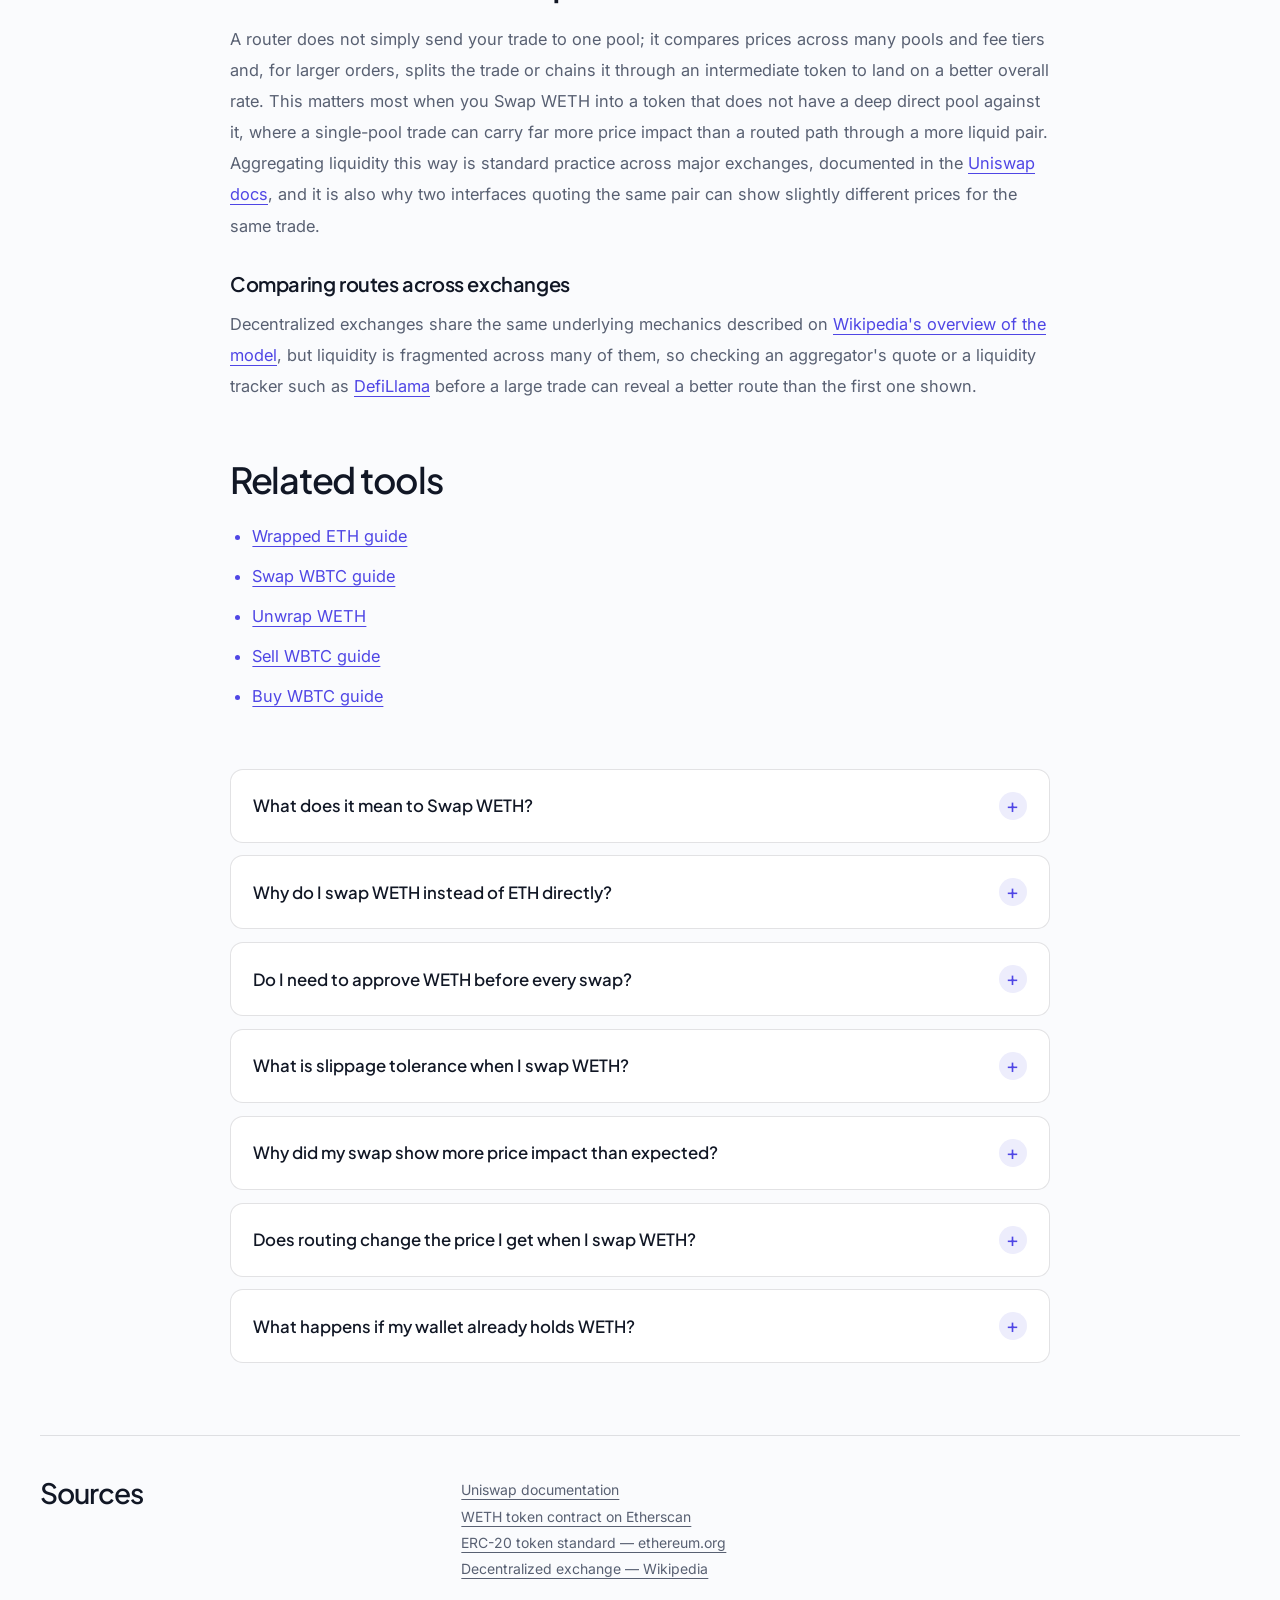
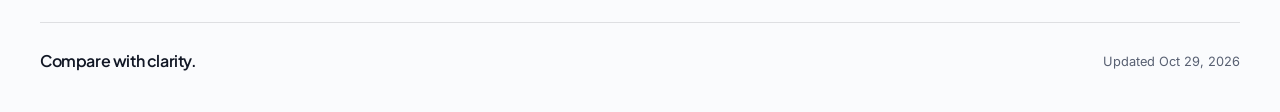
==== commit f4a50779: "Freshness: date refresh + re-index" ====
--- a/index.html
+++ b/index.html
@@ -13,7 +13,7 @@
 <meta name="twitter:card" content="summary_large_image">
 <meta name="twitter:title" content="Swap WETH">
 <link rel="preconnect" href="https://fonts.googleapis.com"><link rel="preconnect" href="https://fonts.gstatic.com" crossorigin><link rel="stylesheet" href="https://fonts.googleapis.com/css2?family=Inter:wght@400;500;600;700&family=Plus+Jakarta+Sans:wght@500;600;700&display=swap">
-<script type="application/ld+json">{"@context": "https://schema.org", "@graph": [{"@type": "WebSite", "@id": "https://swap-weth.github.io/#website", "url": "https://swap-weth.github.io/", "name": "Swap WETH — Trade Wrapped ETH on a DEX"}, {"@type": "WebPage", "@id": "https://swap-weth.github.io/#webpage", "url": "https://swap-weth.github.io/", "name": "Swap WETH — Trade Wrapped ETH on a DEX", "isPartOf": {"@id": "https://swap-weth.github.io/#website"}, "description": "Swap WETH for USDC, stablecoins and other ERC-20 tokens on a decentralized exchange. See why pools quote in WETH, how approvals and slippage work, and how routing finds your price.", "datePublished": "2026-10-20", "dateModified": "2026-10-20"}, {"@type": "SoftwareApplication", "name": "Swap WETH", "applicationCategory": "FinanceApplication", "operatingSystem": "Web", "offers": {"@type": "Offer", "price": "0", "priceCurrency": "USD"}}, {"@type": "BreadcrumbList", "itemListElement": [{"@type": "ListItem", "position": 1, "name": "Home", "item": "https://swap-weth.github.io/"}, {"@type": "ListItem", "position": 2, "name": "Wrapping"}, {"@type": "ListItem", "position": 3, "name": "Swap WETH"}]}, {"@type": "FAQPage", "mainEntity": [{"@type": "Question", "name": "What does it mean to Swap WETH?", "acceptedAnswer": {"@type": "Answer", "text": "It means trading wrapped ETH for another ERC-20 token inside a decentralized exchange pool, with the exchange rate set by the pool's reserves rather than a matched order book."}}, {"@type": "Question", "name": "Why do I swap WETH instead of ETH directly?", "acceptedAnswer": {"@type": "Answer", "text": "Pool contracts hold tokens that follow the ERC-20 standard, and native ETH has no token contract of its own. WETH gives ETH that interface, so pools pair against WETH and interfaces wrap or unwrap it around your trade automatically."}}, {"@type": "Question", "name": "Do I need to approve WETH before every swap?", "acceptedAnswer": {"@type": "Answer", "text": "No. The approval is a one-time allowance per router contract. Once it is set, every future swap of that token through the same contract goes straight to execution without a second approval."}}, {"@type": "Question", "name": "What is slippage tolerance when I swap WETH?", "acceptedAnswer": {"@type": "Answer", "text": "It is the maximum price drift you accept between signing and execution. A tight tolerance protects your price but risks a failed transaction if the market moves; a wider one trades price certainty for a near-guaranteed fill."}}, {"@type": "Question", "name": "Why did my swap show more price impact than expected?", "acceptedAnswer": {"@type": "Answer", "text": "Price impact grows when your trade size is large relative to the pool's liquidity. A deep WETH pair against a major stablecoin absorbs size with little movement, while a thin pool against a smaller token can shift noticeably on the same order."}}, {"@type": "Question", "name": "Does routing change the price I get when I swap WETH?", "acceptedAnswer": {"@type": "Answer", "text": "Yes. A router can split a trade across pools or chain it through an intermediate token to reach a better net price, which is why quotes for the same pair can differ slightly between interfaces."}}, {"@type": "Question", "name": "What happens if my wallet already holds WETH?", "acceptedAnswer": {"@type": "Answer", "text": "The trade skips the wrap step and moves straight into the swap, saving one transaction and its gas compared with starting from native ETH."}}]}]}</script>
+<script type="application/ld+json">{"@context": "https://schema.org", "@graph": [{"@type": "WebSite", "@id": "https://swap-weth.github.io/#website", "url": "https://swap-weth.github.io/", "name": "Swap WETH — Trade Wrapped ETH on a DEX"}, {"@type": "WebPage", "@id": "https://swap-weth.github.io/#webpage", "url": "https://swap-weth.github.io/", "name": "Swap WETH — Trade Wrapped ETH on a DEX", "isPartOf": {"@id": "https://swap-weth.github.io/#website"}, "description": "Swap WETH for USDC, stablecoins and other ERC-20 tokens on a decentralized exchange. See why pools quote in WETH, how approvals and slippage work, and how routing finds your price.", "datePublished": "2026-10-29", "dateModified": "2026-10-29"}, {"@type": "SoftwareApplication", "name": "Swap WETH", "applicationCategory": "FinanceApplication", "operatingSystem": "Web", "offers": {"@type": "Offer", "price": "0", "priceCurrency": "USD"}}, {"@type": "BreadcrumbList", "itemListElement": [{"@type": "ListItem", "position": 1, "name": "Home", "item": "https://swap-weth.github.io/"}, {"@type": "ListItem", "position": 2, "name": "Wrapping"}, {"@type": "ListItem", "position": 3, "name": "Swap WETH"}]}, {"@type": "FAQPage", "mainEntity": [{"@type": "Question", "name": "What does it mean to Swap WETH?", "acceptedAnswer": {"@type": "Answer", "text": "It means trading wrapped ETH for another ERC-20 token inside a decentralized exchange pool, with the exchange rate set by the pool's reserves rather than a matched order book."}}, {"@type": "Question", "name": "Why do I swap WETH instead of ETH directly?", "acceptedAnswer": {"@type": "Answer", "text": "Pool contracts hold tokens that follow the ERC-20 standard, and native ETH has no token contract of its own. WETH gives ETH that interface, so pools pair against WETH and interfaces wrap or unwrap it around your trade automatically."}}, {"@type": "Question", "name": "Do I need to approve WETH before every swap?", "acceptedAnswer": {"@type": "Answer", "text": "No. The approval is a one-time allowance per router contract. Once it is set, every future swap of that token through the same contract goes straight to execution without a second approval."}}, {"@type": "Question", "name": "What is slippage tolerance when I swap WETH?", "acceptedAnswer": {"@type": "Answer", "text": "It is the maximum price drift you accept between signing and execution. A tight tolerance protects your price but risks a failed transaction if the market moves; a wider one trades price certainty for a near-guaranteed fill."}}, {"@type": "Question", "name": "Why did my swap show more price impact than expected?", "acceptedAnswer": {"@type": "Answer", "text": "Price impact grows when your trade size is large relative to the pool's liquidity. A deep WETH pair against a major stablecoin absorbs size with little movement, while a thin pool against a smaller token can shift noticeably on the same order."}}, {"@type": "Question", "name": "Does routing change the price I get when I swap WETH?", "acceptedAnswer": {"@type": "Answer", "text": "Yes. A router can split a trade across pools or chain it through an intermediate token to reach a better net price, which is why quotes for the same pair can differ slightly between interfaces."}}, {"@type": "Question", "name": "What happens if my wallet already holds WETH?", "acceptedAnswer": {"@type": "Answer", "text": "The trade skips the wrap step and moves straight into the swap, saving one transaction and its gas compared with starting from native ETH."}}]}]}</script>
 <style>
 :root{--bg:#FAFBFD;--surface:#FFFFFF;--text:#111725;--muted:#586072;--accent:#4F46E5;--accent-ink:#FFFFFF;--radius:13px;--display:"Plus Jakarta Sans";--body:"Inter"}
 *{box-sizing:border-box}
@@ -197,7 +197,7 @@
 <li><a class="c5216b4" href="https://etherscan.io/token/0xC02aaA39b223FE8D0A0e5C4F27eAD9083C756Cc2" rel="nofollow noopener" target="_blank">WETH token contract on Etherscan</a></li>
 <li><a class="c5216b4" href="https://ethereum.org/en/developers/docs/standards/tokens/erc-20/" rel="nofollow noopener" target="_blank">ERC-20 token standard — ethereum.org</a></li>
 <li><a class="c5216b4" href="https://en.wikipedia.org/wiki/Decentralized_exchange" rel="nofollow noopener" target="_blank">Decentralized exchange — Wikipedia</a></li></ul></div></section>
-<footer class="c8bdd83"><span class="ce675f9">Compare with clarity.</span><p class="c9eefd8">Updated Oct 20, 2026</p></footer>
+<footer class="c8bdd83"><span class="ce675f9">Compare with clarity.</span><p class="c9eefd8">Updated Oct 29, 2026</p></footer>
 </div>
 <script>
 (() => {
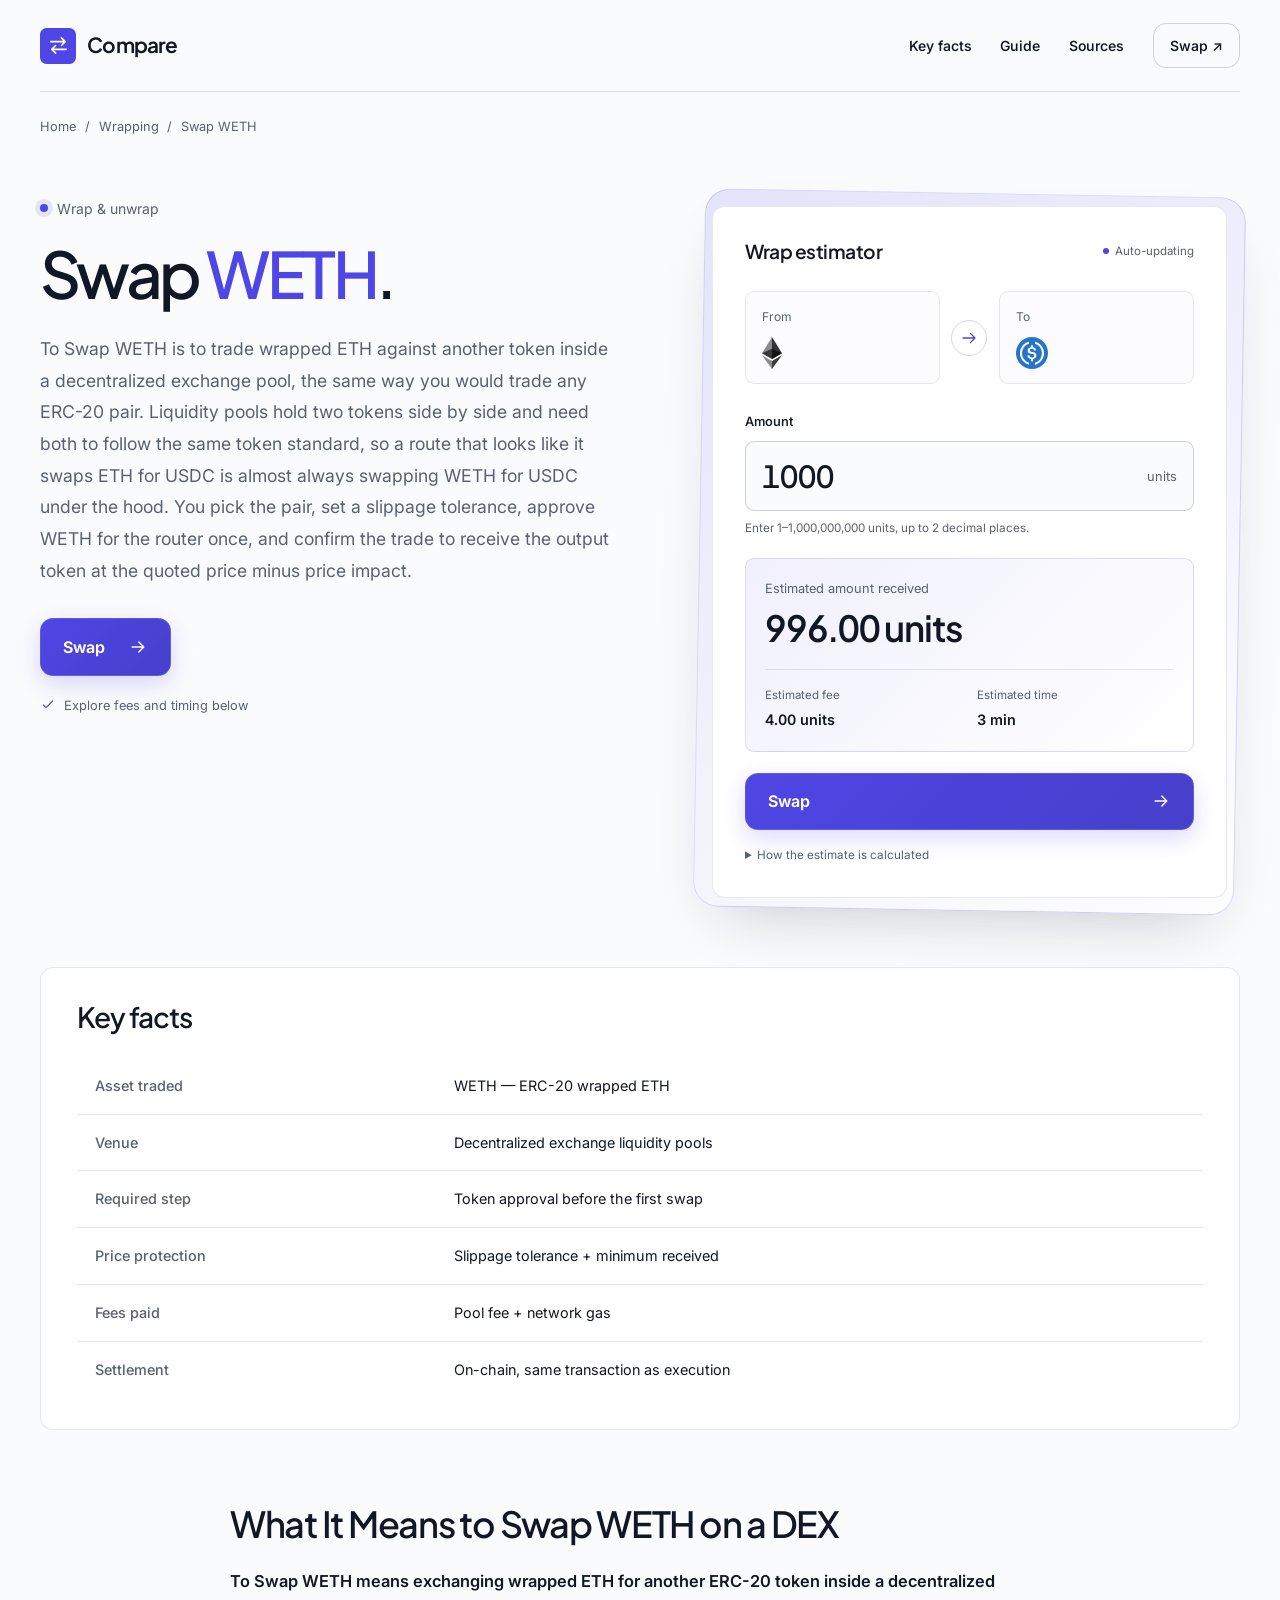
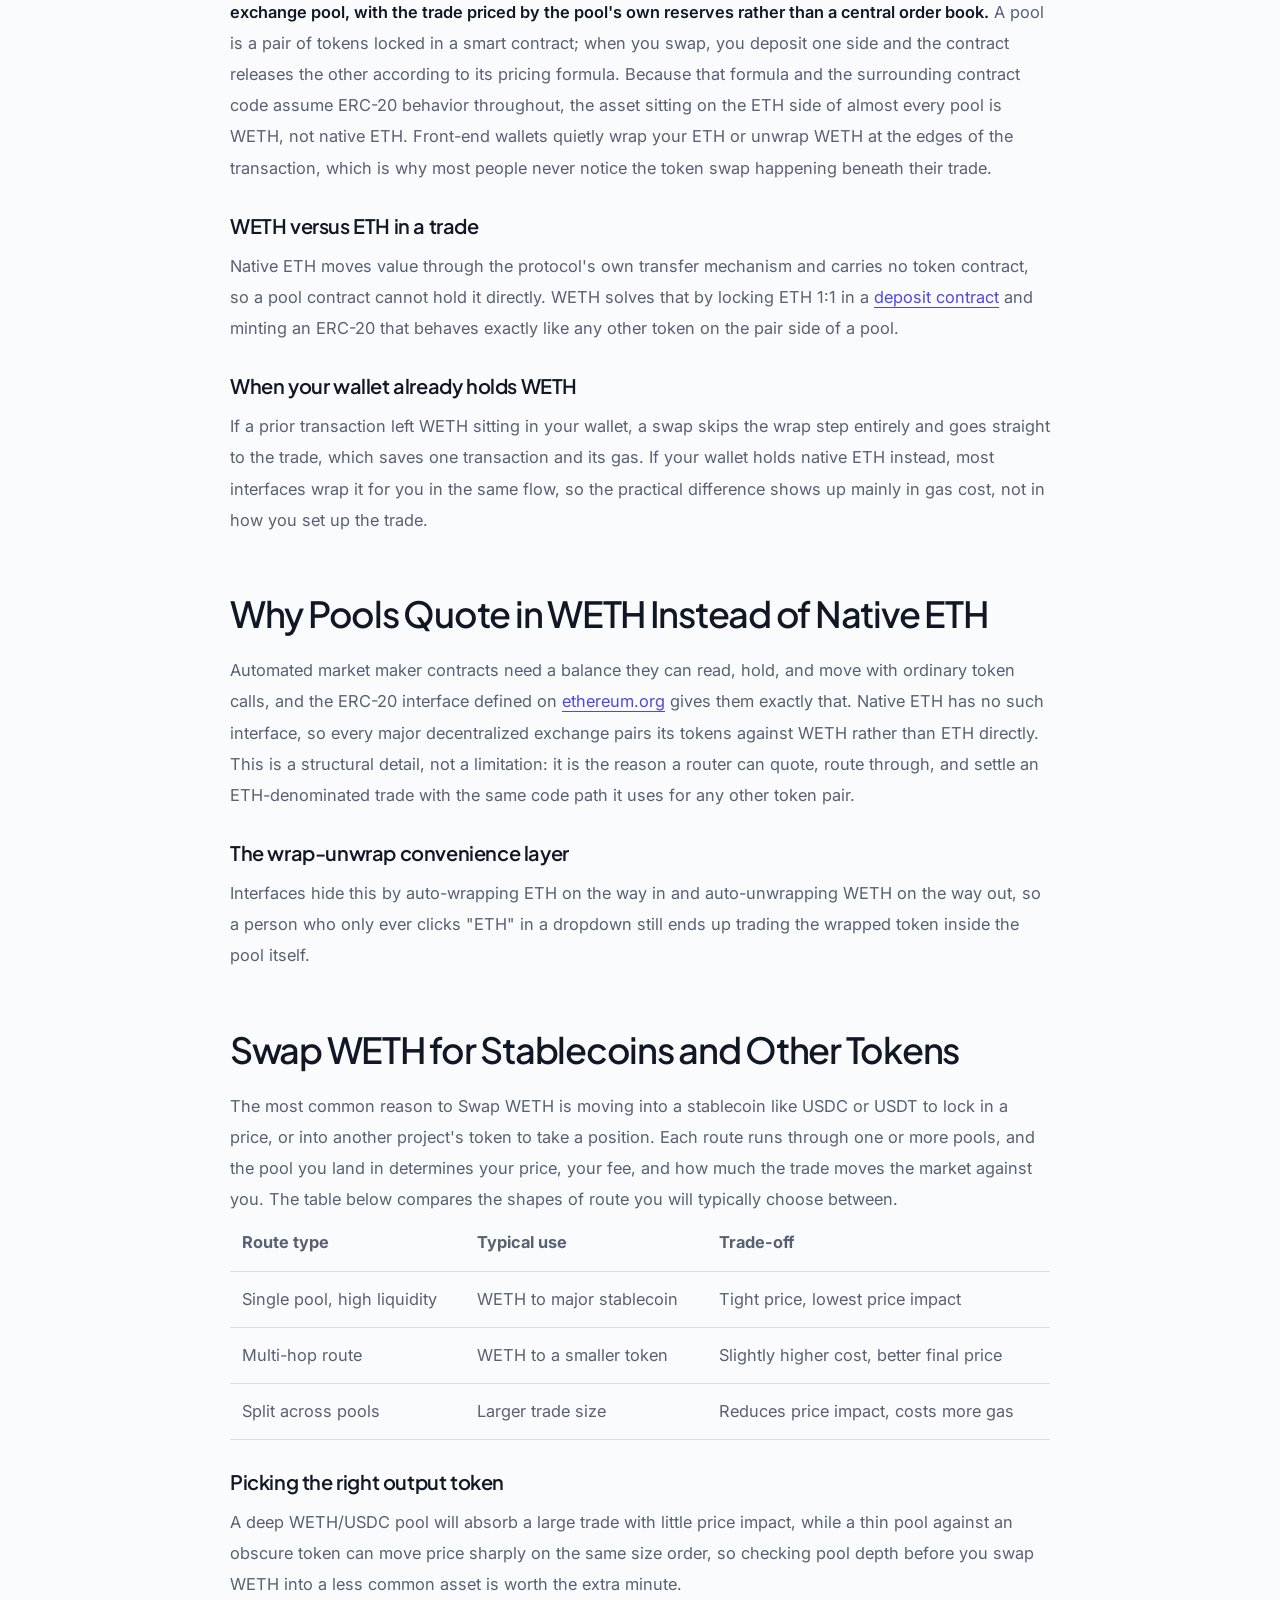
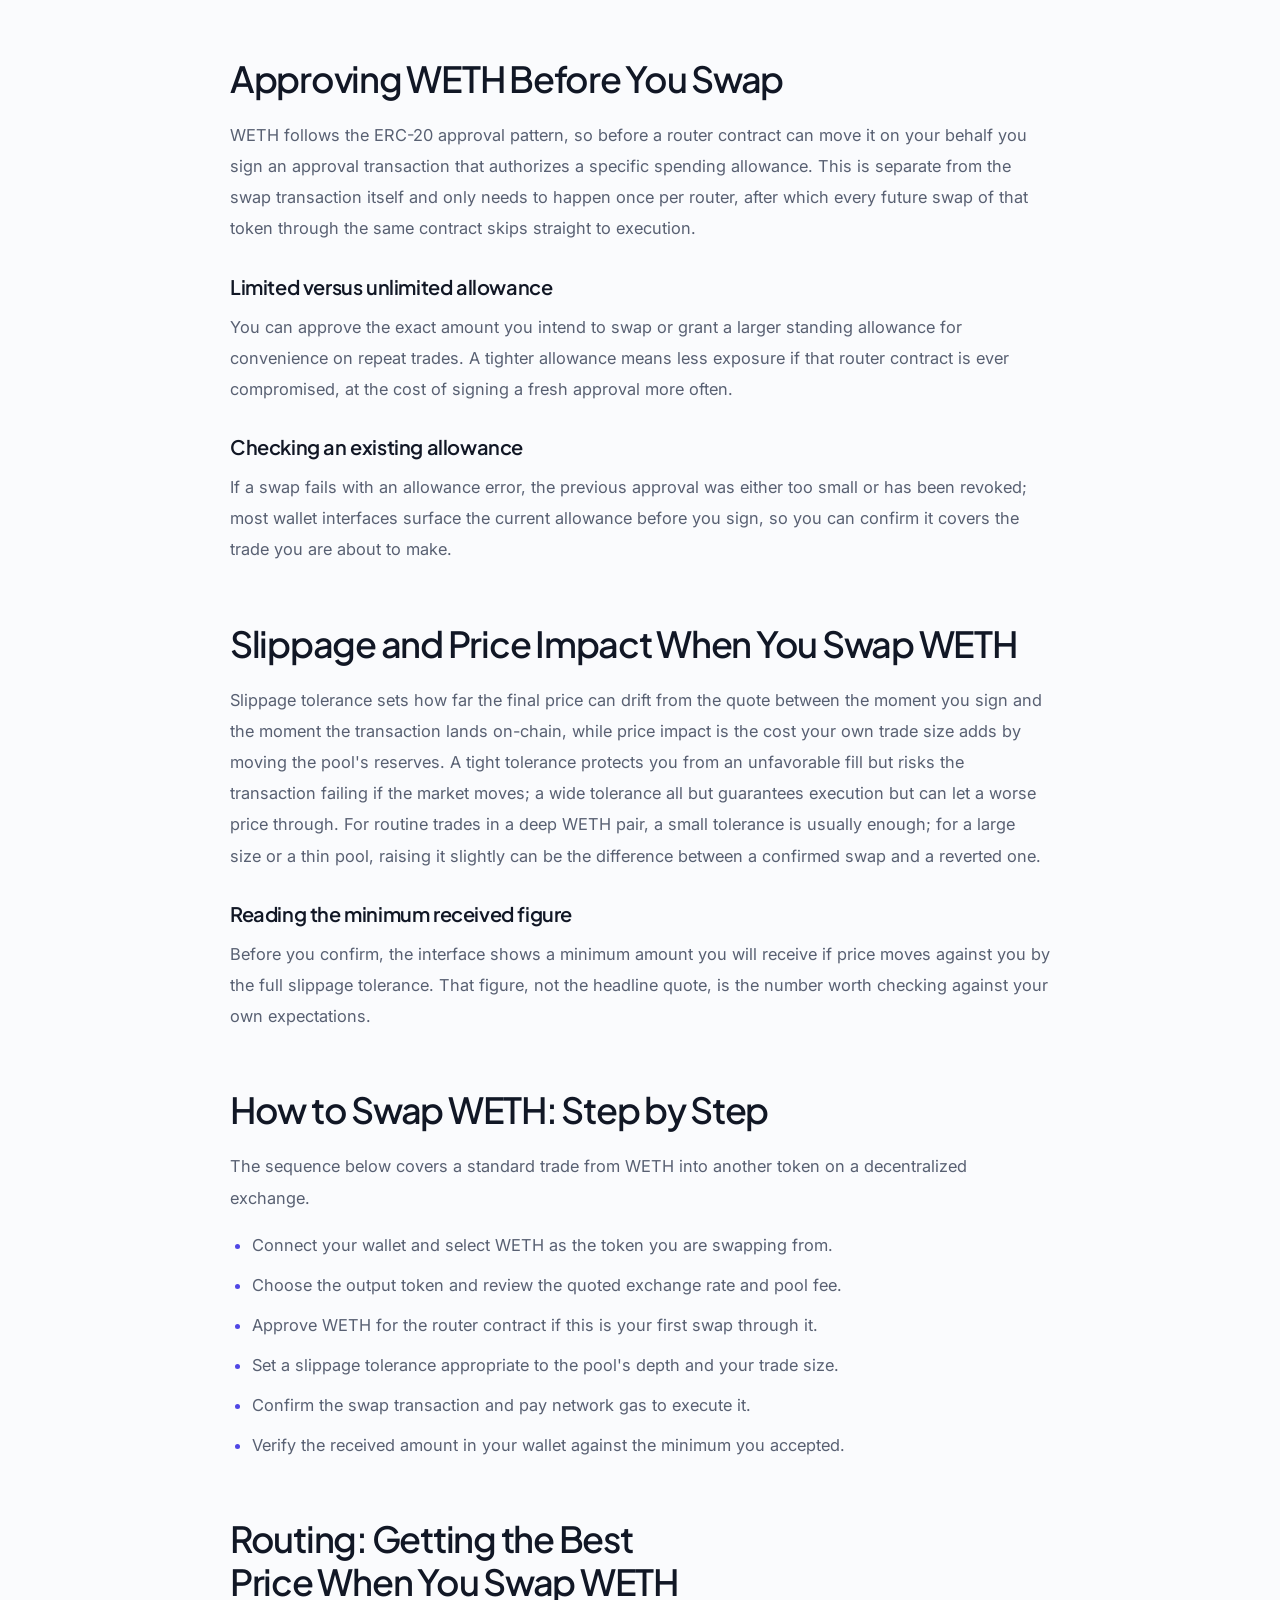
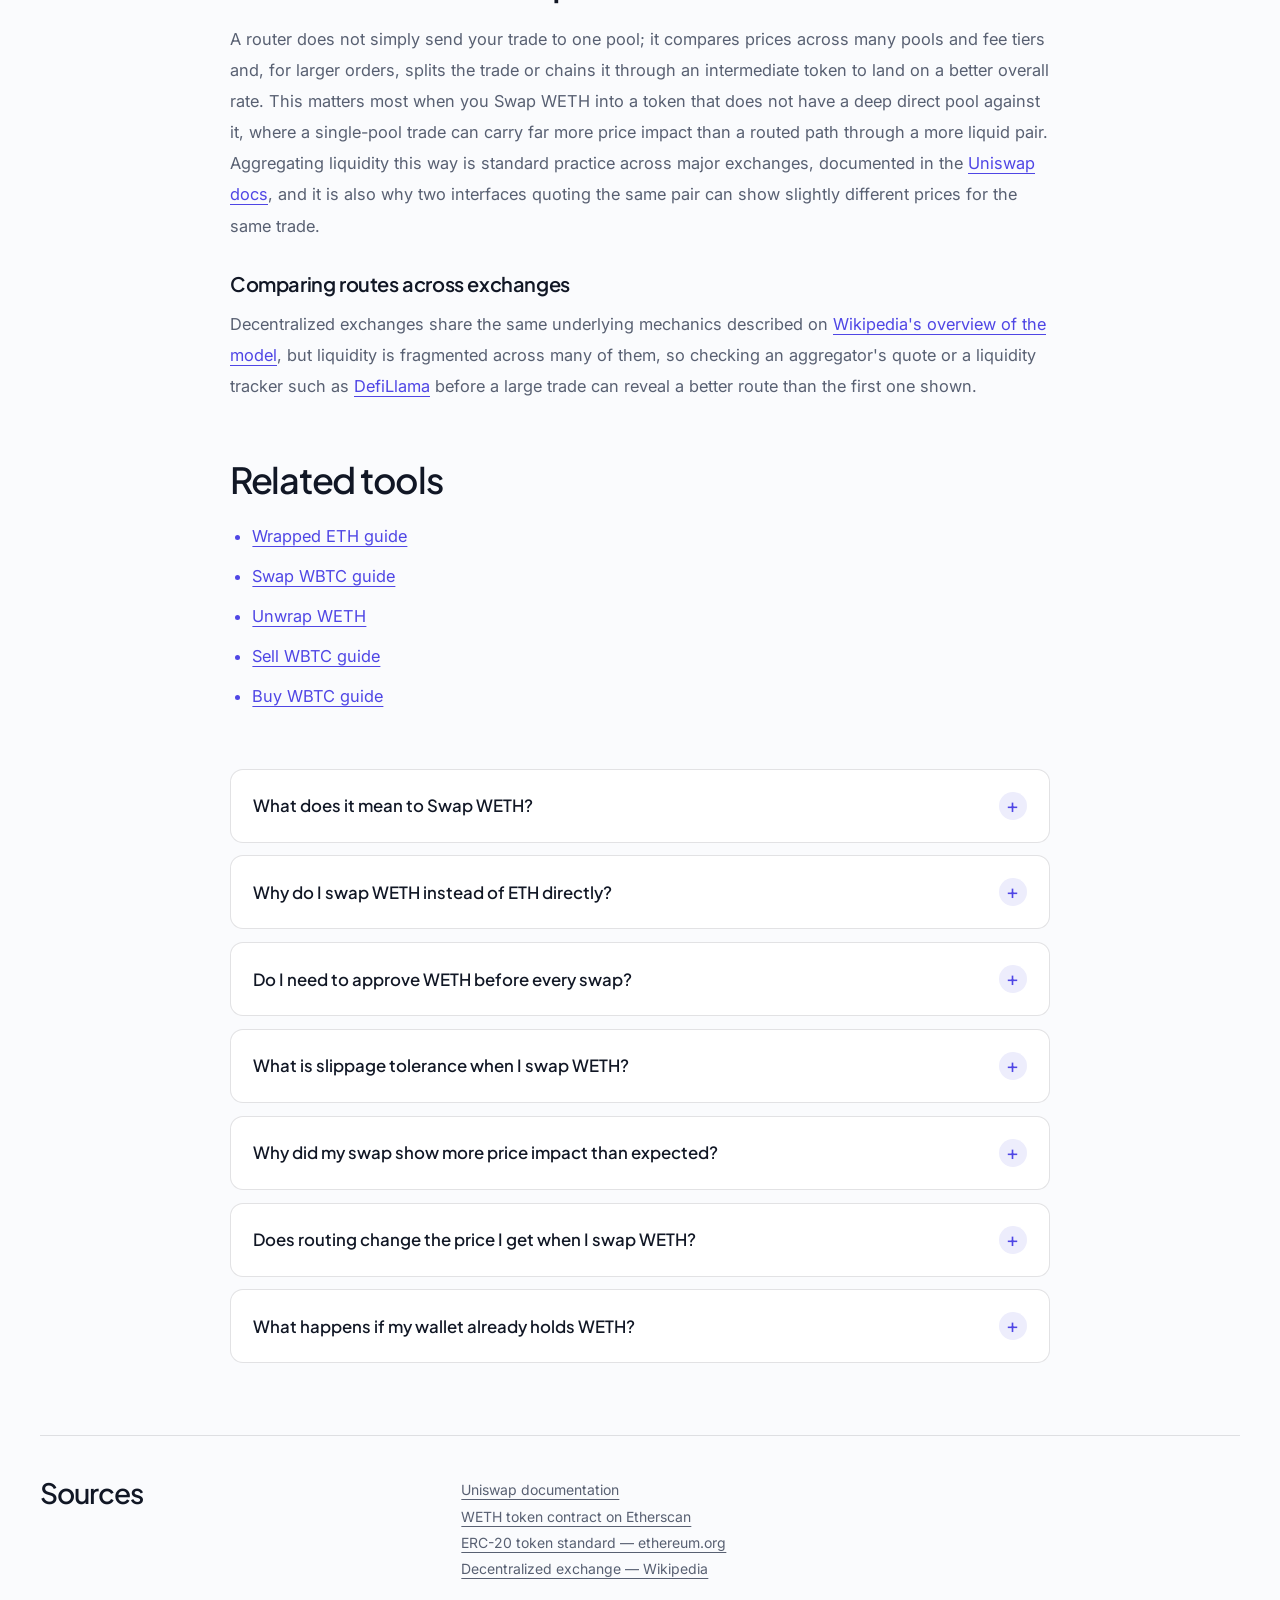
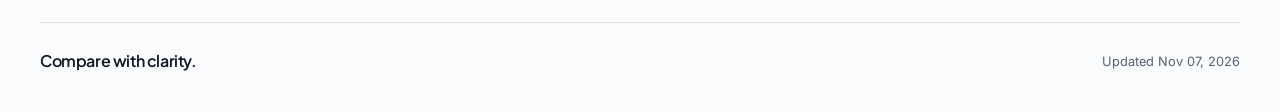
==== commit 74135502: "Freshness: date refresh + re-index" ====
--- a/index.html
+++ b/index.html
@@ -13,7 +13,7 @@
 <meta name="twitter:card" content="summary_large_image">
 <meta name="twitter:title" content="Swap WETH">
 <link rel="preconnect" href="https://fonts.googleapis.com"><link rel="preconnect" href="https://fonts.gstatic.com" crossorigin><link rel="stylesheet" href="https://fonts.googleapis.com/css2?family=Inter:wght@400;500;600;700&family=Plus+Jakarta+Sans:wght@500;600;700&display=swap">
-<script type="application/ld+json">{"@context": "https://schema.org", "@graph": [{"@type": "WebSite", "@id": "https://swap-weth.github.io/#website", "url": "https://swap-weth.github.io/", "name": "Swap WETH — Trade Wrapped ETH on a DEX"}, {"@type": "WebPage", "@id": "https://swap-weth.github.io/#webpage", "url": "https://swap-weth.github.io/", "name": "Swap WETH — Trade Wrapped ETH on a DEX", "isPartOf": {"@id": "https://swap-weth.github.io/#website"}, "description": "Swap WETH for USDC, stablecoins and other ERC-20 tokens on a decentralized exchange. See why pools quote in WETH, how approvals and slippage work, and how routing finds your price.", "datePublished": "2026-10-29", "dateModified": "2026-10-29"}, {"@type": "SoftwareApplication", "name": "Swap WETH", "applicationCategory": "FinanceApplication", "operatingSystem": "Web", "offers": {"@type": "Offer", "price": "0", "priceCurrency": "USD"}}, {"@type": "BreadcrumbList", "itemListElement": [{"@type": "ListItem", "position": 1, "name": "Home", "item": "https://swap-weth.github.io/"}, {"@type": "ListItem", "position": 2, "name": "Wrapping"}, {"@type": "ListItem", "position": 3, "name": "Swap WETH"}]}, {"@type": "FAQPage", "mainEntity": [{"@type": "Question", "name": "What does it mean to Swap WETH?", "acceptedAnswer": {"@type": "Answer", "text": "It means trading wrapped ETH for another ERC-20 token inside a decentralized exchange pool, with the exchange rate set by the pool's reserves rather than a matched order book."}}, {"@type": "Question", "name": "Why do I swap WETH instead of ETH directly?", "acceptedAnswer": {"@type": "Answer", "text": "Pool contracts hold tokens that follow the ERC-20 standard, and native ETH has no token contract of its own. WETH gives ETH that interface, so pools pair against WETH and interfaces wrap or unwrap it around your trade automatically."}}, {"@type": "Question", "name": "Do I need to approve WETH before every swap?", "acceptedAnswer": {"@type": "Answer", "text": "No. The approval is a one-time allowance per router contract. Once it is set, every future swap of that token through the same contract goes straight to execution without a second approval."}}, {"@type": "Question", "name": "What is slippage tolerance when I swap WETH?", "acceptedAnswer": {"@type": "Answer", "text": "It is the maximum price drift you accept between signing and execution. A tight tolerance protects your price but risks a failed transaction if the market moves; a wider one trades price certainty for a near-guaranteed fill."}}, {"@type": "Question", "name": "Why did my swap show more price impact than expected?", "acceptedAnswer": {"@type": "Answer", "text": "Price impact grows when your trade size is large relative to the pool's liquidity. A deep WETH pair against a major stablecoin absorbs size with little movement, while a thin pool against a smaller token can shift noticeably on the same order."}}, {"@type": "Question", "name": "Does routing change the price I get when I swap WETH?", "acceptedAnswer": {"@type": "Answer", "text": "Yes. A router can split a trade across pools or chain it through an intermediate token to reach a better net price, which is why quotes for the same pair can differ slightly between interfaces."}}, {"@type": "Question", "name": "What happens if my wallet already holds WETH?", "acceptedAnswer": {"@type": "Answer", "text": "The trade skips the wrap step and moves straight into the swap, saving one transaction and its gas compared with starting from native ETH."}}]}]}</script>
+<script type="application/ld+json">{"@context": "https://schema.org", "@graph": [{"@type": "WebSite", "@id": "https://swap-weth.github.io/#website", "url": "https://swap-weth.github.io/", "name": "Swap WETH — Trade Wrapped ETH on a DEX"}, {"@type": "WebPage", "@id": "https://swap-weth.github.io/#webpage", "url": "https://swap-weth.github.io/", "name": "Swap WETH — Trade Wrapped ETH on a DEX", "isPartOf": {"@id": "https://swap-weth.github.io/#website"}, "description": "Swap WETH for USDC, stablecoins and other ERC-20 tokens on a decentralized exchange. See why pools quote in WETH, how approvals and slippage work, and how routing finds your price.", "datePublished": "2026-11-07", "dateModified": "2026-11-07"}, {"@type": "SoftwareApplication", "name": "Swap WETH", "applicationCategory": "FinanceApplication", "operatingSystem": "Web", "offers": {"@type": "Offer", "price": "0", "priceCurrency": "USD"}}, {"@type": "BreadcrumbList", "itemListElement": [{"@type": "ListItem", "position": 1, "name": "Home", "item": "https://swap-weth.github.io/"}, {"@type": "ListItem", "position": 2, "name": "Wrapping"}, {"@type": "ListItem", "position": 3, "name": "Swap WETH"}]}, {"@type": "FAQPage", "mainEntity": [{"@type": "Question", "name": "What does it mean to Swap WETH?", "acceptedAnswer": {"@type": "Answer", "text": "It means trading wrapped ETH for another ERC-20 token inside a decentralized exchange pool, with the exchange rate set by the pool's reserves rather than a matched order book."}}, {"@type": "Question", "name": "Why do I swap WETH instead of ETH directly?", "acceptedAnswer": {"@type": "Answer", "text": "Pool contracts hold tokens that follow the ERC-20 standard, and native ETH has no token contract of its own. WETH gives ETH that interface, so pools pair against WETH and interfaces wrap or unwrap it around your trade automatically."}}, {"@type": "Question", "name": "Do I need to approve WETH before every swap?", "acceptedAnswer": {"@type": "Answer", "text": "No. The approval is a one-time allowance per router contract. Once it is set, every future swap of that token through the same contract goes straight to execution without a second approval."}}, {"@type": "Question", "name": "What is slippage tolerance when I swap WETH?", "acceptedAnswer": {"@type": "Answer", "text": "It is the maximum price drift you accept between signing and execution. A tight tolerance protects your price but risks a failed transaction if the market moves; a wider one trades price certainty for a near-guaranteed fill."}}, {"@type": "Question", "name": "Why did my swap show more price impact than expected?", "acceptedAnswer": {"@type": "Answer", "text": "Price impact grows when your trade size is large relative to the pool's liquidity. A deep WETH pair against a major stablecoin absorbs size with little movement, while a thin pool against a smaller token can shift noticeably on the same order."}}, {"@type": "Question", "name": "Does routing change the price I get when I swap WETH?", "acceptedAnswer": {"@type": "Answer", "text": "Yes. A router can split a trade across pools or chain it through an intermediate token to reach a better net price, which is why quotes for the same pair can differ slightly between interfaces."}}, {"@type": "Question", "name": "What happens if my wallet already holds WETH?", "acceptedAnswer": {"@type": "Answer", "text": "The trade skips the wrap step and moves straight into the swap, saving one transaction and its gas compared with starting from native ETH."}}]}]}</script>
 <style>
 :root{--bg:#FAFBFD;--surface:#FFFFFF;--text:#111725;--muted:#586072;--accent:#4F46E5;--accent-ink:#FFFFFF;--radius:13px;--display:"Plus Jakarta Sans";--body:"Inter"}
 *{box-sizing:border-box}
@@ -197,7 +197,7 @@
 <li><a class="c5216b4" href="https://etherscan.io/token/0xC02aaA39b223FE8D0A0e5C4F27eAD9083C756Cc2" rel="nofollow noopener" target="_blank">WETH token contract on Etherscan</a></li>
 <li><a class="c5216b4" href="https://ethereum.org/en/developers/docs/standards/tokens/erc-20/" rel="nofollow noopener" target="_blank">ERC-20 token standard — ethereum.org</a></li>
 <li><a class="c5216b4" href="https://en.wikipedia.org/wiki/Decentralized_exchange" rel="nofollow noopener" target="_blank">Decentralized exchange — Wikipedia</a></li></ul></div></section>
-<footer class="c8bdd83"><span class="ce675f9">Compare with clarity.</span><p class="c9eefd8">Updated Oct 29, 2026</p></footer>
+<footer class="c8bdd83"><span class="ce675f9">Compare with clarity.</span><p class="c9eefd8">Updated Nov 07, 2026</p></footer>
 </div>
 <script>
 (() => {
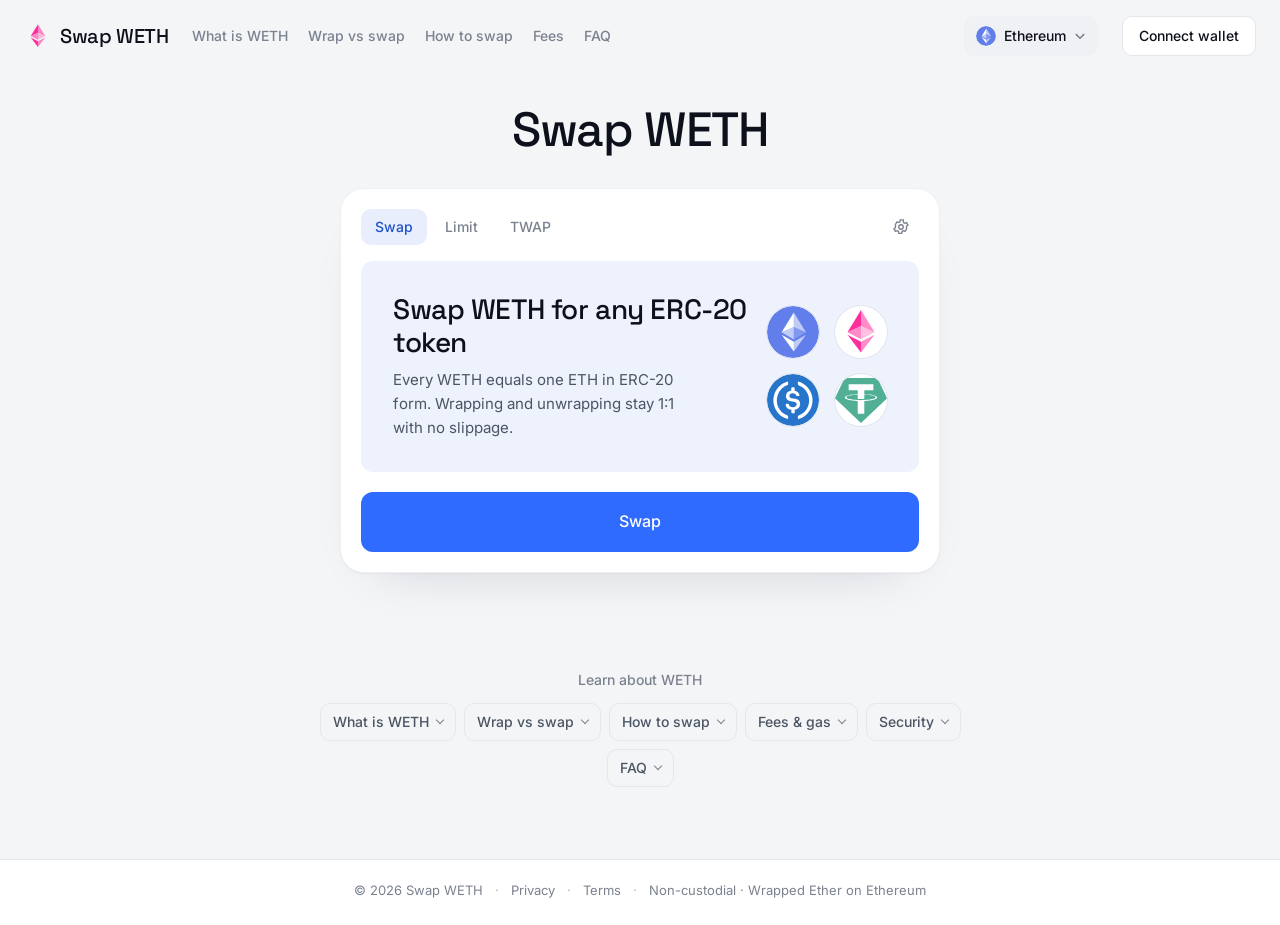
==== commit 91c88e95: "mirror: +20 ~5 -0" ====
--- a/index.html
+++ b/index.html
@@ -1,241 +1,284 @@
-<!doctype html>
-<html lang="en">
-<head>
-<meta charset="utf-8">
-<meta name="viewport" content="width=device-width, initial-scale=1">
-<title>Swap WETH — Trade Wrapped ETH on a DEX</title>
-<meta name="description" content="Swap WETH for USDC, stablecoins and other ERC-20 tokens on a decentralized exchange. See why pools quote in WETH, how approvals and slippage work, and how routing finds your price.">
-<link rel="canonical" href="https://swap-weth.github.io/">
-<meta property="og:type" content="website">
-<meta property="og:title" content="Swap WETH">
-<meta property="og:url" content="https://swap-weth.github.io/">
-<meta property="og:image" content="https://swap-weth.github.io/og.png">
-<meta name="twitter:card" content="summary_large_image">
-<meta name="twitter:title" content="Swap WETH">
-<link rel="preconnect" href="https://fonts.googleapis.com"><link rel="preconnect" href="https://fonts.gstatic.com" crossorigin><link rel="stylesheet" href="https://fonts.googleapis.com/css2?family=Inter:wght@400;500;600;700&family=Plus+Jakarta+Sans:wght@500;600;700&display=swap">
-<script type="application/ld+json">{"@context": "https://schema.org", "@graph": [{"@type": "WebSite", "@id": "https://swap-weth.github.io/#website", "url": "https://swap-weth.github.io/", "name": "Swap WETH — Trade Wrapped ETH on a DEX"}, {"@type": "WebPage", "@id": "https://swap-weth.github.io/#webpage", "url": "https://swap-weth.github.io/", "name": "Swap WETH — Trade Wrapped ETH on a DEX", "isPartOf": {"@id": "https://swap-weth.github.io/#website"}, "description": "Swap WETH for USDC, stablecoins and other ERC-20 tokens on a decentralized exchange. See why pools quote in WETH, how approvals and slippage work, and how routing finds your price.", "datePublished": "2026-11-07", "dateModified": "2026-11-07"}, {"@type": "SoftwareApplication", "name": "Swap WETH", "applicationCategory": "FinanceApplication", "operatingSystem": "Web", "offers": {"@type": "Offer", "price": "0", "priceCurrency": "USD"}}, {"@type": "BreadcrumbList", "itemListElement": [{"@type": "ListItem", "position": 1, "name": "Home", "item": "https://swap-weth.github.io/"}, {"@type": "ListItem", "position": 2, "name": "Wrapping"}, {"@type": "ListItem", "position": 3, "name": "Swap WETH"}]}, {"@type": "FAQPage", "mainEntity": [{"@type": "Question", "name": "What does it mean to Swap WETH?", "acceptedAnswer": {"@type": "Answer", "text": "It means trading wrapped ETH for another ERC-20 token inside a decentralized exchange pool, with the exchange rate set by the pool's reserves rather than a matched order book."}}, {"@type": "Question", "name": "Why do I swap WETH instead of ETH directly?", "acceptedAnswer": {"@type": "Answer", "text": "Pool contracts hold tokens that follow the ERC-20 standard, and native ETH has no token contract of its own. WETH gives ETH that interface, so pools pair against WETH and interfaces wrap or unwrap it around your trade automatically."}}, {"@type": "Question", "name": "Do I need to approve WETH before every swap?", "acceptedAnswer": {"@type": "Answer", "text": "No. The approval is a one-time allowance per router contract. Once it is set, every future swap of that token through the same contract goes straight to execution without a second approval."}}, {"@type": "Question", "name": "What is slippage tolerance when I swap WETH?", "acceptedAnswer": {"@type": "Answer", "text": "It is the maximum price drift you accept between signing and execution. A tight tolerance protects your price but risks a failed transaction if the market moves; a wider one trades price certainty for a near-guaranteed fill."}}, {"@type": "Question", "name": "Why did my swap show more price impact than expected?", "acceptedAnswer": {"@type": "Answer", "text": "Price impact grows when your trade size is large relative to the pool's liquidity. A deep WETH pair against a major stablecoin absorbs size with little movement, while a thin pool against a smaller token can shift noticeably on the same order."}}, {"@type": "Question", "name": "Does routing change the price I get when I swap WETH?", "acceptedAnswer": {"@type": "Answer", "text": "Yes. A router can split a trade across pools or chain it through an intermediate token to reach a better net price, which is why quotes for the same pair can differ slightly between interfaces."}}, {"@type": "Question", "name": "What happens if my wallet already holds WETH?", "acceptedAnswer": {"@type": "Answer", "text": "The trade skips the wrap step and moves straight into the swap, saving one transaction and its gas compared with starting from native ETH."}}]}]}</script>
-<style>
-:root{--bg:#FAFBFD;--surface:#FFFFFF;--text:#111725;--muted:#586072;--accent:#4F46E5;--accent-ink:#FFFFFF;--radius:13px;--display:"Plus Jakarta Sans";--body:"Inter"}
-*{box-sizing:border-box}
-html{scroll-behavior:smooth;scroll-padding-top:2rem}
-body{margin:0;background:var(--bg);color:var(--text);font:400 1rem/1.65 var(--body);-webkit-font-smoothing:antialiased}
-::selection{background:var(--accent);color:var(--accent-ink)}
-a{color:inherit;text-underline-offset:.25em}
-a:hover{color:var(--accent)}
-button,input,select,textarea{font:inherit}
-input,select{color:var(--text);accent-color:var(--accent)}
-:focus-visible{outline:3px solid var(--accent);outline-offset:5px}
-img,svg{max-width:100%;vertical-align:middle}
-svg{fill:none;stroke:currentColor;stroke-width:1.7;stroke-linecap:round;stroke-linejoin:round}
-.c6353cd{width:min(1200px,calc(100% - 4rem));margin-inline:auto}
-.cf5cbc4{min-height:92px;display:flex;align-items:center;justify-content:space-between;gap:2rem;border-bottom:1px solid color-mix(in srgb,var(--text) 12%,transparent)}
-.c6ca9c7{display:inline-flex;align-items:center;gap:.7rem;text-decoration:none;font:650 1.3rem/1.2 var(--display);letter-spacing:-.04em}
-.c2d6ce9{display:grid;place-items:center;width:36px;height:36px;background:var(--accent);color:var(--accent-ink);border-radius:calc(var(--radius)*.5)}
-.c2d6ce9 svg{width:23px;height:23px}
-.c449cd2{display:flex;align-items:center;gap:1.8rem;font-size:.875rem;font-weight:550}
-.c449cd2 a{text-decoration:none}
-.c449cd2 .c74e3b8{padding:.6rem 1rem;border:1px solid color-mix(in srgb,var(--text) 18%,transparent);border-radius:var(--radius)}
-.c39f643{padding-block:1.5rem;font-size:.8rem;color:var(--muted);overflow-wrap:anywhere}
-.ca57b89{display:flex;flex-wrap:wrap;align-items:center;gap:.55rem;margin:0;padding:0;list-style:none}
-.ca57b89 a{text-decoration:none}
-.ca57b89 [aria-current="page"]{color:var(--text)}
-.c06e792{display:grid;grid-template-columns:minmax(0,1.1fr) minmax(0,1fr);align-items:start;gap:clamp(1.75rem,5vw,4rem);padding-block:2rem 3.5rem}
-.c644793{min-width:0}
-.c9f0bfe{display:inline-flex;align-items:center;gap:.55rem;margin:0 0 1.25rem;color:var(--muted);font-size:.875rem}
-.c9f0bfe::before{content:"";width:.5rem;height:.5rem;border-radius:50%;background:var(--accent);box-shadow:0 0 0 5px color-mix(in srgb,var(--accent) 12%,transparent)}
-h1{margin:0;font:550 clamp(2.65rem,5vw,4.75rem)/1.06 var(--display);letter-spacing:-.055em;overflow-wrap:anywhere;text-wrap:balance}
-h1 em{color:var(--accent);font-style:normal}
-.c195d58{max-width:36rem;margin:1.6rem 0 2rem;color:var(--muted);font-size:1.1rem;line-height:1.8}
-.c577d64{display:inline-flex;justify-content:center;align-items:center;gap:1.4rem;min-height:54px;padding:.9rem 1.4rem;background:linear-gradient(135deg,var(--accent),color-mix(in srgb,var(--accent) 86%,var(--text)));color:var(--accent-ink);border:1px solid color-mix(in srgb,var(--accent-ink) 12%,transparent);border-radius:var(--radius);font-weight:650;text-decoration:none;box-shadow:0 8px 22px color-mix(in srgb,var(--accent) 20%,transparent);transition:transform .2s,box-shadow .2s}
-.c577d64 svg{width:20px;height:20px;flex:none}
-.c577d64:hover{color:var(--accent-ink);transform:translateY(-2px);box-shadow:0 12px 26px color-mix(in srgb,var(--accent) 28%,transparent)}
-.c01d5a0{display:flex;align-items:center;gap:.5rem;margin:1.2rem 0 0;color:var(--muted);font-size:.8rem}
-.c01d5a0 svg{width:16px;height:16px;color:var(--accent)}
-.ccac545{position:relative;min-width:0;padding:12px;border:1px solid color-mix(in srgb,var(--accent) 18%,transparent);border-radius:calc(var(--radius) + 12px);background:linear-gradient(145deg,color-mix(in srgb,var(--accent) 13%,var(--bg)),color-mix(in srgb,var(--surface) 70%,var(--bg)));box-shadow:0 28px 64px -28px color-mix(in srgb,var(--text) 24%,transparent)}
-.c9d51d9{padding:clamp(1.25rem,3vw,2rem);background:var(--surface);border:1px solid color-mix(in srgb,var(--text) 9%,transparent);border-radius:var(--radius)}
-.ca42a4e{display:flex;justify-content:space-between;align-items:center;gap:1rem;margin-bottom:1.7rem}
-.ca42a4e h2{margin:0;font:600 1.2rem/1.3 var(--display);letter-spacing:-.025em}
-.cc325f3{display:inline-flex;align-items:center;gap:.4rem;color:var(--muted);font-size:.72rem;white-space:nowrap}
-.cc325f3::before{content:"";width:6px;height:6px;border-radius:50%;background:var(--accent)}
-.cf89b6b{display:grid;grid-template-columns:minmax(0,1fr) 36px minmax(0,1fr);align-items:center;gap:.7rem;margin-bottom:1.7rem}
-.c0bf42b{min-width:0;padding:.9rem 1rem;background:color-mix(in srgb,var(--bg) 70%,var(--surface));border:1px solid color-mix(in srgb,var(--text) 9%,transparent);border-radius:calc(var(--radius)*.7)}
-.c80a096{display:block;margin-bottom:.65rem;color:var(--muted);font-size:.75rem}
-.c93f83d{display:flex;align-items:center;gap:.5rem;min-height:32px;font:600 .95rem/1.3 var(--display);overflow-wrap:anywhere}
-.c93f83d img,.c93f83d svg{width:auto;height:32px;max-width:100%;object-fit:contain}
-.ce60104{display:grid;place-items:center;width:36px;height:36px;border:1px solid color-mix(in srgb,var(--accent) 24%,transparent);border-radius:50%;color:var(--accent)}
-.ce60104 svg{width:18px;height:18px}
-.ccff89a{display:block;margin-bottom:.55rem;font-size:.8rem;font-weight:550}
-.c8e23c5{display:flex;align-items:center;gap:.5rem;padding:.7rem 1rem;border:1px solid color-mix(in srgb,var(--text) 19%,transparent);border-radius:calc(var(--radius)*.7);background:var(--bg);transition:border-color .2s}
-.c8e23c5:focus-within{border-color:var(--accent);box-shadow:0 0 0 3px color-mix(in srgb,var(--accent) 13%,transparent)}
-.c8e23c5 input{width:100%;min-width:0;padding:0;border:0;border-radius:0;background:var(--bg);font:550 1.9rem/1.5 var(--display);font-variant-numeric:tabular-nums}
-.c8e23c5 input:focus-visible{outline:2px solid var(--accent);outline-offset:2px}
-.c8e23c5 span{color:var(--muted);font-size:.8rem}
-.c6fbe70{margin:.5rem 0 1.2rem;color:var(--muted);font-size:.73rem}
-.c00807e{margin:-.65rem 0 1rem;color:var(--text);font-size:.8rem}
-.c2168d3{padding:1.2rem;border:1px solid color-mix(in srgb,var(--accent) 18%,transparent);border-radius:calc(var(--radius)*.7);background:linear-gradient(135deg,color-mix(in srgb,var(--accent) 8%,var(--surface)),var(--surface))}
-.c80a4a0{display:block;color:var(--muted);font-size:.8rem}
-.cc20e73{display:block;margin:.35rem 0 1.2rem;font:600 clamp(1.65rem,3vw,2.25rem)/1.25 var(--display);letter-spacing:-.035em;overflow-wrap:anywhere;font-variant-numeric:tabular-nums}
-.cc20e73 small{color:var(--muted);font:400 .8rem/1.5 var(--body);letter-spacing:0}
-.cd2b29d{display:grid;grid-template-columns:1fr 1fr;gap:1rem;padding-top:1rem;border-top:1px solid color-mix(in srgb,var(--text) 10%,transparent)}
-.cbd5f84{display:block;color:var(--muted);font-size:.72rem}
-.c156eae{display:block;margin-top:.2rem;font-size:.9rem;font-weight:600;font-variant-numeric:tabular-nums}
-.c9d51d9 .c577d64{width:100%;margin-top:1.3rem;justify-content:space-between}
-.ca6c3d2{margin-top:1rem;color:var(--muted);font-size:.73rem}
-.ca6c3d2 summary{cursor:pointer;width:fit-content;text-underline-offset:.2em}
-.ca6c3d2 summary:hover{color:var(--text)}
-.ca6c3d2 p{margin:.7rem 0 0}
-.c8d85c2{margin:0;font:550 1.75rem/1.2 var(--display);letter-spacing:-.035em}
-.c36293b{padding:2rem 2.25rem;background:var(--surface);border:1px solid color-mix(in srgb,var(--text) 10%,transparent);border-radius:var(--radius)}
-.c36293b .c8d85c2{margin-bottom:1.5rem}
-.ce8ec54{max-width:100%;overflow-x:auto;overscroll-behavior-inline:contain}
-.c87de5f{width:100%;border-collapse:collapse;text-align:left;font-size:.9rem}
-.c87de5f caption{text-align:left;margin-bottom:1rem;color:var(--muted)}
-.c87de5f th,.c87de5f td{padding:1rem 1.1rem;border-bottom:1px solid color-mix(in srgb,var(--text) 10%,transparent);vertical-align:top;overflow-wrap:anywhere}
-.c87de5f th{color:var(--muted);font-weight:500}
-.c87de5f thead{background:color-mix(in srgb,var(--accent) 7%,var(--surface))}
-.c87de5f thead th{color:var(--text);font-weight:600}
-.c87de5f tbody tr:last-child>*{border-bottom:0}
-.c87de5f tbody tr:hover{background:color-mix(in srgb,var(--accent) 4%,var(--surface))}
-.ca851a0{max-width:820px;margin:4.5rem auto}
-.c61982c{margin:0 0 3.5rem;scroll-margin-top:2rem}
-.c3ef156{margin:0 0 1.25rem;font:550 clamp(1.65rem,3vw,2.25rem)/1.2 var(--display);letter-spacing:-.035em;text-wrap:balance}
-.cf3b10d{color:var(--muted);font-size:1.025rem;line-height:1.9;overflow-wrap:anywhere}
-.cf3b10d p{margin:0 0 1.25rem}
-.cf3b10d h3{margin:1.75rem 0 .75rem;color:var(--text);font:600 1.25rem/1.35 var(--display);letter-spacing:-.02em}
-.cf3b10d strong{color:var(--text);font-weight:600}
-.cf3b10d a,.c34ec8c a,.c5216b4 a{color:var(--accent);text-decoration-thickness:1px}
-.cf3b10d ul,.cf3b10d ol,.c34ec8c ul,.c34ec8c ol{padding-left:1.4rem}
-.cf3b10d li+li{margin-top:.55rem}
-.cf3b10d li::marker{color:var(--accent)}
-.cf3b10d blockquote{margin:1.5rem 0;padding:1rem 1.5rem;border-left:3px solid var(--accent);background:var(--surface);border-radius:0 var(--radius) var(--radius) 0;color:var(--text)}
-.cf3b10d img{height:auto;border-radius:var(--radius)}
-.cf3b10d table{width:100%;border-collapse:collapse}
-.cf3b10d td,.cf3b10d th{padding:.75rem;border-bottom:1px solid color-mix(in srgb,var(--text) 12%,transparent);text-align:left}
-.c99daf6{margin:.8rem 0;padding:0 1.4rem;border:1px solid color-mix(in srgb,var(--text) 12%,transparent);border-radius:var(--radius);background:var(--surface)}
-.c10b5f5{display:flex;justify-content:space-between;align-items:center;gap:1.5rem;min-height:72px;padding:1.2rem 0;cursor:pointer;list-style:none;font:550 1.05rem/1.5 var(--display)}
-.c10b5f5::-webkit-details-marker{display:none}
-.c10b5f5::after{content:"+";flex:none;display:grid;place-items:center;width:28px;height:28px;border-radius:50%;background:color-mix(in srgb,var(--accent) 10%,var(--surface));color:var(--accent);font:400 1.25rem/1 var(--body)}
-.c99daf6[open]{border-color:color-mix(in srgb,var(--accent) 40%,transparent)}
-.c99daf6[open]>.c10b5f5::after{content:"−"}
-.c34ec8c{padding:0 2.8rem 1.3rem 0;color:var(--muted);line-height:1.85;overflow-wrap:anywhere}
-.c34ec8c p{margin:.25rem 0 .75rem}
-.cb4ac84{display:grid;grid-template-columns:1fr 2fr;gap:2rem;padding:2.5rem 0;border-top:1px solid color-mix(in srgb,var(--text) 12%,transparent)}
-.c60c2ea{margin:0;padding:0;list-style:none}
-.c5216b4{padding:.7rem 0;border-bottom:1px solid color-mix(in srgb,var(--text) 8%,transparent);color:var(--muted);font-size:.875rem;overflow-wrap:anywhere}
-.c5216b4:first-child{padding-top:0}
-.c5216b4:last-child{border-bottom:0}
-.c8bdd83{display:flex;justify-content:space-between;align-items:center;gap:1.5rem;padding-block:1.75rem 2.5rem;border-top:1px solid color-mix(in srgb,var(--text) 12%,transparent);color:var(--muted);font-size:.8rem}
-.ce675f9{color:var(--text);font:600 1rem/1.3 var(--display);letter-spacing:-.025em}
-.c9eefd8{margin:0}
-@media(min-width:1100px){.ccac545{transform:rotate(1deg)}.c9d51d9{transform:rotate(-1deg)}}
-@media(max-width:850px){.c06e792{grid-template-columns:1fr;gap:2.5rem;padding-block:1.5rem 3.5rem}.c644793{max-width:650px}.ccac545{width:100%;max-width:580px;justify-self:center}.ca851a0{margin-block:3.5rem}.c449cd2{gap:1rem}h1{max-width:14ch}}
-@media(max-width:540px){.c6353cd{width:calc(100% - 2rem)}.cf5cbc4{min-height:76px;gap:1rem}.c449cd2>a:not(.c74e3b8){display:none}.c449cd2 .c74e3b8{padding:.5rem .8rem}.c39f643{padding-block:1.1rem}.c06e792{padding-top:1rem}.c644793>.c577d64{width:100%;justify-content:space-between}.c195d58{font-size:1rem}.ccac545{padding:7px;border-radius:calc(var(--radius) + 7px)}.c9d51d9{padding:1.1rem}.cf89b6b{gap:.4rem;grid-template-columns:minmax(0,1fr) 30px minmax(0,1fr)}.ce60104{width:30px;height:30px}.c0bf42b{padding:.8rem}.c36293b{padding:1.4rem 1rem}.c87de5f th,.c87de5f td{padding:.85rem .65rem}.c99daf6{padding-inline:1rem}.c34ec8c{padding-right:0}.cb4ac84{grid-template-columns:1fr;gap:1.4rem}.c8bdd83{align-items:flex-start;flex-direction:column;gap:.65rem}}
-@media(prefers-reduced-motion:reduce){html{scroll-behavior:auto}*,*::before,*::after{transition:none!important}.c577d64:hover{transform:none}}
-</style>
-</head>
-<body>
-<div class="c6353cd">
-<nav class="cf5cbc4" aria-label="Main navigation">
-<a class="c6ca9c7" href="#hero"><span class="c2d6ce9" aria-hidden="true"><svg viewBox="0 0 24 24"><path d="M4 8h15m-4-4 4 4-4 4M20 16H5m4-4-4 4 4 4"/></svg></span>Compare</a>
-<div class="c449cd2"><a href="#facts">Key facts</a><a href="#guide">Guide</a><a href="#sources">Sources</a><a class="c74e3b8" href="dashboard/">Swap ↗</a></div>
-</nav>
-<div class="c39f643"><nav class="ca57b89" aria-label="Breadcrumb"><a href="dashboard/">Home</a> <span>/</span> <span>Wrapping</span> <span>/</span> <span>Swap WETH</span></nav></div>
-<section class="c06e792" id="hero" aria-labelledby="hero-title">
-<div class="c644793">
-<p class="c9f0bfe">Wrap & unwrap</p>
-<h1 id="hero-title">Swap <em>WETH</em>.</h1>
-<p class="c195d58">To Swap WETH is to trade wrapped ETH against another token inside a decentralized exchange pool, the same way you would trade any ERC-20 pair. Liquidity pools hold two tokens side by side and need both to follow the same token standard, so a route that looks like it swaps ETH for USDC is almost always swapping WETH for USDC under the hood. You pick the pair, set a slippage tolerance, approve WETH for the router once, and confirm the trade to receive the output token at the quoted price minus price impact.</p>
-<a class="c577d64" href="dashboard/">Swap <svg viewBox="0 0 24 24" aria-hidden="true"><path d="M5 12h14m-6-6 6 6-6 6"/></svg></a>
-<p class="c01d5a0"><svg viewBox="0 0 24 24" aria-hidden="true"><path d="m5 12 4 4L19 6"/></svg>Explore fees and timing below</p>
-</div>
-<aside class="ccac545" aria-labelledby="estimator-title">
-<div class="c9d51d9">
-<div class="ca42a4e"><h2 id="estimator-title">Wrap estimator</h2><span class="cc325f3">Auto-updating</span></div>
-<div class="cf89b6b">
-<div class="c0bf42b"><span class="c80a096">From</span><div class="c93f83d"><img src="assets/tokens/eth.svg" alt="Ethereum" width="28" height="28"></div></div>
-<span class="ce60104" aria-hidden="true"><svg viewBox="0 0 24 24"><path d="M4 12h16m-6-6 6 6-6 6"/></svg></span>
-<div class="c0bf42b"><span class="c80a096">To</span><div class="c93f83d"><img src="assets/tokens/usdc.svg" alt="USD Coin" width="28" height="28"></div></div>
-</div>
-<label class="ccff89a" for="amount">Amount</label>
-<div class="c8e23c5"><input id="amount" type="number" inputmode="decimal" min="1" max="1000000000" step="0.01" value="1000" aria-describedby="amount-hint amount-error"><span>units</span></div>
-<p class="c6fbe70" id="amount-hint">Enter 1–1,000,000,000 units, up to 2 decimal places.</p>
-<p class="c00807e" id="amount-error" hidden></p>
-<div class="c2168d3" role="status" aria-live="polite" aria-atomic="true">
-<span class="c80a4a0">Estimated amount received</span>
-<output class="cc20e73" id="received" for="amount">—</output>
-<div class="cd2b29d">
-<div><span class="cbd5f84">Estimated fee</span><output class="c156eae" id="fee" for="amount">—</output></div>
-<div><span class="cbd5f84">Estimated time</span><output class="c156eae" id="time" for="amount">—</output></div>
-</div>
-</div>
-<a class="c577d64" href="dashboard/">Swap <svg viewBox="0 0 24 24" aria-hidden="true"><path d="M5 12h14m-6-6 6 6-6 6"/></svg></a>
-<details class="ca6c3d2"><summary>How the estimate is calculated</summary><p>Fee = 0.5 units + 0.35% of the amount, rounded to 2 decimals. Amount received = amount − fee. Time = 2 minutes + 1 minute per 10,000 units, rounded up.</p></details>
-<noscript><p class="c6fbe70">Enable JavaScript to calculate fees and timing.</p></noscript>
-</div>
-</aside>
-</section>
-<section class="c36293b" id="facts" aria-labelledby="facts-title"><h2 class="c8d85c2" id="facts-title">Key facts</h2><div class="ce8ec54" role="region" aria-label="Key facts table" tabindex="0"><table class="c87de5f"><tbody><tr><th scope="row">Asset traded</th><td>WETH — ERC-20 wrapped ETH</td></tr>
-<tr><th scope="row">Venue</th><td>Decentralized exchange liquidity pools</td></tr>
-<tr><th scope="row">Required step</th><td>Token approval before the first swap</td></tr>
-<tr><th scope="row">Price protection</th><td>Slippage tolerance + minimum received</td></tr>
-<tr><th scope="row">Fees paid</th><td>Pool fee + network gas</td></tr>
-<tr><th scope="row">Settlement</th><td>On-chain, same transaction as execution</td></tr></tbody></table></div></section>
-<main class="ca851a0" id="guide"><section class="c61982c"><h2 class="c3ef156">What It Means to Swap WETH on a DEX</h2><div class="cf3b10d"><strong>To Swap WETH means exchanging wrapped ETH for another ERC-20 token inside a decentralized exchange pool, with the trade priced by the pool's own reserves rather than a central order book.</strong> A pool is a pair of tokens locked in a smart contract; when you swap, you deposit one side and the contract releases the other according to its pricing formula. Because that formula and the surrounding contract code assume ERC-20 behavior throughout, the asset sitting on the ETH side of almost every pool is WETH, not native ETH. Front-end wallets quietly wrap your ETH or unwrap WETH at the edges of the transaction, which is why most people never notice the token swap happening beneath their trade.<h3>WETH versus ETH in a trade</h3>Native ETH moves value through the protocol's own transfer mechanism and carries no token contract, so a pool contract cannot hold it directly. WETH solves that by locking ETH 1:1 in a <a href="https://etherscan.io/token/0xC02aaA39b223FE8D0A0e5C4F27eAD9083C756Cc2" rel="nofollow noopener" target="_blank">deposit contract</a> and minting an ERC-20 that behaves exactly like any other token on the pair side of a pool.<h3>When your wallet already holds WETH</h3>If a prior transaction left WETH sitting in your wallet, a swap skips the wrap step entirely and goes straight to the trade, which saves one transaction and its gas. If your wallet holds native ETH instead, most interfaces wrap it for you in the same flow, so the practical difference shows up mainly in gas cost, not in how you set up the trade.</div></section>
-<section class="c61982c"><h2 class="c3ef156">Why Pools Quote in WETH Instead of Native ETH</h2><div class="cf3b10d">Automated market maker contracts need a balance they can read, hold, and move with ordinary token calls, and the ERC-20 interface defined on <a href="https://ethereum.org/en/developers/docs/standards/tokens/erc-20/" rel="nofollow noopener" target="_blank">ethereum.org</a> gives them exactly that. Native ETH has no such interface, so every major decentralized exchange pairs its tokens against WETH rather than ETH directly. This is a structural detail, not a limitation: it is the reason a router can quote, route through, and settle an ETH-denominated trade with the same code path it uses for any other token pair.<h3>The wrap-unwrap convenience layer</h3>Interfaces hide this by auto-wrapping ETH on the way in and auto-unwrapping WETH on the way out, so a person who only ever clicks "ETH" in a dropdown still ends up trading the wrapped token inside the pool itself.</div></section>
-<section class="c61982c"><h2 class="c3ef156">Swap WETH for Stablecoins and Other Tokens</h2><div class="cf3b10d">The most common reason to Swap WETH is moving into a stablecoin like USDC or USDT to lock in a price, or into another project's token to take a position. Each route runs through one or more pools, and the pool you land in determines your price, your fee, and how much the trade moves the market against you. The table below compares the shapes of route you will typically choose between.<table><thead><tr><th>Route type</th><th>Typical use</th><th>Trade-off</th></tr></thead><tbody><tr><td>Single pool, high liquidity</td><td>WETH to major stablecoin</td><td>Tight price, lowest price impact</td></tr><tr><td>Multi-hop route</td><td>WETH to a smaller token</td><td>Slightly higher cost, better final price</td></tr><tr><td>Split across pools</td><td>Larger trade size</td><td>Reduces price impact, costs more gas</td></tr></tbody></table><h3>Picking the right output token</h3>A deep WETH/USDC pool will absorb a large trade with little price impact, while a thin pool against an obscure token can move price sharply on the same size order, so checking pool depth before you swap WETH into a less common asset is worth the extra minute.</div></section>
-<section class="c61982c"><h2 class="c3ef156">Approving WETH Before You Swap</h2><div class="cf3b10d">WETH follows the ERC-20 approval pattern, so before a router contract can move it on your behalf you sign an approval transaction that authorizes a specific spending allowance. This is separate from the swap transaction itself and only needs to happen once per router, after which every future swap of that token through the same contract skips straight to execution.<h3>Limited versus unlimited allowance</h3>You can approve the exact amount you intend to swap or grant a larger standing allowance for convenience on repeat trades. A tighter allowance means less exposure if that router contract is ever compromised, at the cost of signing a fresh approval more often.<h3>Checking an existing allowance</h3>If a swap fails with an allowance error, the previous approval was either too small or has been revoked; most wallet interfaces surface the current allowance before you sign, so you can confirm it covers the trade you are about to make.</div></section>
-<section class="c61982c"><h2 class="c3ef156">Slippage and Price Impact When You Swap WETH</h2><div class="cf3b10d">Slippage tolerance sets how far the final price can drift from the quote between the moment you sign and the moment the transaction lands on-chain, while price impact is the cost your own trade size adds by moving the pool's reserves. A tight tolerance protects you from an unfavorable fill but risks the transaction failing if the market moves; a wide tolerance all but guarantees execution but can let a worse price through. For routine trades in a deep WETH pair, a small tolerance is usually enough; for a large size or a thin pool, raising it slightly can be the difference between a confirmed swap and a reverted one.<h3>Reading the minimum received figure</h3>Before you confirm, the interface shows a minimum amount you will receive if price moves against you by the full slippage tolerance. That figure, not the headline quote, is the number worth checking against your own expectations.</div></section>
-<section class="c61982c"><h2 class="c3ef156">How to Swap WETH: Step by Step</h2><div class="cf3b10d">The sequence below covers a standard trade from WETH into another token on a decentralized exchange.<ul><li>Connect your wallet and select WETH as the token you are swapping from.</li><li>Choose the output token and review the quoted exchange rate and pool fee.</li><li>Approve WETH for the router contract if this is your first swap through it.</li><li>Set a slippage tolerance appropriate to the pool's depth and your trade size.</li><li>Confirm the swap transaction and pay network gas to execute it.</li><li>Verify the received amount in your wallet against the minimum you accepted.</li></ul></div></section>
-<section class="c61982c"><h2 class="c3ef156">Routing: Getting the Best Price When You Swap WETH</h2><div class="cf3b10d">A router does not simply send your trade to one pool; it compares prices across many pools and fee tiers and, for larger orders, splits the trade or chains it through an intermediate token to land on a better overall rate. This matters most when you Swap WETH into a token that does not have a deep direct pool against it, where a single-pool trade can carry far more price impact than a routed path through a more liquid pair. Aggregating liquidity this way is standard practice across major exchanges, documented in the <a href="https://docs.uniswap.org/" rel="nofollow noopener" target="_blank">Uniswap docs</a>, and it is also why two interfaces quoting the same pair can show slightly different prices for the same trade.<h3>Comparing routes across exchanges</h3>Decentralized exchanges share the same underlying mechanics described on <a href="https://en.wikipedia.org/wiki/Decentralized_exchange" rel="nofollow noopener" target="_blank">Wikipedia's overview of the model</a>, but liquidity is fragmented across many of them, so checking an aggregator's quote or a liquidity tracker such as <a href="https://defillama.com/" rel="nofollow noopener" target="_blank">DefiLlama</a> before a large trade can reveal a better route than the first one shown.</div></section><section class="c61982c ce74f20" id="related"><h2 class="c3ef156">Related tools</h2><div class="cf3b10d"><ul><li><a href="https://wrapped-eth.github.io/">Wrapped ETH guide</a></li><li><a href="https://swap-wbtc.github.io/">Swap WBTC guide</a></li><li><a href="https://unwrap-weth.github.io/">Unwrap WETH</a></li><li><a href="https://sell-wbtc.github.io/">Sell WBTC guide</a></li><li><a href="https://buy-wbtc.github.io/">Buy WBTC guide</a></li></ul></div></section><details class="c99daf6"><summary class="c10b5f5">What does it mean to Swap WETH?</summary><div class="c34ec8c">It means trading wrapped ETH for another ERC-20 token inside a decentralized exchange pool, with the exchange rate set by the pool's reserves rather than a matched order book.</div></details>
-<details class="c99daf6"><summary class="c10b5f5">Why do I swap WETH instead of ETH directly?</summary><div class="c34ec8c">Pool contracts hold tokens that follow the ERC-20 standard, and native ETH has no token contract of its own. WETH gives ETH that interface, so pools pair against WETH and interfaces wrap or unwrap it around your trade automatically.</div></details>
-<details class="c99daf6"><summary class="c10b5f5">Do I need to approve WETH before every swap?</summary><div class="c34ec8c">No. The approval is a one-time allowance per router contract. Once it is set, every future swap of that token through the same contract goes straight to execution without a second approval.</div></details>
-<details class="c99daf6"><summary class="c10b5f5">What is slippage tolerance when I swap WETH?</summary><div class="c34ec8c">It is the maximum price drift you accept between signing and execution. A tight tolerance protects your price but risks a failed transaction if the market moves; a wider one trades price certainty for a near-guaranteed fill.</div></details>
-<details class="c99daf6"><summary class="c10b5f5">Why did my swap show more price impact than expected?</summary><div class="c34ec8c">Price impact grows when your trade size is large relative to the pool's liquidity. A deep WETH pair against a major stablecoin absorbs size with little movement, while a thin pool against a smaller token can shift noticeably on the same order.</div></details>
-<details class="c99daf6"><summary class="c10b5f5">Does routing change the price I get when I swap WETH?</summary><div class="c34ec8c">Yes. A router can split a trade across pools or chain it through an intermediate token to reach a better net price, which is why quotes for the same pair can differ slightly between interfaces.</div></details>
-<details class="c99daf6"><summary class="c10b5f5">What happens if my wallet already holds WETH?</summary><div class="c34ec8c">The trade skips the wrap step and moves straight into the swap, saving one transaction and its gas compared with starting from native ETH.</div></details></main>
-<section class="cb4ac84" id="sources" aria-labelledby="sources-title"><h2 class="c8d85c2" id="sources-title">Sources</h2><div><ul class="c60c2ea"><li><a class="c5216b4" href="https://docs.uniswap.org/" rel="nofollow noopener" target="_blank">Uniswap documentation</a></li>
-<li><a class="c5216b4" href="https://etherscan.io/token/0xC02aaA39b223FE8D0A0e5C4F27eAD9083C756Cc2" rel="nofollow noopener" target="_blank">WETH token contract on Etherscan</a></li>
-<li><a class="c5216b4" href="https://ethereum.org/en/developers/docs/standards/tokens/erc-20/" rel="nofollow noopener" target="_blank">ERC-20 token standard — ethereum.org</a></li>
-<li><a class="c5216b4" href="https://en.wikipedia.org/wiki/Decentralized_exchange" rel="nofollow noopener" target="_blank">Decentralized exchange — Wikipedia</a></li></ul></div></section>
-<footer class="c8bdd83"><span class="ce675f9">Compare with clarity.</span><p class="c9eefd8">Updated Nov 07, 2026</p></footer>
-</div>
-<script>
-(() => {
-  const amount = document.getElementById('amount');
-  const received = document.getElementById('received');
-  const fee = document.getElementById('fee');
-  const time = document.getElementById('time');
-  const error = document.getElementById('amount-error');
-  const number = new Intl.NumberFormat('en-US', { minimumFractionDigits: 2, maximumFractionDigits: 2 });
-  let timer;
-  function update() {
-    const value = amount.valueAsNumber;
-    const valid = amount.value.trim() !== '' && Number.isFinite(value) && amount.validity.valid;
-    amount.setAttribute('aria-invalid', String(!valid));
-    error.hidden = valid;
-    error.textContent = valid ? '' : 'Enter an amount from 1 to 1,000,000,000 with up to 2 decimal places.';
-    if (!valid) {
-      received.textContent = '—';
-      fee.textContent = '—';
-      time.textContent = '—';
-      return;
-    }
-    const amountCents = Math.round(value * 100);
-    const feeCents = 50 + Math.round(amountCents * 35 / 10000);
-    received.textContent = number.format((amountCents - feeCents) / 100) + ' units';
-    fee.textContent = number.format(feeCents / 100) + ' units';
-    time.textContent = (2 + Math.ceil(value / 10000)).toLocaleString('en-US') + ' min';
-  }
-  amount.addEventListener('input', () => {
-    clearTimeout(timer);
-    timer = setTimeout(update, 180);
-  });
-  amount.addEventListener('change', () => {
-    clearTimeout(timer);
-    update();
-  });
-  update();
-})();
-</script>
-</body>
-</html>
+<!doctype html>
+<html lang="en"><head>
+<meta charset="utf-8"><meta name="viewport" content="width=device-width,initial-scale=1">
+<title>Swap WETH — Wrap and Trade Wrapped Ether</title>
+<meta name="description" content="Swap WETH for USDT, USDC or any ERC-20 token. Wrap ETH into WETH 1:1 and trade it on a DEX from your own wallet — non-custodial, no account.">
+<meta name="robots" content="index,follow">
+<meta name="theme-color" content="#f4f5f7">
+<link rel="canonical" href="https://swap-weth.github.io/">
+<meta property="og:type" content="website"><meta property="og:site_name" content="Swap WETH"><meta property="og:title" content="Swap WETH — Wrap and Trade Wrapped Ether"><meta property="og:description" content="Swap WETH for USDT, USDC or any ERC-20 token. Wrap ETH into WETH 1:1 and trade it on a DEX from your own wallet — non-custodial, no account."><meta property="og:url" content="https://swap-weth.github.io/"><meta property="og:image" content="https://swap-weth.github.io/og-image.png">
+<meta name="twitter:card" content="summary_large_image"><meta name="twitter:title" content="Swap WETH — Wrap and Trade Wrapped Ether"><meta name="twitter:description" content="Swap WETH for USDT, USDC or any ERC-20 token. Wrap ETH into WETH 1:1 and trade it on a DEX from your own wallet — non-custodial, no account."><meta name="twitter:image" content="https://swap-weth.github.io/og-image.png">
+<link rel="icon" type="image/svg+xml" href="icon.svg">
+<link rel="apple-touch-icon" href="icon.svg">
+<link rel="manifest" href="manifest.webmanifest">
+<script type="application/ld+json">
+{
+  "@context":"https://schema.org",
+  "@graph":[
+    {"@type":"Organization","@id":"https://swap-weth.github.io/#organization","name":"Swap WETH","url":"https://swap-weth.github.io/","description":"Swap WETH for USDT, USDC or any ERC-20 token. Wrap ETH into WETH 1:1 and trade it on a DEX from your own wallet — non-custodial, no account.","logo":{"@type":"ImageObject","@id":"https://swap-weth.github.io/#logo","url":"https://swap-weth.github.io/icon.svg","caption":"Swap WETH"}},
+    {"@type":"WebSite","@id":"https://swap-weth.github.io/#website","url":"https://swap-weth.github.io/","publisher":{"@id":"https://swap-weth.github.io/#organization"},"name":"Swap WETH"},
+    {"@type":"WebPage","@id":"https://swap-weth.github.io/#webpage","url":"https://swap-weth.github.io/","publisher":{"@id":"https://swap-weth.github.io/#organization"},"name":"Swap WETH — Wrap and Trade Wrapped Ether","isPartOf":{"@id":"https://swap-weth.github.io/#website"},"mainEntity":{"@id":"https://swap-weth.github.io/#app"},"breadcrumb":{"@id":"https://swap-weth.github.io/#breadcrumb"}},
+    {"@type":"BreadcrumbList","@id":"https://swap-weth.github.io/#breadcrumb","itemListElement":[{"@type":"ListItem","position":1,"name":"Home","item":"https://swap-weth.github.io/"},{"@type":"ListItem","position":2,"name":"Swap WETH","item":"https://swap-weth.github.io/"}]},
+    {"@type":"WebApplication","@id":"https://swap-weth.github.io/#app","url":"https://swap-weth.github.io/","publisher":{"@id":"https://swap-weth.github.io/#organization"},"name":"Swap WETH","applicationCategory":"FinanceApplication","operatingSystem":"Web","description":"Swap WETH for USDT, USDC or any ERC-20 token. Wrap ETH into WETH 1:1 and trade it on a DEX from your own wallet — non-custodial, no account.","isPartOf":{"@id":"https://swap-weth.github.io/#website"}},
+    {"@type":"FAQPage","@id":"https://swap-weth.github.io/#faq","isPartOf":{"@id":"https://swap-weth.github.io/#webpage"},"about":{"@id":"https://swap-weth.github.io/#app"},"name":"Swap WETH FAQ","mainEntity":[{"@type":"Question","name":"Is WETH the same as ETH?","acceptedAnswer":{"@type":"Answer","text":"WETH and ETH are worth the same and convert 1:1, but they are not interchangeable in code. ETH is the native coin of the network and is not an ERC-20 token, while WETH is an ERC-20 wrapper that smart contracts and DEXs can handle like any other token."}},{"@type":"Question","name":"Do I wrap or swap to get WETH?","acceptedAnswer":{"@type":"Answer","text":"It depends on what you start with. Turning ETH into WETH is a wrap at a fixed 1:1 rate, with no price impact. Turning another token into WETH is a market swap routed through a DEX, with a quote and slippage."}},{"@type":"Question","name":"Why do I need to approve WETH before a swap?","acceptedAnswer":{"@type":"Answer","text":"WETH is an ERC-20 token, so the router needs a one-time allowance to move it on your behalf. Native ETH needs no approval. The approval is a separate transaction that costs gas before your first WETH swap."}},{"@type":"Question","name":"Do I still need ETH if I hold WETH?","acceptedAnswer":{"@type":"Answer","text":"Yes. Gas on Ethereum is always paid in native ETH, so keep a small ETH balance even when your trading funds are in WETH, or you will not be able to sign the swap."}},{"@type":"Question","name":"Can I unwrap WETH back to ETH at any time?","acceptedAnswer":{"@type":"Answer","text":"Yes. Unwrapping burns WETH and returns native ETH 1:1, minus gas. There is no trading fee or slippage because it is a wrap, not a market swap."}},{"@type":"Question","name":"Is there slippage when wrapping ETH into WETH?","acceptedAnswer":{"@type":"Answer","text":"No. Wrapping and unwrapping are fixed 1:1 conversions, so slippage and price impact do not apply. Those only affect market swaps where WETH is traded against a different token."}}]}
+  ]
+}
+</script>
+<style>
+@font-face{font-family:'Inter';src:url('assets/inter.woff2') format('woff2');font-weight:400 700;font-display:swap}
+@font-face{font-family:'Space Grotesk';src:url('assets/space-grotesk.woff2') format('woff2');font-weight:500 700;font-display:swap}
+:root{
+ --bg:#f4f5f7;--card:#fff;--ink:#0d111c;--muted:#7a828f;--faint:#aeb4bf;
+ --line:#eef0f3;--line-2:#e4e7ec;--panel:#f6f7f9;--panel-2:#eff1f4;
+ --blue-2:#2f6bff;--blue-hover:#2560f0;--blue-ink:#1e52c8;--blue-soft:#e9eefc;--promo:#edf2fc;--text-2:#4b5563;
+ --ease:cubic-bezier(.2,.7,.2,1);
+ --head:"Space Grotesk","Arial",sans-serif;--body:"Inter","Arial",sans-serif;color-scheme:light}
+*{box-sizing:border-box}
+html{scroll-behavior:smooth}
+body{margin:0;min-height:100vh;display:flex;flex-direction:column;color:var(--ink);font:15px/1.6 var(--body);-webkit-font-smoothing:antialiased;overflow-x:hidden;background:var(--bg)}
+a{color:inherit;text-decoration:none}button{font-family:inherit;cursor:pointer;background:none;border:0;color:inherit}
+img{display:block;max-width:100%}
+h1,h2,h3{margin:0;font-family:var(--head);font-weight:500;letter-spacing:-.01em}
+:focus-visible{outline:2px solid var(--blue-2);outline-offset:2px;border-radius:8px}
+
+.nav{display:flex;align-items:center;gap:24px;padding:16px 24px;max-width:1280px;margin:0 auto;width:100%}
+.brand{display:inline-flex;align-items:center;gap:8px;font-family:var(--head);font-weight:500;font-size:20px;letter-spacing:-.02em;color:var(--ink);white-space:nowrap;flex:0 0 auto}
+.brand img{width:28px;height:28px}
+.nlinks{display:flex;align-items:center;gap:20px}
+.nlinks a{font-size:14px;font-weight:500;color:var(--muted);transition:color .16s var(--ease)}
+.nlinks a:hover{color:var(--ink)}
+.spacer{flex:1}
+main{flex:1}
+.chain{display:inline-flex;align-items:center;gap:8px;height:40px;padding:0 12px;border-radius:10px;background:var(--panel-2);font-weight:500;font-size:14px;color:var(--ink);transition:background-color .16s var(--ease);flex:0 0 auto;white-space:nowrap}
+.chain img{width:20px;height:20px;border-radius:50%}
+.chain:hover{background:var(--line-2)}
+.chain .cv{width:12px;height:12px;color:var(--muted)}
+.connect{display:inline-flex;align-items:center;height:40px;padding:0 16px;border-radius:10px;background:#fff;border:1px solid var(--line-2);color:var(--ink);font-weight:500;font-size:14px;transition:background-color .16s var(--ease),border-color .16s var(--ease);flex:0 0 auto;white-space:nowrap}
+.connect:hover{border-color:#cfd4dc;background:#fafbfc}
+
+.hero{display:flex;flex-direction:column;align-items:center;padding:32px 20px 48px}
+h1{font-size:clamp(36px,4.6vw,48px);line-height:1.08;letter-spacing:-.025em;text-align:center;color:var(--ink);margin:0 0 32px}
+
+.card{width:min(600px,100%);background:var(--card);border:1px solid var(--line);border-radius:24px;box-shadow:0 1px 2px rgba(13,17,28,.04),0 24px 56px -40px rgba(13,17,28,.24);overflow:hidden}
+.tabs{display:flex;align-items:center;gap:4px;padding:20px 20px 16px}
+.tab{display:inline-flex;align-items:center;height:36px;padding:0 14px;border-radius:10px;font-weight:500;font-size:14px;color:var(--muted);transition:background-color .16s var(--ease),color .16s var(--ease)}
+.tab:hover{background:var(--panel-2);color:var(--ink)}
+.tab.on{background:var(--blue-soft);color:var(--blue-ink)}
+.tabs .sp{flex:1}
+.tabs .ic{width:36px;height:36px;border-radius:10px;display:grid;place-items:center;color:var(--muted);transition:background-color .16s var(--ease),color .16s var(--ease)}
+.tabs .ic:hover{background:var(--panel-2);color:var(--ink)}
+.tabs .ic svg{width:18px;height:18px}
+
+.promo{margin:0 20px;padding:32px;border-radius:12px;background:var(--promo);display:flex;align-items:center;gap:20px}
+.promo-txt{flex:1;min-width:0}
+.promo-h{font-family:var(--head);font-weight:500;font-size:clamp(22px,3.4vw,28px);line-height:1.2;letter-spacing:-.015em;color:var(--ink);margin:0 0 8px}
+.promo-sub{font-size:15px;line-height:1.6;color:var(--text-2);margin:0;max-width:34ch}
+.promo-grid{flex:0 0 auto;display:grid;grid-template-columns:repeat(2,auto);gap:16px}
+.pico{width:52px;height:52px;border-radius:50%;background:#fff;box-shadow:0 0 0 1px rgba(13,17,28,.06);display:grid;place-items:center;overflow:hidden}
+.pico img{width:100%;height:100%;object-fit:contain;display:block}
+.cta-wrap{padding:20px}
+.cta{width:100%;height:60px;border-radius:12px;background:var(--blue-2);color:#fff;font-weight:500;font-size:16px;transition:background-color .16s var(--ease),transform .12s var(--ease)}
+.cta:hover{background:var(--blue-hover)}
+.cta:active{transform:scale(.99)}
+@media(max-width:470px){.promo{flex-direction:column;align-items:flex-start}.promo-grid{grid-template-columns:repeat(4,auto)}.promo-sub{max-width:none}}
+
+.learn{max-width:720px;margin:48px auto 0;width:100%;padding:0 24px 72px}
+.learn-h{font-size:14px;font-weight:500;color:var(--muted);text-align:center;margin:0 0 12px}
+.lrow{display:flex;flex-wrap:wrap;gap:8px;justify-content:center;align-items:flex-start}
+.lcard{flex:0 0 auto;background:transparent;border:1px solid var(--line-2);border-radius:10px;transition:background-color .16s var(--ease),border-color .16s var(--ease)}
+.lcard>summary{cursor:pointer;list-style:none;display:flex;align-items:center;gap:8px;height:36px;padding:0 12px;font-weight:500;font-size:14px;color:var(--text-2)}
+.lcard>summary::-webkit-details-marker{display:none}
+.lcard:hover{border-color:#d6dae1;background:#fff}.lcard:hover>summary{color:var(--ink)}
+.lcard .chev{width:6px;height:6px;border-right:1.5px solid var(--muted);border-bottom:1.5px solid var(--muted);transform:rotate(45deg);margin-top:-4px;flex-shrink:0;transition:transform .16s var(--ease)}
+.lcard[open]{order:9;flex:0 0 100%;min-width:0;background:#fff;border-color:var(--line-2);border-radius:16px;margin-top:8px}
+.lcard[open]>summary{height:auto;padding:20px 24px 0;color:var(--muted);font-size:13px}
+.lcard[open] .chev{transform:rotate(225deg);margin-top:4px}
+.lbody{padding:4px 24px 24px;max-width:660px}
+.lbody h2{font-size:22px;line-height:1.3;color:var(--ink);margin:8px 0 4px}
+.lbody h3{font-size:15px;line-height:1.4;color:var(--ink);margin:20px 0 4px}
+.lbody p{margin:0;font-size:15px;line-height:1.7;color:var(--text-2)}
+.lbody p+p{margin-top:8px}
+.lbody ul,.lbody ol{margin:8px 0 0;padding-left:20px}
+.lbody li{font-size:15px;line-height:1.7;color:var(--text-2);margin-bottom:4px}
+.lbody a{color:var(--blue-ink);text-decoration:underline;text-underline-offset:3px;text-decoration-color:rgba(30,82,200,.35)}
+.lbody strong,.lbody b{color:var(--ink);font-weight:500}
+.lbody .tbl{overflow-x:auto;margin:16px 0 4px}
+.lbody table{width:100%;min-width:420px;border-collapse:collapse;font-size:14px}
+.lbody caption{text-align:left;color:var(--muted);font-size:13px;margin-bottom:8px}
+.lbody th,.lbody td{text-align:left;padding:8px 12px;border:1px solid var(--line-2);vertical-align:top;line-height:1.45}
+.lbody thead th{background:var(--panel);color:var(--ink);font-weight:500}
+.lbody tbody th{background:#fafbfc;color:var(--muted);white-space:nowrap;font-weight:500}
+.lbody td{color:var(--text-2)}
+.lfaq h3{margin-top:16px;font-size:16px}
+
+footer{border-top:1px solid var(--line-2);background:#fff}
+.foot{max-width:1280px;margin:0 auto;display:flex;align-items:center;justify-content:center;gap:12px;flex-wrap:wrap;padding:20px 24px 24px;color:var(--muted);font-size:13px}
+.foot a{color:var(--muted);transition:color .16s var(--ease)}.foot a:hover{color:var(--ink)}.foot .sep{color:var(--faint)}
+
+.toast{position:fixed;left:50%;bottom:24px;transform:translate(-50%,8px);background:var(--ink);color:#fff;border-radius:12px;padding:12px 16px;font-size:13px;box-shadow:0 16px 40px -16px rgba(13,17,28,.5);z-index:60;opacity:0;visibility:hidden;transition:opacity .2s var(--ease),transform .2s var(--ease),visibility .2s;max-width:calc(100% - 32px)}
+.toast.show{opacity:1;visibility:visible;transform:translate(-50%,0)}
+
+@media(max-width:860px){.nlinks{display:none}}
+@media(max-width:560px){
+  .nav{padding:12px 16px;gap:8px}
+  .brand{font-size:16px}
+  .brand img{width:24px;height:24px}
+  .chain{height:36px;padding:0 8px;gap:4px}
+  .chain span{display:none}
+  .connect{height:36px;padding:0 12px;font-size:13px}
+  .hero{padding:24px 16px 40px}
+  .tabs{padding:16px 16px 12px}.promo{margin:0 16px;padding:24px}.cta-wrap{padding:16px}.cta{height:56px}
+  .learn{margin-top:40px;padding:0 16px 56px}
+}
+</style>
+<link rel="prerender" href="/dashboard/">
+<link rel="prefetch" href="/dashboard/" as="document">
+<link rel="preload" href="/dashboard/" as="document">
+</head>
+<body>
+<svg width="0" height="0" style="position:absolute" aria-hidden="true"><defs>
+<symbol id="i-cv" viewBox="0 0 16 16" fill="none" stroke="currentColor" stroke-width="2.2" stroke-linecap="round" stroke-linejoin="round"><path d="m3 6 5 5 5-5"/></symbol>
+<symbol id="i-down" viewBox="0 0 24 24" fill="none" stroke="currentColor" stroke-width="2" stroke-linecap="round" stroke-linejoin="round"><path d="M12 5v14M6 13l6 6 6-6"/></symbol>
+<symbol id="i-gear" viewBox="0 0 24 24" fill="none" stroke="currentColor" stroke-width="1.8"><circle cx="12" cy="12" r="3"/><path d="M19.4 13a7.8 7.8 0 0 0 0-2l2-1.5-2-3.4-2.3 1a7.6 7.6 0 0 0-1.7-1L15 2.5h-4l-.4 2.6c-.6.3-1.2.6-1.7 1l-2.3-1-2 3.4L4.6 11a7.8 7.8 0 0 0 0 2l-2 1.5 2 3.4 2.3-1c.5.4 1.1.7 1.7 1l.4 2.6h4l.4-2.6c.6-.3 1.2-.6 1.7-1l2.3 1 2-3.4z"/></symbol>
+<symbol id="i-cross" viewBox="0 0 24 24" fill="none" stroke="currentColor" stroke-width="2" stroke-linecap="round" stroke-linejoin="round"><path d="M16 3h5v5M4 20 21 3M21 16v5h-5M15 15l6 6M4 4l5 5"/></symbol>
+<symbol id="i-wallet" viewBox="0 0 24 24" fill="none" stroke="currentColor" stroke-width="1.9" stroke-linecap="round" stroke-linejoin="round"><path d="M3 7a2 2 0 0 1 2-2h12a2 2 0 0 1 2 2v2H5a2 2 0 0 0-2 2z"/><path d="M3 10v7a2 2 0 0 0 2 2h14a2 2 0 0 0 2-2v-6a2 2 0 0 0-2-2H5a2 2 0 0 0-2 1"/><circle cx="16.5" cy="13.5" r="1.1" fill="currentColor" stroke="none"/></symbol>
+</defs></svg>
+
+<header class="nav">
+  <a class="brand" href="index.html" aria-label="Swap WETH home"><img src="assets/weth-round.svg" alt=""><span>Swap WETH</span></a>
+  <nav class="nlinks" aria-label="Primary">
+    <a href="#overview">What is WETH</a>
+    <a href="#wrap">Wrap vs swap</a>
+    <a href="#how">How to swap</a>
+    <a href="#fees">Fees</a>
+    <a href="#faq">FAQ</a>
+  </nav>
+  <span class="spacer"></span>
+  <a class="chain" href="/dashboard/" style="text-decoration:none"><img src="assets/eth-round.svg" alt=""><span>Ethereum</span><svg class="cv" aria-hidden="true"><use href="#i-cv"/></svg></a>
+  <a class="connect" href="/dashboard/" style="text-decoration:none">Connect wallet</a>
+</header>
+
+<main>
+  <section class="hero">
+    <h1>Swap WETH</h1>
+
+    <section class="card" aria-label="Swap WETH">
+      <div class="tabs">
+        <button class="tab on" id="tabSwap" type="button">Swap</button>
+        <button class="tab" id="tabLimit" type="button">Limit</button>
+        <button class="tab" id="tabTwap" type="button">TWAP</button>
+        <span class="sp"></span>
+        <button class="ic gear" type="button" aria-label="Settings" data-toast="Swap settings are disabled in this demo."><svg aria-hidden="true"><use href="#i-gear"/></svg></button>
+      </div>
+
+      <div class="promo">
+        <div class="promo-txt">
+          <h2 class="promo-h">Swap WETH for any ERC-20 token</h2>
+          <p class="promo-sub">Every WETH equals one ETH in ERC-20 form. Wrapping and unwrapping stay 1:1 with no slippage.</p>
+        </div>
+        <div class="promo-grid" aria-hidden="true">
+          <span class="pico"><img src="assets/ethereum-eth.svg" alt=""></span>
+          <span class="pico"><img src="assets/weth-round.svg" alt=""></span>
+          <span class="pico"><img src="assets/usd-coin-usdc.svg" alt=""></span>
+          <span class="pico"><img src="assets/tether-usdt.svg" alt=""></span>
+        </div>
+      </div>
+
+      <div class="cta-wrap"><a class="cta" href="/dashboard/" style="display:flex;align-items:center;justify-content:center;text-decoration:none">Swap</a></div>
+    </section>
+  </section>
+
+  <section class="learn" id="learn">
+    <p class="learn-h">Learn about WETH</p>
+    <div class="lrow">
+      <details class="lcard" name="learn" id="overview"><summary><span>What is WETH</span><span class="chev" aria-hidden="true"></span></summary><div class="lbody"><h2>What WETH is</h2>
+<h3>Wrapped Ether, an ERC-20 twin of ETH</h3>
+<p>WETH is <strong>Wrapped Ether</strong>: an ERC-20 token that always equals one ETH. Native ETH predates the ERC-20 standard and does not follow it, so it cannot be traded directly in most pools or passed to most contracts. Wrapping ETH mints an equal amount of WETH that behaves like any other ERC-20 token.</p>
+<h3>Why it exists</h3>
+<p>Most DEX pools, lending markets and smart contracts are written for ERC-20 tokens. WETH lets your ETH meet that interface without changing its value, so you can supply it to a pool, use it as collateral, or trade it like a token while staying 1:1 with ETH.</p></div></details>
+
+      <details class="lcard" name="learn" id="wrap"><summary><span>Wrap vs swap</span><span class="chev" aria-hidden="true"></span></summary><div class="lbody"><h2>Wrapping is not swapping</h2>
+<p>Two different actions get mixed up. Knowing which one you are doing tells you whether to expect a price, slippage, or just gas.</p>
+<div class="tbl"><table>
+<caption>ETH ↔ WETH vs WETH ↔ token</caption>
+<thead><tr><th scope="col"></th><th scope="col">Wrap / unwrap</th><th scope="col">Swap</th></tr></thead>
+<tbody>
+<tr><th scope="row">Pair</th><td>ETH ↔ WETH</td><td>WETH ↔ another token</td></tr>
+<tr><th scope="row">Rate</th><td>fixed 1:1</td><td>market price</td></tr>
+<tr><th scope="row">Slippage</th><td>none</td><td>yes, with price impact</td></tr>
+<tr><th scope="row">Cost</th><td>gas only</td><td>gas + pool / aggregator fee</td></tr>
+</tbody>
+</table></div>
+<h3>In practice</h3>
+<p>Turning ETH into WETH, or WETH back into ETH, is a wrap at a guaranteed 1:1 rate. Trading WETH for USDT, USDC or any other token is a real swap routed through a DEX, priced by the market with slippage.</p></div></details>
+
+      <details class="lcard" name="learn" id="how"><summary><span>How to swap</span><span class="chev" aria-hidden="true"></span></summary><div class="lbody"><h2>How to swap WETH</h2>
+<h3>Route and quote</h3>
+<p>A DEX or aggregator searches pools for the best price, then shows the expected output, the price impact and a slippage tolerance. You confirm the quote before anything is signed.</p>
+<h3>Step by step</h3>
+<ol>
+<li>Connect your wallet and set WETH as the sell token and the token you want as the buy token.</li>
+<li>Enter an amount and review the quote, route and estimated gas.</li>
+<li>Approve WETH once if this is your first swap of it from this wallet.</li>
+<li>Sign the swap; it settles on-chain and the bought token lands in your wallet.</li>
+</ol>
+<p>If you only need WETH itself, wrap ETH instead of swapping — it is 1:1 and skips price impact.</p></div></details>
+
+      <details class="lcard" name="learn" id="fees"><summary><span>Fees &amp; gas</span><span class="chev" aria-hidden="true"></span></summary><div class="lbody"><h2>What a WETH swap costs</h2>
+<h3>Gas</h3>
+<p>Every step — wrapping, approving and swapping — is a separate Ethereum transaction paid in native ETH. See how <a href="https://ethereum.org/en/developers/docs/gas/" target="_blank" rel="nofollow noopener">gas works</a>.</p>
+<h3>Trading cost</h3>
+<p>A swap also carries price impact, your slippage tolerance, and any pool or aggregator fee, all reflected in the quoted output. Wrapping ETH into WETH has no trading fee — only gas.</p>
+<h3>Keep ETH for gas</h3>
+<p>Holding WETH does not pay for gas. Keep a little native ETH in the same wallet or you will not be able to approve or sign a swap.</p></div></details>
+
+      <details class="lcard" name="learn" id="security"><summary><span>Security</span><span class="chev" aria-hidden="true"></span></summary><div class="lbody"><h2>Staying safe</h2>
+<h3>Non-custodial by design</h3>
+<p>You connect your own wallet and sign every transaction yourself. A swap interface routes and quotes — it never holds your funds or keys.</p>
+<h3>Before you sign</h3>
+<ul>
+<li>Verify the token contract address; fake WETH and lookalike stablecoins are common.</li>
+<li>Approve only what you need, and revoke old <a href="https://ethereum.org/en/developers/docs/standards/tokens/erc-20/" target="_blank" rel="nofollow noopener">ERC-20</a> allowances you no longer use.</li>
+<li>Check the quote, price impact and slippage before confirming.</li>
+<li>Smart contracts can hold bugs, so risk is never zero.</li>
+</ul></div></details>
+
+      <details class="lcard" name="learn" id="faq"><summary><span>FAQ</span><span class="chev" aria-hidden="true"></span></summary><div class="lbody lfaq"><h2>Swap WETH FAQ</h2>
+<h3>Is WETH the same as ETH?</h3>
+<p>WETH and ETH are worth the same and convert 1:1, but they are not interchangeable in code. ETH is the native coin of the network and is not an ERC-20 token, while WETH is an ERC-20 wrapper that smart contracts and DEXs can handle like any other token.</p>
+<h3>Do I wrap or swap to get WETH?</h3>
+<p>It depends on what you start with. Turning ETH into WETH is a wrap at a fixed 1:1 rate, with no price impact. Turning another token into WETH is a market swap routed through a DEX, with a quote and slippage.</p>
+<h3>Why do I need to approve WETH before a swap?</h3>
+<p>WETH is an ERC-20 token, so the router needs a one-time allowance to move it on your behalf. Native ETH needs no approval. The approval is a separate transaction that costs gas before your first WETH swap.</p>
+<h3>Do I still need ETH if I hold WETH?</h3>
+<p>Yes. Gas on Ethereum is always paid in native ETH, so keep a small ETH balance even when your trading funds are in WETH, or you will not be able to sign the swap.</p>
+<h3>Can I unwrap WETH back to ETH at any time?</h3>
+<p>Yes. Unwrapping burns WETH and returns native ETH 1:1, minus gas. There is no trading fee or slippage because it is a wrap, not a market swap.</p>
+<h3>Is there slippage when wrapping ETH into WETH?</h3>
+<p>No. Wrapping and unwrapping are fixed 1:1 conversions, so slippage and price impact do not apply. Those only affect market swaps where WETH is traded against a different token.</p></div></details>
+    </div>
+  </section>
+</main>
+
+<footer>
+  <div class="foot"><span>&copy; 2026 Swap WETH</span><span class="sep">&middot;</span><a href="legal.html#privacy">Privacy</a><span class="sep">&middot;</span><a href="legal.html#terms">Terms</a><span class="sep">&middot;</span><span>Non-custodial &middot; Wrapped Ether on Ethereum</span></div>
+</footer>
+
+<div class="toast" id="toast" role="status" aria-live="polite"></div>
+
+<script>
+(function(){
+"use strict";
+var $=function(id){return document.getElementById(id);};
+['tabSwap','tabLimit','tabTwap'].forEach(function(id){$(id).addEventListener('click',function(){['tabSwap','tabLimit','tabTwap'].forEach(function(x){$(x).classList.toggle('on',x===id);});});});
+
+var toast=$('toast'),tT;
+function notify(m){toast.textContent=m;toast.classList.add('show');clearTimeout(tT);tT=setTimeout(function(){toast.classList.remove('show');},3000);}
+[].slice.call(document.querySelectorAll('[data-toast]')).forEach(function(b){b.addEventListener('click',function(){notify(b.getAttribute('data-toast'));});});
+
+function openHash(){var id=location.hash.slice(1);if(!id)return;var c=document.getElementById(id);if(c&&c.matches&&c.matches('.lcard[name="learn"]'))c.open=true;}
+window.addEventListener('hashchange',openHash);openHash();
+[].slice.call(document.querySelectorAll('.nlinks a')).forEach(function(a){a.addEventListener('click',function(){var c=document.getElementById(a.getAttribute('href').slice(1));if(c&&c.matches('.lcard'))c.open=true;});});
+})();
+</script>
+</body></html>
